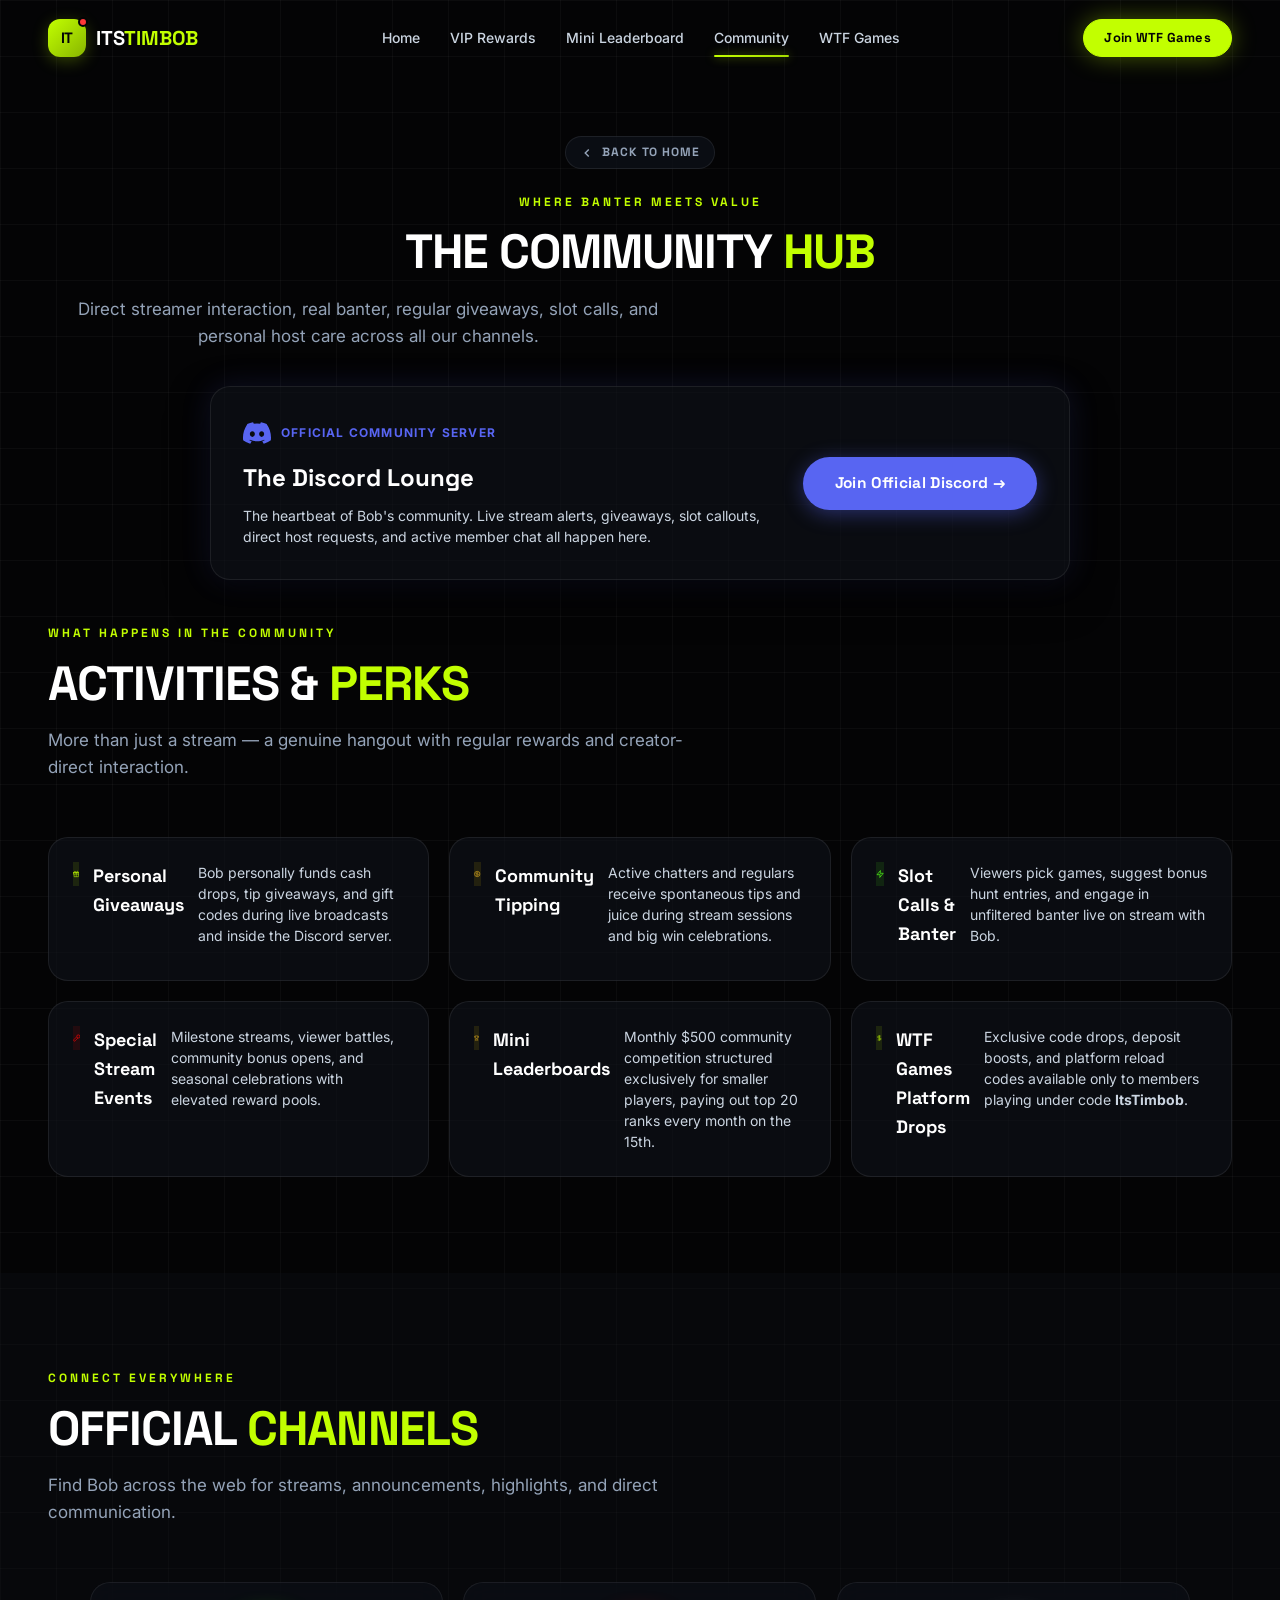
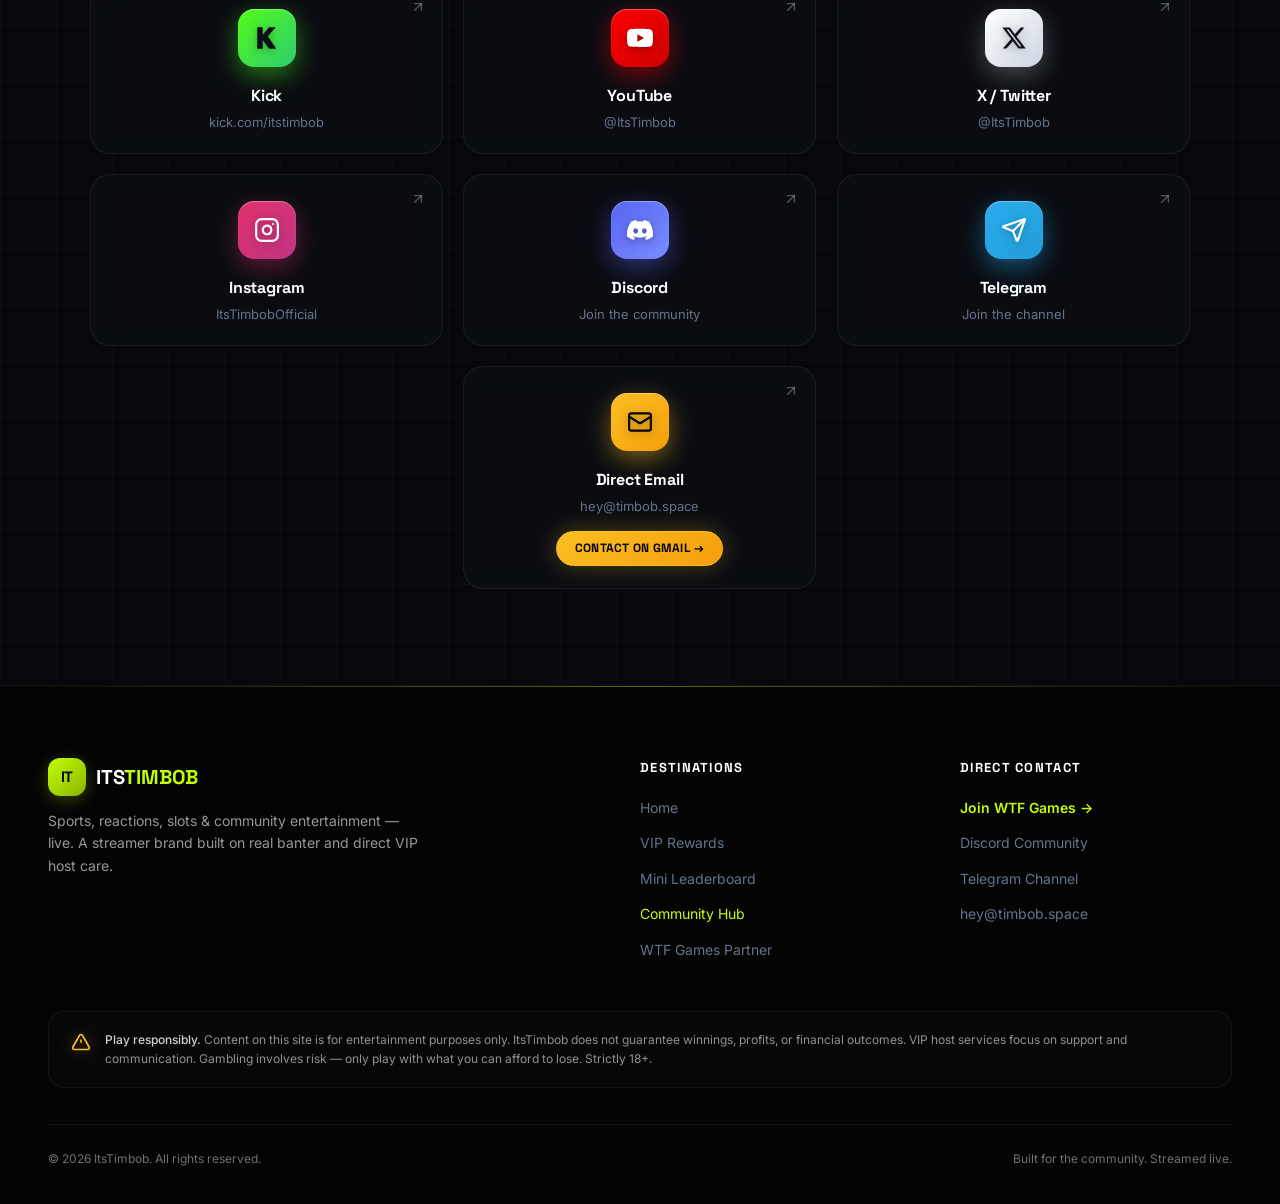
==== community/index.html @ 25a07bc2 "Complete ItsTimbob website upgrade and premium leaderboard experience" ====
<!DOCTYPE html>
<html lang="en">
<head>
  <meta charset="UTF-8">
  <meta name="viewport" content="width=device-width, initial-scale=1.0">
  <meta name="theme-color" content="#040405">
  <title>Community &amp; Giveaways — ItsTimbob</title>
  <meta name="description" content="Join the ItsTimbob community on Discord, Kick, YouTube, and Telegram. Direct streamer interaction, regular giveaways, slot calls, and personal tipping.">
  
  <!-- Favicon -->
  <link rel="icon" type="image/svg+xml" href="../assets/favicon.svg">
  <link rel="shortcut icon" href="../favicon.ico">

  <!-- Google Fonts: Inter & Space Grotesk -->
  <link rel="preconnect" href="https://fonts.googleapis.com">
  <link rel="preconnect" href="https://fonts.gstatic.com" crossorigin>
  <link href="https://fonts.googleapis.com/css2?family=Inter:wght@400;500;600;700&family=Space+Grotesk:wght@500;600;700;800&display=swap" rel="stylesheet">

  <link rel="stylesheet" href="../css/styles.css">
</head>
<body class="grid-bg">

  <!-- ==========================================================================
       HEADER NAVIGATION
       ========================================================================== -->
  <header class="header">
    <div class="container header-inner">
      <a href="/" class="logo" aria-label="ItsTimbob home">
        <span class="logo-badge">
          IT
          <span class="logo-live-dot animate-live-dot"></span>
        </span>
        <span class="logo-text">ITS<span class="volt">TIMBOB</span></span>
      </a>

      <!-- Desktop Navigation Menu -->
      <nav aria-label="Main Navigation">
        <ul class="nav-menu">
          <li><a href="/" class="nav-link">Home<span class="nav-underline"></span></a></li>
          <li><a href="/vip" class="nav-link">VIP Rewards<span class="nav-underline"></span></a></li>
          <li><a href="/leaderboard" class="nav-link">Mini Leaderboard<span class="nav-underline"></span></a></li>
          <li><a href="/community" class="nav-link active">Community<span class="nav-underline"></span></a></li>
          <li><a href="/wtf" class="nav-link">WTF Games<span class="nav-underline"></span></a></li>
        </ul>
      </nav>

      <!-- Nav Actions -->
      <div class="nav-actions">
        <a href="/wtf" data-config-link="wtf" class="btn btn-volt btn-sm">
          Join WTF Games
        </a>
        <button class="mobile-toggle" id="mobileToggle" aria-label="Toggle navigation menu" aria-expanded="false">
          <span></span>
          <span></span>
          <span></span>
        </button>
      </div>
    </div>
  </header>

  <!-- MOBILE NAVIGATION DRAWER -->
  <div class="mobile-drawer-backdrop" id="mobileBackdrop"></div>
  <aside class="mobile-drawer" id="mobileDrawer" aria-label="Mobile Navigation">
    <ul class="mobile-nav-list">
      <li><a href="/" class="mobile-nav-link"><span>Home</span> <span>&rarr;</span></a></li>
      <li><a href="/vip" class="mobile-nav-link"><span>VIP Rewards</span> <span>&rarr;</span></a></li>
      <li><a href="/leaderboard" class="mobile-nav-link"><span>Mini Leaderboard</span> <span>&rarr;</span></a></li>
      <li><a href="/community" class="mobile-nav-link active"><span>Community</span> <span>&rarr;</span></a></li>
      <li><a href="/wtf" class="mobile-nav-link"><span>WTF Games</span> <span>&rarr;</span></a></li>
    </ul>

    <div class="mobile-drawer-footer">
      <a href="/wtf" data-config-link="wtf" class="btn btn-volt btn-lg" style="width: 100%; margin-bottom: 16px;">
        Join WTF Games
      </a>
      <div style="display: flex; justify-content: center; gap: 16px;">
        <a href="https://kick.com/itstimbob" data-config-link="kick" style="color: #53fc18;" aria-label="Kick"><svg width="22" height="22" viewBox="0 0 24 24" fill="currentColor"><path d="M3 2h5v7.2L13.8 2H20l-7.2 8.4L20.5 22H14l-6-8.2V22H3V2z"/></svg></a>
        <a href="https://youtube.com/@itstimbob" data-config-link="youtube" style="color: #ff0000;" aria-label="YouTube"><svg width="22" height="22" viewBox="0 0 24 24" fill="currentColor"><path d="M23.498 6.186a3.016 3.016 0 0 0-2.122-2.136C19.505 3.545 12 3.545 12 3.545s-7.505 0-9.377.505A3.017 3.017 0 0 0 .502 6.186C0 8.07 0 12 0 12s0 3.93.502 5.814a3.016 3.016 0 0 0 2.122 2.136c1.871.505 9.376.505 9.376.505s7.505 0 9.377-.505a3.015 3.015 0 0 0 2.122-2.136C24 15.93 24 12 24 12s0-3.93-.502-5.814zM9.545 15.568V8.432L15.818 12l-6.273 3.568z"/></svg></a>
        <a href="https://discord.gg/hKkG9NxuEg" data-config-link="discord" style="color: #5865f2;" aria-label="Discord"><svg width="22" height="22" viewBox="0 0 24 24" fill="currentColor"><path d="M20.317 4.37a19.791 19.791 0 0 0-4.885-1.515.074.074 0 0 0-.079.037c-.21.375-.444.864-.608 1.25a18.27 18.27 0 0 0-5.487 0 12.64 12.64 0 0 0-.617-1.25.077.077 0 0 0-.079-.037A19.736 19.736 0 0 0 3.677 4.37a.07.07 0 0 0-.032.027C.533 9.046-.32 13.58.099 18.057a.082.082 0 0 0 .031.057 19.9 19.9 0 0 0 5.993 3.03.078.078 0 0 0 .084-.028c.462-.63.874-1.295 1.226-1.994.021-.041.001-.09-.041-.106a13.107 13.107 0 0 1-1.872-.892.077.077 0 0 1-.008-.128 10.2 10.2 0 0 0 .372-.292.074.074 0 0 1 .077-.01c3.929 1.793 8.18 1.793 12.061 0a.074.074 0 0 1 .078.01c.12.098.246.198.373.292a.077.077 0 0 1-.006.127 12.299 12.299 0 0 1-1.873.894.077.077 0 0 0-.041.107c.36.698.772 1.362 1.225 1.993a.076.076 0 0 0 .084.028 19.839 19.839 0 0 0 6.002-3.03.077.077 0 0 0 .032-.054c.5-5.177-.838-9.674-3.549-13.66a.061.061 0 0 0-.031-.028zM8.02 15.33c-1.183 0-2.157-1.085-2.157-2.419 0-1.333.956-2.419 2.157-2.419 1.21 0 2.176 1.096 2.157 2.42 0 1.333-.956 2.418-2.157 2.418zm7.975 0c-1.183 0-2.157-1.085-2.157-2.419 0-1.333.955-2.419 2.157-2.419 1.21 0 2.176 1.096 2.157 2.42 0 1.333-.946 2.418-2.157 2.418z"/></svg></a>
        <a href="https://t.me/+GjSgJUK0AUYxNmZh" data-config-link="telegram" style="color: #229ed9;" aria-label="Telegram"><svg width="22" height="22" viewBox="0 0 24 24" fill="currentColor"><path d="M12 0C5.373 0 0 5.373 0 12s5.373 12 12 12 12-5.373 12-12S18.627 0 12 0zm5.894 8.221l-1.97 9.28c-.145.658-.537.818-1.084.508l-3-2.21-1.446 1.394c-.16.16-.295.295-.605.295l.213-3.053 5.56-5.023c.242-.213-.054-.333-.373-.121l-6.871 4.326-2.962-.924c-.643-.204-.657-.643.136-.953l11.57-4.458c.537-.194 1.006.128.832.943z"/></svg></a>
      </div>
    </div>
  </aside>

  <!-- ==========================================================================
       HERO: DEDICATED COMMUNITY DESTINATION
       ========================================================================== -->
  <main>
    <section class="section destination-hero">
      <div class="container">
        <a href="/" class="back-home-pill">
          <svg width="14" height="14" viewBox="0 0 24 24" fill="none" stroke="currentColor" stroke-width="2.5"><path d="m15 18-6-6 6-6"/></svg>
          Back to Home
        </a>
        <span class="section-eyebrow">WHERE BANTER MEETS VALUE</span>
        <h1 class="section-title">THE COMMUNITY <span>HUB</span></h1>
        <p class="section-subtitle">
          Direct streamer interaction, real banter, regular giveaways, slot calls, and personal host care across all our channels.
        </p>

        <!-- Discord Spotlight Card -->
        <div class="card p-8 discord-spotlight-card" style="max-width: 860px; margin: 36px auto 0 auto; text-align: left; display: flex; flex-wrap: wrap; align-items: center; justify-content: space-between; gap: 24px;">
          <div style="flex: 1; min-width: 280px;">
            <div style="display: flex; align-items: center; gap: 10px; margin-bottom: 12px;">
              <span style="color: #5865F2;">
                <svg width="28" height="28" viewBox="0 0 24 24" fill="currentColor"><path d="M20.317 4.37a19.791 19.791 0 0 0-4.885-1.515.074.074 0 0 0-.079.037c-.21.375-.444.864-.608 1.25a18.27 18.27 0 0 0-5.487 0 12.64 12.64 0 0 0-.617-1.25.077.077 0 0 0-.079-.037A19.736 19.736 0 0 0 3.677 4.37a.07.07 0 0 0-.032.027C.533 9.046-.32 13.58.099 18.057a.082.082 0 0 0 .031.057 19.9 19.9 0 0 0 5.993 3.03.078.078 0 0 0 .084-.028c.462-.63.874-1.295 1.226-1.994.021-.041.001-.09-.041-.106a13.107 13.107 0 0 1-1.872-.892.077.077 0 0 1-.008-.128 10.2 10.2 0 0 0 .372-.292.074.074 0 0 1 .077-.01c3.929 1.793 8.18 1.793 12.061 0a.074.074 0 0 1 .078.01c.12.098.246.198.373.292a.077.077 0 0 1-.006.127 12.299 12.299 0 0 1-1.873.894.077.077 0 0 0-.041.107c.36.698.772 1.362 1.225 1.993a.076.076 0 0 0 .084.028 19.839 19.839 0 0 0 6.002-3.03.077.077 0 0 0 .032-.054c.5-5.177-.838-9.674-3.549-13.66a.061.061 0 0 0-.031-.028zM8.02 15.33c-1.183 0-2.157-1.085-2.157-2.419 0-1.333.956-2.419 2.157-2.419 1.21 0 2.176 1.096 2.157 2.42 0 1.333-.956 2.418-2.157 2.418zm7.975 0c-1.183 0-2.157-1.085-2.157-2.419 0-1.333.955-2.419 2.157-2.419 1.21 0 2.176 1.096 2.157 2.42 0 1.333-.946 2.418-2.157 2.418z"/></svg>
              </span>
              <span style="font-size: 12px; font-weight: 700; text-transform: uppercase; letter-spacing: 0.1em; color: #5865F2;">Official Community Server</span>
            </div>
            <h2 style="font-family: var(--font-display); font-size: 24px; font-weight: 800; color: #fff; margin-bottom: 8px;">The Discord Lounge</h2>
            <p style="font-size: 14px; color: var(--text-secondary); line-height: 1.5;">
              The heartbeat of Bob's community. Live stream alerts, giveaways, slot callouts, direct host requests, and active member chat all happen here.
            </p>
          </div>
          <div>
            <a href="https://discord.gg/hKkG9NxuEg" data-config-link="discord" target="_blank" rel="noopener" class="btn btn-lg" style="background: #5865F2; color: #fff; border: none; box-shadow: 0 4px 20px rgba(88, 101, 242, 0.4);">
              Join Official Discord &rarr;
            </a>
          </div>
        </div>
      </div>
    </section>

    <!-- ==========================================================================
         6 COMMUNITY ACTIVITIES & PERKS
         ========================================================================== -->
    <section class="section pt-0" style="padding-top: 0;">
      <div class="container">
        <div class="section-header">
          <span class="section-eyebrow">WHAT HAPPENS IN THE COMMUNITY</span>
          <h2 class="section-title">ACTIVITIES &amp; <span>PERKS</span></h2>
          <p class="section-subtitle">
            More than just a stream &mdash; a genuine hangout with regular rewards and creator-direct interaction.
          </p>
        </div>

        <div class="grid-3">
          <!-- Perk 1 -->
          <div class="card p-6 perk-card">
            <div class="service-icon" style="background: rgba(194, 255, 0, 0.1); color: var(--brand-400); margin-bottom: 16px;">
              <svg width="24" height="24" viewBox="0 0 24 24" fill="none" stroke="currentColor" stroke-width="2"><polyline points="20 12 20 22 4 22 4 12"/><rect x="2" y="7" width="20" height="5"/><line x1="12" y1="22" x2="12" y2="7"/><path d="M12 7H7.5a2.5 2.5 0 0 1 0-5C11 2 12 7 12 7z"/><path d="M12 7h4.5a2.5 2.5 0 0 0 0-5C13 2 12 7 12 7z"/></svg>
            </div>
            <h3 style="font-family: var(--font-display); font-size: 18px; font-weight: 700; color: #fff; margin-bottom: 8px;">Personal Giveaways</h3>
            <p style="font-size: 14px; color: var(--text-secondary); line-height: 1.5;">
              Bob personally funds cash drops, tip giveaways, and gift codes during live broadcasts and inside the Discord server.
            </p>
          </div>

          <!-- Perk 2 -->
          <div class="card p-6 perk-card">
            <div class="service-icon" style="background: rgba(255, 215, 0, 0.1); color: var(--gold-400); margin-bottom: 16px;">
              <svg width="24" height="24" viewBox="0 0 24 24" fill="none" stroke="currentColor" stroke-width="2"><circle cx="12" cy="12" r="10"/><path d="M16 8h-6a2 2 0 1 0 0 4h4a2 2 0 1 1 0 4H8"/><line x1="12" y1="18" x2="12" y2="20"/><line x1="12" y1="4" x2="12" y2="6"/></svg>
            </div>
            <h3 style="font-family: var(--font-display); font-size: 18px; font-weight: 700; color: #fff; margin-bottom: 8px;">Community Tipping</h3>
            <p style="font-size: 14px; color: var(--text-secondary); line-height: 1.5;">
              Active chatters and regulars receive spontaneous tips and juice during stream sessions and big win celebrations.
            </p>
          </div>

          <!-- Perk 3 -->
          <div class="card p-6 perk-card">
            <div class="service-icon" style="background: rgba(83, 252, 24, 0.1); color: #53fc18; margin-bottom: 16px;">
              <svg width="24" height="24" viewBox="0 0 24 24" fill="none" stroke="currentColor" stroke-width="2"><polygon points="13 2 3 14 12 14 11 22 21 10 12 10 13 2"/></svg>
            </div>
            <h3 style="font-family: var(--font-display); font-size: 18px; font-weight: 700; color: #fff; margin-bottom: 8px;">Slot Calls &amp; Banter</h3>
            <p style="font-size: 14px; color: var(--text-secondary); line-height: 1.5;">
              Viewers pick games, suggest bonus hunt entries, and engage in unfiltered banter live on stream with Bob.
            </p>
          </div>

          <!-- Perk 4 -->
          <div class="card p-6 perk-card">
            <div class="service-icon" style="background: rgba(255, 0, 0, 0.1); color: #ff0000; margin-bottom: 16px;">
              <svg width="24" height="24" viewBox="0 0 24 24" fill="none" stroke="currentColor" stroke-width="2"><path d="m12 8-9.04 9.06a2.82 2.82 0 1 0 3.98 3.98L16 12"/><circle cx="17" cy="7" r="5"/></svg>
            </div>
            <h3 style="font-family: var(--font-display); font-size: 18px; font-weight: 700; color: #fff; margin-bottom: 8px;">Special Stream Events</h3>
            <p style="font-size: 14px; color: var(--text-secondary); line-height: 1.5;">
              Milestone streams, viewer battles, community bonus opens, and seasonal celebrations with elevated reward pools.
            </p>
          </div>

          <!-- Perk 5 -->
          <div class="card p-6 perk-card">
            <div class="service-icon" style="background: rgba(255, 215, 0, 0.1); color: var(--gold-400); margin-bottom: 16px;">
              <svg width="24" height="24" viewBox="0 0 24 24" fill="none" stroke="currentColor" stroke-width="2"><path d="M6 9H4.5a2.5 2.5 0 0 1 0-5H6"/><path d="M18 9h1.5a2.5 2.5 0 0 0 0-5H18"/><path d="M4 22h16"/><path d="M10 14.66V17c0 .55-.47.98-.97 1.21C7.85 18.75 7 20.24 7 22"/><path d="M14 14.66V17c0 .55.47.98.97 1.21C16.15 18.75 17 20.24 17 22"/><path d="M18 2H6v7a6 6 0 0 0 12 0V2Z"/></svg>
            </div>
            <h3 style="font-family: var(--font-display); font-size: 18px; font-weight: 700; color: #fff; margin-bottom: 8px;">Mini Leaderboards</h3>
            <p style="font-size: 14px; color: var(--text-secondary); line-height: 1.5;">
              Monthly $500 community competition structured exclusively for smaller players, paying out top 20 ranks every month on the 15th.
            </p>
          </div>

          <!-- Perk 6 -->
          <div class="card p-6 perk-card">
            <div class="service-icon" style="background: rgba(194, 255, 0, 0.1); color: var(--brand-400); margin-bottom: 16px;">
              <svg width="24" height="24" viewBox="0 0 24 24" fill="none" stroke="currentColor" stroke-width="2"><path d="M12 2v20M17 5H9.5a3.5 3.5 0 0 0 0 7h5a3.5 3.5 0 0 1 0 7H6"/></svg>
            </div>
            <h3 style="font-family: var(--font-display); font-size: 18px; font-weight: 700; color: #fff; margin-bottom: 8px;">WTF Games Platform Drops</h3>
            <p style="font-size: 14px; color: var(--text-secondary); line-height: 1.5;">
              Exclusive code drops, deposit boosts, and platform reload codes available only to members playing under code <strong>ItsTimbob</strong>.
            </p>
          </div>
        </div>
      </div>
    </section>

    <!-- ==========================================================================
         OFFICIAL SOCIAL CHANNELS (BALANCED 7-CARD GRID)
         ========================================================================== -->
    <section class="section" style="border-top: 1px solid var(--border-subtle); background: rgba(14, 15, 20, 0.4);">
      <div class="container">
        <div class="section-header">
          <span class="section-eyebrow">CONNECT EVERYWHERE</span>
          <h2 class="section-title">OFFICIAL <span>CHANNELS</span></h2>
          <p class="section-subtitle">
            Find Bob across the web for streams, announcements, highlights, and direct communication.
          </p>
        </div>

        <div class="socials-grid-6">
          <!-- Kick -->
          <a href="https://kick.com/itstimbob" target="_blank" rel="noopener noreferrer" data-config-link="kick" class="social-card social-card--kick reveal delay-1">
            <div class="social-card-ambient" aria-hidden="true"></div>
            <span class="social-card-arrow" aria-hidden="true">
              <svg width="16" height="16" viewBox="0 0 24 24" fill="none" stroke="currentColor" stroke-width="2" stroke-linecap="round" stroke-linejoin="round"><path d="M7 7h10v10"></path><path d="M7 17 17 7"></path></svg>
            </span>
            <div class="social-card-icon">
              <svg width="24" height="24" viewBox="0 0 24 24" fill="currentColor"><path d="M3 2h5v7.2L13.8 2H20l-7.2 8.4L20.5 22H14l-6-8.2V22H3V2z"/></svg>
            </div>
            <div class="social-card-info">
              <h5 class="social-card-title">Kick</h5>
              <p class="social-card-handle">kick.com/itstimbob</p>
            </div>
          </a>

          <!-- YouTube -->
          <a href="https://youtube.com/@itstimbob" target="_blank" rel="noopener noreferrer" data-config-link="youtube" class="social-card social-card--youtube reveal delay-2">
            <div class="social-card-ambient" aria-hidden="true"></div>
            <span class="social-card-arrow" aria-hidden="true">
              <svg width="16" height="16" viewBox="0 0 24 24" fill="none" stroke="currentColor" stroke-width="2" stroke-linecap="round" stroke-linejoin="round"><path d="M7 7h10v10"></path><path d="M7 17 17 7"></path></svg>
            </span>
            <div class="social-card-icon">
              <svg width="26" height="26" viewBox="0 0 24 24" fill="currentColor"><path d="M23.498 6.186a3.016 3.016 0 0 0-2.122-2.136C19.505 3.545 12 3.545 12 3.545s-7.505 0-9.377.505A3.017 3.017 0 0 0 .502 6.186C0 8.07 0 12 0 12s0 3.93.502 5.814a3.016 3.016 0 0 0 2.122 2.136c1.871.505 9.376.505 9.376.505s7.505 0 9.377-.505a3.015 3.015 0 0 0 2.122-2.136C24 15.93 24 12 24 12s0-3.93-.502-5.814zM9.545 15.568V8.432L15.818 12l-6.273 3.568z"/></svg>
            </div>
            <div class="social-card-info">
              <h5 class="social-card-title">YouTube</h5>
              <p class="social-card-handle">@ItsTimbob</p>
            </div>
          </a>

          <!-- X (Twitter) -->
          <a href="https://x.com/ItsTimbob" target="_blank" rel="noopener noreferrer" data-config-link="x" class="social-card social-card--x reveal delay-2">
            <div class="social-card-ambient" aria-hidden="true"></div>
            <span class="social-card-arrow" aria-hidden="true">
              <svg width="16" height="16" viewBox="0 0 24 24" fill="none" stroke="currentColor" stroke-width="2" stroke-linecap="round" stroke-linejoin="round"><path d="M7 7h10v10"></path><path d="M7 17 17 7"></path></svg>
            </span>
            <div class="social-card-icon">
              <svg width="22" height="22" viewBox="0 0 24 24" fill="currentColor"><path d="M18.244 2.25h3.308l-7.227 8.26 8.502 11.24H16.17l-5.214-6.817L4.99 21.75H1.68l7.73-8.835L1.254 2.25H8.08l4.713 6.231zm-1.161 17.52h1.833L7.084 4.126H5.117z"/></svg>
            </div>
            <div class="social-card-info">
              <h5 class="social-card-title">X / Twitter</h5>
              <p class="social-card-handle">@ItsTimbob</p>
            </div>
          </a>

          <!-- Instagram -->
          <a href="https://www.instagram.com/itstimbobofficial" target="_blank" rel="noopener noreferrer" data-config-link="instagram" class="social-card social-card--instagram reveal delay-3">
            <div class="social-card-ambient" aria-hidden="true"></div>
            <span class="social-card-arrow" aria-hidden="true">
              <svg width="16" height="16" viewBox="0 0 24 24" fill="none" stroke="currentColor" stroke-width="2" stroke-linecap="round" stroke-linejoin="round"><path d="M7 7h10v10"></path><path d="M7 17 17 7"></path></svg>
            </span>
            <div class="social-card-icon">
              <svg width="24" height="24" viewBox="0 0 24 24" fill="none" stroke="currentColor" stroke-width="2" stroke-linecap="round" stroke-linejoin="round"><rect width="20" height="20" x="2" y="2" rx="5" ry="5"></rect><path d="M16 11.37A4 4 0 1 1 12.63 8 4 4 0 0 1 16 11.37z"></path><line x1="17.5" x2="17.51" y1="6.5" y2="6.5"></line></svg>
            </div>
            <div class="social-card-info">
              <h5 class="social-card-title">Instagram</h5>
              <p class="social-card-handle">ItsTimbobOfficial</p>
            </div>
          </a>

          <!-- Discord -->
          <a href="https://discord.gg/hKkG9NxuEg" target="_blank" rel="noopener noreferrer" data-config-link="discord" class="social-card social-card--discord reveal delay-1">
            <div class="social-card-ambient" aria-hidden="true"></div>
            <span class="social-card-arrow" aria-hidden="true">
              <svg width="16" height="16" viewBox="0 0 24 24" fill="none" stroke="currentColor" stroke-width="2" stroke-linecap="round" stroke-linejoin="round"><path d="M7 7h10v10"></path><path d="M7 17 17 7"></path></svg>
            </span>
            <div class="social-card-icon">
              <svg width="26" height="26" viewBox="0 0 24 24" fill="currentColor"><path d="M20.317 4.37a19.791 19.791 0 0 0-4.885-1.515.074.074 0 0 0-.079.037c-.21.375-.444.864-.608 1.25a18.27 18.27 0 0 0-5.487 0 12.64 12.64 0 0 0-.617-1.25.077.077 0 0 0-.079-.037A19.736 19.736 0 0 0 3.677 4.37a.07.07 0 0 0-.032.027C.533 9.046-.32 13.58.099 18.057a.082.082 0 0 0 .031.057 19.9 19.9 0 0 0 5.993 3.03.078.078 0 0 0 .084-.028c.462-.63.874-1.295 1.226-1.994.021-.041.001-.09-.041-.106a13.107 13.107 0 0 1-1.872-.892.077.077 0 0 1-.008-.128 10.2 10.2 0 0 0 .372-.292.074.074 0 0 1 .077-.01c3.929 1.793 8.18 1.793 12.061 0a.074.074 0 0 1 .078.01c.12.098.246.198.373.292a.077.077 0 0 1-.006.127 12.299 12.299 0 0 1-1.873.894.077.077 0 0 0-.041.107c.36.698.772 1.362 1.225 1.993a.076.076 0 0 0 .084.028 19.839 19.839 0 0 0 6.002-3.03.077.077 0 0 0 .032-.054c.5-5.177-.838-9.674-3.549-13.66a.061.061 0 0 0-.031-.028zM8.02 15.33c-1.183 0-2.157-1.085-2.157-2.419 0-1.333.956-2.419 2.157-2.419 1.21 0 2.176 1.096 2.157 2.42 0 1.333-.956 2.418-2.157 2.418zm7.975 0c-1.183 0-2.157-1.085-2.157-2.419 0-1.333.955-2.419 2.157-2.419 1.21 0 2.176 1.096 2.157 2.42 0 1.333-.946 2.418-2.157 2.418z"/></svg>
            </div>
            <div class="social-card-info">
              <h5 class="social-card-title">Discord</h5>
              <p class="social-card-handle">Join the community</p>
            </div>
          </a>

          <!-- Telegram -->
          <a href="https://t.me/+GjSgJUK0AUYxNmZh" target="_blank" rel="noopener noreferrer" data-config-link="telegram" class="social-card social-card--telegram reveal delay-3">
            <div class="social-card-ambient" aria-hidden="true"></div>
            <span class="social-card-arrow" aria-hidden="true">
              <svg width="16" height="16" viewBox="0 0 24 24" fill="none" stroke="currentColor" stroke-width="2" stroke-linecap="round" stroke-linejoin="round"><path d="M7 7h10v10"></path><path d="M7 17 17 7"></path></svg>
            </span>
            <div class="social-card-icon">
              <svg width="24" height="24" viewBox="0 0 24 24" fill="none" stroke="currentColor" stroke-width="2" stroke-linecap="round" stroke-linejoin="round"><path d="M14.536 21.686a.5.5 0 0 0 .937-.024l6.5-19a.496.496 0 0 0-.635-.635l-19 6.5a.5.5 0 0 0-.024.937l7.93 3.18a2 2 0 0 1 1.112 1.11z"></path><path d="m21.854 2.147-10.94 10.939"></path></svg>
            </div>
            <div class="social-card-info">
              <h5 class="social-card-title">Telegram</h5>
              <p class="social-card-handle">Join the channel</p>
            </div>
          </a>

          <!-- Email & Gmail CTA -->
          <div class="social-card social-card--email reveal delay-2">
            <div class="social-card-ambient" aria-hidden="true"></div>
            <span class="social-card-arrow" aria-hidden="true">
              <svg width="16" height="16" viewBox="0 0 24 24" fill="none" stroke="currentColor" stroke-width="2" stroke-linecap="round" stroke-linejoin="round"><path d="M7 7h10v10"></path><path d="M7 17 17 7"></path></svg>
            </span>
            <div class="social-card-icon">
              <svg width="24" height="24" viewBox="0 0 24 24" fill="none" stroke="currentColor" stroke-width="2" stroke-linecap="round" stroke-linejoin="round"><rect width="20" height="16" x="2" y="4" rx="2"></rect><path d="m22 7-8.97 5.7a1.94 1.94 0 0 1-2.06 0L2 7"></path></svg>
            </div>
            <div class="social-card-info">
              <h5 class="social-card-title">Direct Email</h5>
              <p class="social-card-handle" style="margin-bottom: 12px;"><a href="mailto:hey@timbob.space" style="color: inherit; text-decoration: none;">hey@timbob.space</a></p>
              <a href="https://mail.google.com/mail/?view=cm&fs=1&to=hey@timbob.space" target="_blank" rel="noopener noreferrer" class="btn btn-gold btn-sm" style="display: inline-flex; align-items: center; gap: 6px; padding: 7px 18px; font-size: 12px; text-decoration: none;">
                CONTACT ON GMAIL &rarr;
              </a>
            </div>
          </div>
        </div>
      </div>
    </section>
  </main>

  <!-- ==========================================================================
       FOOTER
       ========================================================================== -->
  <footer class="footer">
    <div class="footer-top-line"></div>
    <div class="container">
      <div class="footer-grid">
        <div class="footer-brand">
          <a href="/" class="logo" aria-label="ItsTimbob home">
            <span class="logo-badge">IT</span>
            <span class="logo-text">ITS<span class="volt">TIMBOB</span></span>
          </a>
          <p>
            Sports, reactions, slots &amp; community entertainment &mdash; live. A streamer brand built on real banter and direct VIP host care.
          </p>
        </div>

        <div>
          <h5 class="footer-title">Destinations</h5>
          <ul class="footer-list">
            <li><a href="/" class="footer-link">Home</a></li>
            <li><a href="/vip" class="footer-link">VIP Rewards</a></li>
            <li><a href="/leaderboard" class="footer-link">Mini Leaderboard</a></li>
            <li><a href="/community" class="footer-link" style="color: var(--brand-400);">Community Hub</a></li>
            <li><a href="/wtf" class="footer-link">WTF Games Partner</a></li>
          </ul>
        </div>

        <div>
          <h5 class="footer-title">Direct Contact</h5>
          <ul class="footer-list">
            <li><a href="/wtf" data-config-link="wtf" class="footer-link" style="color: var(--brand-400); font-weight: 600;">Join WTF Games &rarr;</a></li>
            <li><a href="https://discord.gg/hKkG9NxuEg" data-config-link="discord" class="footer-link">Discord Community</a></li>
            <li><a href="https://t.me/+GjSgJUK0AUYxNmZh" data-config-link="telegram" class="footer-link">Telegram Channel</a></li>
            <li><a href="mailto:hey@timbob.space" data-config-link="email" class="footer-link">hey@timbob.space</a></li>
          </ul>
        </div>
      </div>

      <div class="footer-legal-box">
        <svg class="footer-legal-icon" width="20" height="20" viewBox="0 0 24 24" fill="none" stroke="currentColor" stroke-width="2"><path d="m21.73 18-8-14a2 2 0 0 0-3.48 0l-8 14A2 2 0 0 0 4 21h16a2 2 0 0 0 1.73-3Z"/><line x1="12" y1="9" x2="12" y2="13"/><line x1="12" y1="17" x2="12.01" y2="17"/></svg>
        <p class="footer-legal-text">
          <span class="footer-legal-title">Play responsibly.</span> Content on this site is for entertainment purposes only. ItsTimbob does not guarantee winnings, profits, or financial outcomes. VIP host services focus on support and communication. Gambling involves risk &mdash; only play with what you can afford to lose. Strictly 18+.
        </p>
      </div>

      <div class="footer-bottom">
        <div>&copy; <span id="currentYear">2026</span> ItsTimbob. All rights reserved.</div>
        <div>Built for the community. Streamed live.</div>
      </div>
    </div>
  </footer>

  <script src="../js/config.js"></script>
  <script src="../js/main.js"></script>
  <script>
    document.getElementById('currentYear').textContent = new Date().getFullYear();
  </script>
</body>
</html>
---- css/styles.css ----
/* ==========================================================================
   ItsTimbob — Official Website Stylesheet
   Polished Reference Edition:
   - Volt Neon Accent (#c2ff00)
   - Bungee Graffiti Display Font
   - 56px Grid Background with Radial Mask
   - Hazard Stripes Accent
   - Animated Navigation Underline (Smooth Origin-Left Scale)
   - Animated Top Status / Content Rotation
   - Luxurious Scroll-Reveal Animations (.reveal / .reveal-visible)
   - Restrained Luxury Micro-Interactions
   ========================================================================== */

:root {
  /* Color Palette - Exactly from Reference */
  --bg-ink-950: #040405;
  --bg-ink-900: #080a0f;
  --bg-ink-850: #0d1017;
  --bg-card: rgba(14, 18, 26, 0.65);
  --bg-card-hover: rgba(20, 26, 38, 0.85);

  /* Volt & Neon Brand Colors */
  --brand-300: #c9ff30; /* Refined neon yellow/gold rgb(201 255 48) from reference */
  --brand-400: #c2ff00;
  --brand-500: #a6dc00;
  --brand-600: #88b500;
  --brand-dim: rgba(194, 255, 0, 0.1);
  --brand-border: rgba(194, 255, 0, 0.25);
  --brand-glow: 0 0 24px rgba(194, 255, 0, 0.45), 0 0 60px rgba(194, 255, 0, 0.2);

  /* Gold VIP Host Colors */
  --gold-300: #fde047;
  --gold-400: #fbbf24;
  --gold-500: #f59e0b;
  --gold-dim: rgba(251, 191, 36, 0.1);
  --gold-border: rgba(251, 191, 36, 0.25);

  /* Danger / Live */
  --danger-500: #ff3838;
  --danger-dim: rgba(255, 56, 56, 0.15);

  /* Social Brands */
  --kick-green: #53fc18;
  --youtube-red: #ff0000;
  --discord-blue: #5865f2;
  --telegram-blue: #229ed9;

  /* Text Colors */
  --text-white: #ffffff;
  --text-ink-100: #f1f5f9;
  --text-ink-200: #cbd5e1;
  --text-ink-300: #94a3b8;
  --text-ink-400: #64748b;
  --text-ink-500: #475569;

  /* Typography */
  --font-graffiti: 'Bungee', cursive, sans-serif;
  --font-display: 'Space Grotesk', -apple-system, sans-serif;
  --font-body: 'Inter', -apple-system, sans-serif;

  /* Layout */
  --header-height: 76px;
  --container-max: 1280px;
}

/* Reset */
*, *::before, *::after {
  box-sizing: border-box;
  margin: 0;
  padding: 0;
}

html {
  scroll-behavior: smooth;
  scroll-padding-top: calc(var(--header-height) + 16px);
  -webkit-font-smoothing: antialiased;
}

body {
  background-color: var(--bg-ink-950);
  color: var(--text-ink-200);
  font-family: var(--font-body);
  font-size: 16px;
  line-height: 1.6;
  overflow-x: hidden;
  position: relative;
  min-height: 100vh;
}

a {
  color: inherit;
  text-decoration: none;
  transition: all 0.2s ease;
}

button {
  font-family: inherit;
  border: none;
  background: none;
  cursor: pointer;
  outline: none;
}

img, svg {
  display: block;
  max-width: 100%;
}

/* ==========================================================================
   SCROLL REVEAL ANIMATIONS
   ========================================================================== */
.reveal {
  opacity: 0;
  transform: translateY(26px);
  transition: opacity 0.65s cubic-bezier(0.22, 1, 0.36, 1), transform 0.65s cubic-bezier(0.22, 1, 0.36, 1);
  will-change: opacity, transform;
}

.reveal.reveal-visible {
  opacity: 1;
  transform: translateY(0);
}

.delay-1 { transition-delay: 0.08s; }
.delay-2 { transition-delay: 0.16s; }
.delay-3 { transition-delay: 0.24s; }
.delay-4 { transition-delay: 0.32s; }
.delay-5 { transition-delay: 0.40s; }

@media (prefers-reduced-motion: reduce) {
  .reveal {
    opacity: 1 !important;
    transform: none !important;
    transition: none !important;
  }
  html {
    scroll-behavior: auto;
  }
}

/* Reference Grid Background with Radial Mask */
.grid-bg {
  background-image: 
    linear-gradient(rgba(255, 255, 255, 0.03) 1px, transparent 1px),
    linear-gradient(90deg, rgba(255, 255, 255, 0.03) 1px, transparent 1px);
  background-size: 56px 56px;
}

.radial-fade {
  -webkit-mask-image: radial-gradient(ellipse 80% 60% at 50% 40%, black 40%, transparent 75%);
  mask-image: radial-gradient(ellipse 80% 60% at 50% 40%, black 40%, transparent 75%);
}

/* Reference Hazard Stripes */
.hazard-stripes {
  background-image: repeating-linear-gradient(
    45deg,
    transparent,
    transparent 6px,
    rgba(194, 255, 0, 0.08) 6px,
    rgba(194, 255, 0, 0.08) 7px
  );
}

/* Glow Utilities */
.glow-brand-text {
  text-shadow: 0 0 24px rgba(194, 255, 0, 0.45), 0 0 60px rgba(194, 255, 0, 0.2);
}

.glow-brand-sm {
  box-shadow: 0 0 20px -6px rgba(194, 255, 0, 0.5);
}

/* Animations */
@keyframes flicker {
  0%, 19.999%, 22%, 62.999%, 64%, 64.999%, 70%, 100% {
    opacity: 1;
  }
  20%, 21.999%, 63%, 63.999%, 65%, 69.999% {
    opacity: 0.85;
  }
}

.animate-flicker {
  animation: flicker 5s linear infinite;
}

@keyframes liveDot {
  0%, 100% {
    box-shadow: 0 0 0 0 rgba(255, 56, 56, 0.8);
  }
  50% {
    box-shadow: 0 0 0 5px rgba(255, 56, 56, 0);
  }
}

.animate-live-dot {
  animation: liveDot 1.6s ease-in-out infinite;
}

@keyframes pulseRing {
  0% { transform: scale(0.85); opacity: 0.8; }
  70% { transform: scale(1.65); opacity: 0; }
  100% { transform: scale(1.65); opacity: 0; }
}

/* Container */
.container {
  width: 100%;
  max-width: var(--container-max);
  margin-left: auto;
  margin-right: auto;
  padding-left: 20px;
  padding-right: 20px;
}

@media (min-width: 640px) {
  .container {
    padding-left: 32px;
    padding-right: 32px;
  }
}

@media (min-width: 1024px) {
  .container {
    padding-left: 48px;
    padding-right: 48px;
  }
}

/* Section Common */
.section {
  position: relative;
  padding: 96px 0;
  scroll-margin-top: 80px;
}

@media (max-width: 768px) {
  .section {
    padding: 68px 0;
  }
}

.section-eyebrow {
  display: block;
  font-family: var(--font-display);
  font-size: 12px;
  font-weight: 700;
  text-transform: uppercase;
  letter-spacing: 0.25em;
  color: var(--brand-400);
  margin-bottom: 12px;
}

.section-eyebrow.gold {
  color: var(--gold-400);
}

.section-title {
  font-family: var(--font-display);
  font-size: clamp(32px, 5vw, 48px);
  font-weight: 700;
  letter-spacing: -0.02em;
  color: var(--text-white);
  line-height: 1.15;
}

.section-title span {
  color: var(--brand-400);
}

.section-subtitle {
  font-size: clamp(15px, 2vw, 17px);
  color: var(--text-ink-300);
  margin-top: 16px;
  max-width: 640px;
  line-height: 1.6;
}

.section-header {
  margin-bottom: 56px;
}

.section-header.center {
  text-align: center;
}

.section-header.center .section-subtitle {
  margin-left: auto;
  margin-right: auto;
}

/* Buttons - Pure Pill Shape matching reference rounded-full */
.btn {
  display: inline-flex;
  align-items: center;
  justify-content: center;
  gap: 10px;
  padding: 12px 26px;
  border-radius: 9999px;
  font-family: var(--font-display);
  font-size: 14.5px;
  font-weight: 700;
  letter-spacing: 0.02em;
  transition: transform 0.22s cubic-bezier(0.22, 1, 0.36, 1), box-shadow 0.22s cubic-bezier(0.22, 1, 0.36, 1), background-color 0.22s ease, border-color 0.22s ease;
  position: relative;
  cursor: pointer;
  white-space: nowrap;
}

.btn:hover {
  transform: translateY(-2px);
}

.btn:active {
  transform: translateY(0);
}

/* Primary Volt Button */
.btn-volt {
  background: var(--brand-400);
  color: #040405;
  border: 1px solid var(--brand-400);
  box-shadow: 0 0 24px rgba(194, 255, 0, 0.35);
}

.btn-volt:hover {
  background: #d4ff33;
  box-shadow: 0 0 32px rgba(194, 255, 0, 0.6), 0 4px 16px rgba(0, 0, 0, 0.4);
}

/* Ghost Button (from reference) */
.btn-ghost {
  background: rgba(255, 255, 255, 0.04);
  color: var(--text-white);
  border: 1px solid rgba(255, 255, 255, 0.12);
  backdrop-filter: blur(10px);
}

.btn-ghost:hover {
  background: rgba(255, 255, 255, 0.1);
  border-color: rgba(255, 255, 255, 0.25);
  box-shadow: 0 4px 20px rgba(0, 0, 0, 0.3);
  color: #ffffff;
}

/* Gold VIP Button */
.btn-gold {
  background: linear-gradient(135deg, var(--gold-400) 0%, var(--gold-500) 100%);
  color: #040405;
  border: 1px solid var(--gold-400);
  box-shadow: 0 0 24px rgba(251, 191, 36, 0.3);
}

.btn-gold:hover {
  box-shadow: 0 0 32px rgba(251, 191, 36, 0.55), 0 4px 16px rgba(0, 0, 0, 0.4);
  background: linear-gradient(135deg, #fde047 0%, var(--gold-400) 100%);
}

.btn-sm {
  padding: 8px 20px;
  font-size: 13px;
  border-radius: 9999px;
}

.btn-md {
  padding: 10px 24px;
  font-size: 14px;
  border-radius: 9999px;
}
@media (max-width: 480px) {
  .btn-md {
    width: 100%;
    max-width: 320px;
    text-align: center;
    justify-content: center;
  }
}

.btn-lg {
  padding: 14px 32px;
  font-size: 15.5px;
  border-radius: 9999px;
}

/* ==========================================================================
   HEADER & NAVIGATION WITH ANIMATED UNDERLINE
   ========================================================================== */
.header {
  position: fixed;
  top: 0;
  left: 0;
  right: 0;
  height: var(--header-height);
  z-index: 1000;
  background: transparent;
  transition: all 0.3s ease;
}

.header.scrolled {
  height: 70px;
  background: rgba(4, 4, 5, 0.94);
  backdrop-filter: blur(16px);
  -webkit-backdrop-filter: blur(16px);
  border-bottom: 1px solid rgba(255, 255, 255, 0.08);
  box-shadow: 0 8px 30px -12px rgba(0, 0, 0, 0.85);
}

.header-inner {
  height: 100%;
  display: flex;
  align-items: center;
  justify-content: space-between;
}

/* Logo - Recreated from reference */
.logo {
  display: flex;
  align-items: center;
  gap: 10px;
  font-family: var(--font-display);
  font-size: 20px;
  font-weight: 700;
  color: var(--text-white);
  letter-spacing: -0.01em;
}

.logo-badge {
  position: relative;
  width: 38px;
  height: 38px;
  border-radius: 12px;
  background: linear-gradient(135deg, var(--brand-400) 0%, var(--brand-600) 100%);
  color: #040405;
  display: flex;
  align-items: center;
  justify-content: center;
  font-family: var(--font-display);
  font-weight: 800;
  font-size: 15px;
  box-shadow: 0 4px 16px rgba(194, 255, 0, 0.25);
  transition: transform 0.2s ease;
}

.logo:hover .logo-badge {
  transform: scale(1.05);
}

.logo-live-dot {
  position: absolute;
  top: -2px;
  right: -2px;
  width: 10px;
  height: 10px;
  border-radius: 50%;
  background: var(--danger-500);
  border: 2px solid var(--bg-ink-950);
}

.logo-text span {
  color: var(--brand-400);
}

/* Nav Menu */
.nav-menu {
  display: none;
  list-style: none;
  align-items: center;
  gap: 2px;
}

@media (min-width: 1024px) {
  .nav-menu {
    display: flex;
  }
}

/* 1. PREMIUM NAVIGATION HOVER UNDERLINE ANIMATION */
.nav-link {
  position: relative;
  font-size: 14px;
  font-weight: 500;
  color: var(--text-ink-200);
  padding: 10px 14px;
  border-radius: 8px;
  transition: color 0.24s cubic-bezier(0.22, 1, 0.36, 1);
  display: inline-flex;
  align-items: center;
}

.nav-link:hover {
  color: #ffffff;
}

.nav-link .nav-underline {
  position: absolute;
  left: 14px;
  right: 14px;
  bottom: 2px;
  height: 2px;
  border-radius: 2px;
  background: linear-gradient(90deg, var(--brand-400) 0%, var(--brand-500) 100%);
  box-shadow: 0 0 10px rgba(194, 255, 0, 0.6);
  transform: scaleX(0);
  transform-origin: left center;
  transition: transform 0.28s cubic-bezier(0.22, 1, 0.36, 1);
  pointer-events: none;
}

.nav-link:hover .nav-underline,
.nav-link.active .nav-underline {
  transform: scaleX(1);
}

.nav-actions {
  display: flex;
  align-items: center;
  gap: 12px;
}

/* Mobile Toggle */
.mobile-toggle {
  display: flex;
  flex-direction: column;
  justify-content: center;
  align-items: center;
  gap: 5px;
  width: 40px;
  height: 40px;
  border-radius: 10px;
  background: rgba(255, 255, 255, 0.05);
  border: 1px solid rgba(255, 255, 255, 0.1);
  color: var(--text-white);
  cursor: pointer;
  z-index: 1002;
}

@media (min-width: 1024px) {
  .mobile-toggle {
    display: none;
  }
}

.mobile-toggle span {
  display: block;
  width: 20px;
  height: 2px;
  background: #ffffff;
  border-radius: 2px;
  transition: all 0.25s ease;
}

.mobile-toggle.active span:nth-child(1) {
  transform: translateY(7px) rotate(45deg);
}

.mobile-toggle.active span:nth-child(2) {
  opacity: 0;
}

.mobile-toggle.active span:nth-child(3) {
  transform: translateY(-7px) rotate(-45deg);
}

/* Mobile Drawer */
.mobile-drawer {
  position: fixed;
  top: 0;
  right: 0;
  width: 100%;
  max-width: 340px;
  height: 100vh;
  height: 100dvh;
  max-height: 100dvh;
  background: #080a0f;
  border-left: 1px solid rgba(255, 255, 255, 0.1);
  z-index: 1001;
  padding: 80px 24px calc(24px + env(safe-area-inset-bottom, 16px));
  display: flex;
  flex-direction: column;
  justify-content: flex-start;
  gap: 20px;
  overflow-y: auto;
  overflow-x: hidden;
  -webkit-overflow-scrolling: touch;
  overscroll-behavior-y: contain;
  scrollbar-width: thin;
  scrollbar-color: rgba(194, 255, 0, 0.3) transparent;
  transform: translateX(100%);
  visibility: hidden;
  pointer-events: none;
  transition: transform 0.35s cubic-bezier(0.16, 1, 0.3, 1), visibility 0.35s ease;
  box-shadow: -10px 0 30px rgba(0, 0, 0, 0.8);
}

.mobile-drawer::-webkit-scrollbar {
  width: 4px;
}

.mobile-drawer::-webkit-scrollbar-thumb {
  background: rgba(194, 255, 0, 0.25);
  border-radius: 4px;
}

.mobile-drawer::-webkit-scrollbar-track {
  background: transparent;
}

.mobile-drawer.open {
  transform: translateX(0);
  visibility: visible;
  pointer-events: auto;
}

.mobile-drawer-backdrop {
  position: fixed;
  inset: 0;
  background: rgba(0, 0, 0, 0.7);
  backdrop-filter: blur(4px);
  z-index: 1000;
  opacity: 0;
  pointer-events: none;
  transition: opacity 0.3s ease;
}

.mobile-drawer-backdrop.open {
  opacity: 1;
  pointer-events: auto;
}

.mobile-nav-list {
  list-style: none;
  display: flex;
  flex-direction: column;
  gap: 8px;
  flex-shrink: 0;
}

.mobile-drawer-footer {
  margin-top: auto;
  padding-top: 20px;
  padding-bottom: 8px;
  flex-shrink: 0;
}

.mobile-nav-link {
  font-family: var(--font-display);
  font-size: 17px;
  font-weight: 700;
  color: var(--text-white);
  padding: 10px 0;
  border-bottom: 1px solid rgba(255, 255, 255, 0.06);
  display: flex;
  align-items: center;
  justify-content: space-between;
}

.mobile-nav-link:hover {
  color: var(--brand-400);
}

/* ==========================================================================
   HERO SECTION & 2. ANIMATED TOP STATUS ROTATION
   ========================================================================== */
.hero-section {
  position: relative;
  min-height: 100vh;
  display: flex;
  align-items: center;
  overflow: hidden;
  padding-top: calc(var(--header-height) + 40px);
  padding-bottom: 80px;
}

.hero-bg-blobs {
  position: absolute;
  inset: 0;
  pointer-events: none;
  z-index: 0;
}

.hero-blob-1 {
  position: absolute;
  top: 25%;
  left: -120px;
  width: 400px;
  height: 400px;
  border-radius: 50%;
  background: rgba(194, 255, 0, 0.18);
  filter: blur(120px);
}

.hero-blob-2 {
  position: absolute;
  top: 30%;
  right: -100px;
  width: 360px;
  height: 360px;
  border-radius: 50%;
  background: rgba(194, 255, 0, 0.12);
  filter: blur(100px);
}

.hero-hazard-bottom {
  position: absolute;
  bottom: 0;
  left: 0;
  height: 8px;
  width: 220px;
}

.hero-hazard-top {
  position: absolute;
  top: 96px;
  right: 0;
  height: 8px;
  width: 180px;
}

.hero-center {
  position: relative;
  z-index: 1;
  text-align: center;
  max-width: 860px;
  margin: 0 auto;
}

/* 2. HERO STATUS — DYNAMIC LIVE ROTATOR & OFF-AIR STATE */
.hero-status-pill {
  display: inline-flex;
  align-items: center;
  justify-content: center;
  gap: 12px;
  background: rgba(14, 18, 26, 0.75);
  border: 1px solid rgba(255, 255, 255, 0.09);
  border-radius: 9999px;
  padding: 8px 18px;
  backdrop-filter: blur(14px);
  -webkit-backdrop-filter: blur(14px);
  box-shadow: 0 4px 20px rgba(0, 0, 0, 0.45), inset 0 1px 0 rgba(255, 255, 255, 0.04);
  margin-bottom: 18px;
  cursor: default;
  transition: border-color 0.3s ease, box-shadow 0.3s ease;
}

.hero-status-pill:hover {
  border-color: rgba(255, 255, 255, 0.2);
}

/* Status Indicator Dot - Refined Neon Yellow/Gold #c9ff30 */
.status-indicator-dot {
  position: relative;
  width: 8px;
  height: 8px;
  border-radius: 50%;
  background-color: var(--brand-300); /* Neon yellow/gold #c9ff30 */
  box-shadow: 0 0 8px rgba(201, 255, 48, 0.6);
  flex-shrink: 0;
  transition: background-color 0.4s ease, box-shadow 0.4s ease;
}

.status-indicator-dot::after {
  content: '';
  position: absolute;
  top: -2px;
  left: -2px;
  width: 12px;
  height: 12px;
  border-radius: 50%;
  background-color: var(--brand-300);
  opacity: 0.35;
  animation: pulseDotGold 2.4s ease-in-out infinite;
}

@keyframes pulseDotGold {
  0%, 100% {
    transform: scale(1);
    opacity: 0.35;
  }
  50% {
    transform: scale(1.6);
    opacity: 0;
  }
}

/* LEFT SIDE: Dynamic Status Rotator Container */
.status-rotator-wrap {
  position: relative;
  height: 20px;
  width: 175px;
  overflow: hidden;
  display: flex;
  align-items: center;
  text-align: left;
  flex-shrink: 0;
}

.status-rotator-item {
  position: absolute;
  left: 0;
  top: 0;
  width: 100%;
  height: 100%;
  display: flex;
  align-items: center;
  font-family: var(--font-display);
  font-size: 11.5px;
  font-weight: 700;
  text-transform: uppercase;
  letter-spacing: 0.12em;
  color: var(--brand-300); /* Refined neon yellow/gold #c9ff30 */
  text-shadow: 0 0 10px rgba(201, 255, 48, 0.35);
  opacity: 0;
  transform: translateY(12px);
  transition: opacity 0.5s cubic-bezier(0.22, 1, 0.36, 1), transform 0.5s cubic-bezier(0.22, 1, 0.36, 1);
  pointer-events: none;
  white-space: nowrap;
}

.status-rotator-item.active {
  opacity: 1;
  transform: translateY(0);
  pointer-events: auto;
}

.status-rotator-item.exit {
  opacity: 0;
  transform: translateY(-12px);
}

/* Vertical Divider */
.status-divider {
  width: 1px;
  height: 14px;
  background-color: rgba(255, 255, 255, 0.12);
  flex-shrink: 0;
}

/* RIGHT SIDE: Off-Air Group */
.hero-status-offline {
  display: inline-flex;
  align-items: center;
  gap: 7px;
  flex-shrink: 0;
}

/* Off-Air Gamepad Icon & Text */
.gamepad-icon-gold {
  color: var(--brand-300); /* Refined neon yellow/gold #c9ff30 */
  filter: drop-shadow(0 0 4px rgba(201, 255, 48, 0.45));
  flex-shrink: 0;
}

.status-fixed-text {
  font-family: var(--font-display);
  font-size: 11px;
  font-weight: 600;
  letter-spacing: 0.1em;
  color: var(--text-ink-300);
  text-transform: uppercase;
  white-space: nowrap;
}

/* 3. STREAMER BRAND DESCRIPTION (Clean, Crisp, Light with Subtle Zap Icon) */
.hero-streamer-desc {
  display: inline-flex;
  align-items: center;
  justify-content: center;
  gap: 8px;
  margin-top: 0;
  margin-bottom: 16px;
  font-family: var(--font-display);
  font-size: 11.5px;
  font-weight: 600;
  letter-spacing: 0.22em;
  text-transform: uppercase;
  color: var(--text-ink-300);
}

.hero-streamer-icon {
  color: var(--brand-300);
  filter: drop-shadow(0 0 4px rgba(201, 255, 48, 0.5));
  flex-shrink: 0;
}

@media (max-width: 640px) {
  .hero-status-pill {
    gap: 10px;
    padding: 7px 15px;
  }
  .status-rotator-wrap {
    width: 150px;
  }
  .status-rotator-item {
    font-size: 10.5px;
    letter-spacing: 0.1em;
  }
  .status-fixed-text {
    font-size: 10px;
    letter-spacing: 0.08em;
  }
  .hero-streamer-desc {
    font-size: 10.5px;
    letter-spacing: 0.16em;
    margin-bottom: 14px;
  }
}

@media (max-width: 440px) {
  .hero-status-pill {
    gap: 8px;
    padding: 6px 12px;
  }
  .status-rotator-wrap {
    width: 135px;
  }
  .status-rotator-item {
    font-size: 9.5px;
    letter-spacing: 0.06em;
  }
  .status-fixed-text {
    font-size: 9.5px;
    letter-spacing: 0.05em;
  }
}

/* The Iconic Bungee Graffiti Title */
.hero-graffiti-title {
  font-family: var(--font-graffiti);
  font-size: clamp(48px, 8.5vw, 96px);
  line-height: 0.95;
  letter-spacing: -0.02em;
  color: var(--text-white);
  margin-bottom: 12px;
}

.hero-graffiti-title span.volt {
  color: var(--brand-400);
  display: inline-block;
}

/* The Hand-drawn squiggly stroke */
.hero-squiggly-wrap {
  width: 260px;
  margin: 0 auto 28px;
}

@media (min-width: 640px) {
  .hero-squiggly-wrap {
    width: 320px;
  }
}

.hero-description {
  font-size: clamp(16px, 2.2vw, 20px);
  color: var(--text-ink-200);
  max-width: 660px;
  margin: 0 auto 36px;
  line-height: 1.6;
}

.hero-actions {
  display: flex;
  align-items: center;
  justify-content: center;
  gap: 14px;
  flex-wrap: wrap;
  margin-bottom: 56px;
}

/* Reference 3-Pill Stat Bar */
.hero-stats-row {
  display: grid;
  grid-template-columns: repeat(3, 1fr);
  gap: 12px;
  max-width: 620px;
  margin: 0 auto;
}

@media (min-width: 640px) {
  .hero-stats-row {
    gap: 20px;
  }
}

.hero-stat-box {
  background: rgba(255, 255, 255, 0.02);
  border: 1px solid rgba(255, 255, 255, 0.06);
  border-radius: 18px;
  padding: 16px 12px;
  text-align: center;
  backdrop-filter: blur(10px);
  transition: transform 0.25s cubic-bezier(0.22, 1, 0.36, 1), border-color 0.25s ease;
}

.hero-stat-box:hover {
  transform: translateY(-3px);
  border-color: rgba(255, 255, 255, 0.15);
}

.hero-stat-val {
  font-family: var(--font-display);
  font-size: clamp(20px, 3.5vw, 28px);
  font-weight: 700;
  color: var(--text-white);
  line-height: 1;
}

.hero-stat-lbl {
  margin-top: 6px;
  font-size: 11px;
  text-transform: uppercase;
  letter-spacing: 0.08em;
  color: var(--text-ink-300);
}

/* Subtle Hero Downward Chevron (Scroll Indicator) */
.hero-scroll-cue {
  display: flex;
  justify-content: center;
  align-items: center;
  margin-top: 40px;
}

.hero-scroll-link {
  display: inline-flex;
  align-items: center;
  justify-content: center;
  width: 36px;
  height: 36px;
  border-radius: 50%;
  color: var(--brand-300); /* Refined neon yellow/gold #c9ff30 */
  text-decoration: none;
  cursor: pointer;
  outline: none;
  transition: opacity 0.3s ease;
}

.hero-scroll-chevron {
  width: 18px;
  height: 18px;
  display: block;
  stroke: currentColor;
  animation: gentleFloatChevron 3.2s ease-in-out infinite;
}

.hero-scroll-link:hover .hero-scroll-chevron {
  opacity: 1 !important;
  filter: drop-shadow(0 0 7px rgba(201, 255, 48, 0.65));
}

@keyframes gentleFloatChevron {
  0% {
    transform: translateY(0);
    opacity: 0.5;
    filter: drop-shadow(0 0 3px rgba(201, 255, 48, 0.25));
  }
  50% {
    transform: translateY(7px);
    opacity: 0.95;
    filter: drop-shadow(0 0 5px rgba(201, 255, 48, 0.45));
  }
  100% {
    transform: translateY(0);
    opacity: 0.5;
    filter: drop-shadow(0 0 3px rgba(201, 255, 48, 0.25));
  }
}

@media (max-width: 640px) {
  .hero-scroll-cue {
    margin-top: 28px;
  }
  .hero-scroll-link {
    width: 32px;
    height: 32px;
  }
  .hero-scroll-chevron {
    width: 16px;
    height: 16px;
  }
}

/* ==========================================================================
   INFINITE STREAM MARQUEE TICKER (Inspired by Grace Daniyan Portfolio)
   ========================================================================== */
.stream-marquee-wrap {
  position: relative;
  width: 100%;
  overflow: hidden;
  padding: 14px 0;
  background: rgba(8, 10, 15, 0.7);
  border-top: 1px solid rgba(255, 255, 255, 0.06);
  border-bottom: 1px solid rgba(255, 255, 255, 0.06);
  backdrop-filter: blur(12px);
  -webkit-backdrop-filter: blur(12px);
  margin-bottom: 40px;
  mask-image: linear-gradient(to right, transparent 0%, #000 8%, #000 92%, transparent 100%);
  -webkit-mask-image: linear-gradient(to right, transparent 0%, #000 8%, #000 92%, transparent 100%);
  user-select: none;
}

.stream-marquee-track {
  display: flex;
  width: max-content;
  will-change: transform;
  animation: marqueeScroll 28s linear infinite;
}

.stream-marquee-wrap:hover .stream-marquee-track {
  animation-play-state: paused;
}

.stream-marquee-content {
  display: flex;
  align-items: center;
  gap: 22px;
  padding-right: 22px;
  flex-shrink: 0;
}

.marquee-item {
  display: inline-flex;
  align-items: center;
  gap: 9px;
  font-family: var(--font-display);
  font-size: 13px;
  font-weight: 700;
  letter-spacing: 0.08em;
  text-transform: uppercase;
  color: var(--text-ink-100);
  white-space: nowrap;
}

.marquee-dot {
  width: 7px;
  height: 7px;
  border-radius: 50%;
  background: var(--brand-400);
  box-shadow: 0 0 8px var(--brand-400);
  display: inline-block;
}

.marquee-tag {
  font-size: 11px;
  font-weight: 800;
  padding: 2px 7px;
  border-radius: 6px;
  line-height: 1.2;
}

.marquee-tag.volt {
  background: rgba(194, 255, 0, 0.15);
  color: var(--brand-400);
  border: 1px solid rgba(194, 255, 0, 0.3);
}

.marquee-tag.gold {
  background: rgba(251, 191, 36, 0.15);
  color: var(--gold-400);
  border: 1px solid rgba(251, 191, 36, 0.3);
}

.marquee-sep {
  color: rgba(255, 255, 255, 0.2);
  font-size: 14px;
}

@keyframes marqueeScroll {
  0% {
    transform: translateX(0);
  }
  100% {
    transform: translateX(-50%);
  }
}

@media (prefers-reduced-motion: reduce) {
  .stream-marquee-track {
    animation: none !important;
  }
}

/* ==========================================================================
   STREAMS SECTION (Catch the stream live / Schedule / Bonus)
   ========================================================================== */
.stream-preview-card {
  position: relative;
  overflow: hidden;
  border-radius: 28px;
  border: 1px solid rgba(255, 255, 255, 0.08);
  background: rgba(8, 10, 15, 0.7);
  backdrop-filter: blur(16px);
  -webkit-backdrop-filter: blur(16px);
  box-shadow: 0 16px 40px rgba(0, 0, 0, 0.5);
  transition: border-color 0.3s ease, box-shadow 0.3s ease;
}

.stream-preview-card:hover {
  border-color: rgba(255, 255, 255, 0.16);
  box-shadow: 0 20px 50px rgba(0, 0, 0, 0.7);
}

.stream-embed-box {
  position: relative;
  aspect-ratio: 16 / 9;
  width: 100%;
  background: linear-gradient(135deg, #0d111a 0%, #050608 100%);
  display: flex;
  align-items: center;
  justify-content: center;
  overflow: hidden;
}

.stream-bg-ambient {
  position: absolute;
  inset: 0;
  background-image: 
    radial-gradient(circle at 50% 50%, rgba(194, 255, 0, 0.12) 0%, transparent 60%),
    radial-gradient(circle at 80% 20%, rgba(251, 191, 36, 0.08) 0%, transparent 40%);
  pointer-events: none;
}

/* STREAM TOP BAR: COMPLETE SEPARATION OF STATUS & CATEGORIES (NO OVERLAP) */
.stream-top-bar {
  position: absolute;
  top: 18px;
  left: 18px;
  right: 18px;
  display: flex;
  align-items: center;
  justify-content: space-between;
  gap: 16px;
  z-index: 5;
  pointer-events: none;
}

.stream-top-bar > * {
  pointer-events: auto;
}

/* 1. KICK LIVE / OFFLINE STATUS BADGE */
.stream-live-pill {
  position: relative;
  display: inline-flex;
  align-items: center;
  gap: 8px;
  padding: 6px 16px;
  border-radius: 9999px;
  font-family: var(--font-display);
  font-size: 11px;
  font-weight: 700;
  letter-spacing: 0.1em;
  text-transform: uppercase;
  backdrop-filter: blur(10px);
  -webkit-backdrop-filter: blur(10px);
  flex-shrink: 0;
  white-space: nowrap;
  transition: all 0.3s ease;
}

/* OFFLINE STATUS */
.stream-live-pill.offline {
  background: rgba(14, 18, 26, 0.75);
  color: var(--text-ink-300);
  border: 1px solid rgba(255, 255, 255, 0.1);
  box-shadow: none;
}

.stream-status-dot.offline {
  background: rgba(255, 255, 255, 0.35);
  box-shadow: none;
}

/* ONLINE / LIVE STATUS */
.stream-live-pill.live {
  background: rgba(34, 197, 94, 0.16);
  color: #22c55e;
  border: 1px solid rgba(34, 197, 94, 0.45);
  box-shadow: 0 0 20px rgba(34, 197, 94, 0.3);
}

.stream-status-dot.live {
  background: #22c55e;
  box-shadow: 0 0 10px rgba(34, 197, 94, 0.85);
}

.stream-status-dot.live::after {
  content: '';
  position: absolute;
  top: -3px;
  left: -3px;
  width: 14px;
  height: 14px;
  border-radius: 50%;
  background-color: #22c55e;
  animation: pulseRing 2.2s cubic-bezier(0.4, 0, 0.6, 1) infinite;
}

.stream-status-dot {
  position: relative;
  width: 8px;
  height: 8px;
  border-radius: 50%;
  display: inline-block;
  flex-shrink: 0;
}

/* STREAM CATEGORY TAGS (Separate Dedicated Space) */
.stream-category-tags {
  position: relative;
  display: flex;
  align-items: center;
  gap: 8px;
  flex-wrap: wrap;
  justify-content: flex-end;
  min-width: 0;
  max-width: 100%;
}

.category-tag {
  font-family: var(--font-display);
  font-size: 10px;
  font-weight: 700;
  letter-spacing: 0.06em;
  text-transform: uppercase;
  background: rgba(6, 8, 12, 0.7);
  border: 1px solid rgba(255, 255, 255, 0.12);
  color: var(--text-ink-200);
  padding: 5px 12px;
  border-radius: 9999px;
  backdrop-filter: blur(8px);
  -webkit-backdrop-filter: blur(8px);
  white-space: nowrap;
  flex-shrink: 0;
  transition: all 0.2s ease;
}

.category-tag:hover {
  border-color: rgba(194, 255, 0, 0.4);
  color: #ffffff;
}

@media (max-width: 900px) {
  .stream-top-bar {
    top: 14px;
    left: 14px;
    right: 14px;
    gap: 12px;
  }
  .stream-category-tags {
    overflow-x: auto;
    flex-wrap: nowrap;
    padding-bottom: 2px;
    scrollbar-width: none;
    -ms-overflow-style: none;
  }
  .stream-category-tags::-webkit-scrollbar {
    display: none;
  }
}

@media (max-width: 640px) {
  .stream-top-bar {
    flex-direction: column;
    align-items: flex-start;
    gap: 8px;
  }
  .stream-category-tags {
    width: 100%;
    overflow-x: auto;
    flex-wrap: nowrap;
  }
}

/* CENTER PLAY / WATCH PROMPT */
.stream-center-btn {
  display: flex;
  flex-direction: column;
  align-items: center;
  gap: 14px;
  color: #ffffff;
  text-decoration: none;
  z-index: 2;
  text-align: center;
  padding: 20px;
}

.stream-play-circle {
  width: 76px;
  height: 76px;
  border-radius: 50%;
  background: linear-gradient(135deg, var(--brand-400) 0%, var(--brand-600) 100%);
  color: #040405;
  display: flex;
  align-items: center;
  justify-content: center;
  box-shadow: 0 0 32px rgba(194, 255, 0, 0.5);
  transition: transform 0.25s cubic-bezier(0.22, 1, 0.36, 1), box-shadow 0.25s ease;
}

.stream-center-btn:hover .stream-play-circle {
  transform: scale(1.08);
  box-shadow: 0 0 45px rgba(194, 255, 0, 0.75);
}

.stream-center-prompt {
  font-family: var(--font-display);
  font-size: 14px;
  font-weight: 700;
  letter-spacing: 0.04em;
  color: var(--text-ink-200);
  transition: color 0.2s ease;
}

.stream-center-btn:hover .stream-center-prompt {
  color: #ffffff;
}

/* BOTTOM CARD OVERLAY */
.stream-overlay-bottom {
  position: absolute;
  inset-x: 0;
  bottom: 0;
  padding: 36px 24px 20px;
  background: linear-gradient(180deg, transparent 0%, rgba(4, 5, 8, 0.92) 80%);
  display: flex;
  align-items: flex-end;
  justify-content: space-between;
  gap: 16px;
  z-index: 2;
  flex-wrap: wrap;
}

.stream-overlay-title {
  font-family: var(--font-display);
  font-size: 17px;
  font-weight: 700;
  color: #ffffff;
  line-height: 1.2;
}

.stream-overlay-category {
  font-size: 13px;
  color: var(--text-ink-300);
  margin-top: 4px;
}

.stream-overlay-stats {
  display: flex;
  align-items: center;
  gap: 10px;
}

.stream-stat-chip {
  display: inline-flex;
  align-items: center;
  gap: 7px;
  padding: 6px 14px;
  border-radius: 9999px;
  background: rgba(255, 255, 255, 0.06);
  border: 1px solid rgba(255, 255, 255, 0.08);
  font-family: var(--font-display);
  font-size: 11.5px;
  font-weight: 700;
  letter-spacing: 0.04em;
  color: var(--text-ink-200);
  backdrop-filter: blur(8px);
  -webkit-backdrop-filter: blur(8px);
}

.stream-stat-chip .text-volt {
  color: var(--brand-400);
}

/* 2. WATCH LIVE + GET NOTIFIED BAR */
.stream-bar-bottom {
  padding: 22px 28px;
  display: flex;
  align-items: center;
  justify-content: space-between;
  border-top: 1px solid rgba(255, 255, 255, 0.06);
  flex-wrap: wrap;
  gap: 20px;
  background: rgba(6, 8, 12, 0.85);
}

.stream-channel-profile {
  display: flex;
  align-items: center;
  gap: 14px;
}

.stream-avatar-badge {
  width: 44px;
  height: 44px;
  border-radius: 14px;
  background: linear-gradient(135deg, var(--brand-400) 0%, var(--brand-600) 100%);
  color: #040405;
  font-family: var(--font-display);
  font-size: 16px;
  font-weight: 800;
  display: flex;
  align-items: center;
  justify-content: center;
  box-shadow: 0 4px 16px rgba(194, 255, 0, 0.25);
  flex-shrink: 0;
}

.stream-creator-name {
  font-family: var(--font-display);
  font-size: 18px;
  font-weight: 700;
  color: #ffffff;
  display: flex;
  align-items: center;
  gap: 6px;
}

.stream-verified-badge {
  display: inline-flex;
  align-items: center;
  justify-content: center;
  width: 16px;
  height: 16px;
  border-radius: 50%;
  background: var(--brand-400);
  color: #040405;
}

.stream-creator-sub {
  font-size: 13px;
  color: var(--text-ink-400);
  margin-top: 2px;
}

.stream-cta-buttons {
  display: flex;
  align-items: center;
  gap: 12px;
  flex-wrap: wrap;
}

/* 3. BE THE FIRST CALLOUT BANNER (Compact) */
.be-first-banner {
  margin-top: 14px;
  display: flex;
  align-items: center;
  gap: 14px;
  background: rgba(14, 18, 26, 0.55);
  border: 1px solid rgba(255, 255, 255, 0.07);
  border-radius: 16px;
  padding: 12px 18px;
  backdrop-filter: blur(12px);
  -webkit-backdrop-filter: blur(12px);
  transition: border-color 0.25s ease, background-color 0.25s ease;
  flex-wrap: wrap;
}

.be-first-banner:hover {
  border-color: rgba(194, 255, 0, 0.25);
  background: rgba(18, 24, 34, 0.65);
}

.be-first-icon {
  width: 36px;
  height: 36px;
  border-radius: 10px;
  background: rgba(194, 255, 0, 0.1);
  border: 1px solid rgba(194, 255, 0, 0.18);
  display: flex;
  align-items: center;
  justify-content: center;
  flex-shrink: 0;
}

.be-first-icon .text-volt {
  color: var(--brand-400);
}

.be-first-content {
  flex: 1;
  min-width: 220px;
}

.be-first-title {
  font-family: var(--font-display);
  font-size: 14px;
  font-weight: 700;
  color: #ffffff;
  margin-bottom: 2px;
}

.be-first-desc {
  font-size: 12px;
  color: var(--text-ink-300);
  line-height: 1.45;
}

.be-first-action {
  flex-shrink: 0;
}

.be-first-action .btn {
  padding: 6px 14px;
  font-size: 12px;
}

/* 4. STREAM SCHEDULE SECTION (Compact, Proportional, Matching Original Website) */
.stream-schedule-wrap {
  margin-top: 32px;
}

.schedule-header {
  display: flex;
  align-items: center;
  gap: 12px;
  margin-bottom: 14px;
  flex-wrap: wrap;
}

.schedule-title-group {
  display: flex;
  align-items: center;
  gap: 8px;
}

.schedule-title-group .text-volt {
  color: var(--brand-400);
}

.schedule-title {
  font-family: var(--font-display);
  font-size: 17px;
  font-weight: 700;
  letter-spacing: -0.01em;
  color: #ffffff;
}

.schedule-divider-line {
  flex: 1;
  height: 1px;
  background: linear-gradient(90deg, rgba(255, 255, 255, 0.1) 0%, transparent 100%);
  min-width: 40px;
}

.schedule-tz-badge {
  font-family: var(--font-display);
  font-size: 10.5px;
  font-weight: 600;
  letter-spacing: 0.1em;
  text-transform: uppercase;
  color: var(--brand-400);
  background: rgba(194, 255, 0, 0.08);
  border: 1px solid rgba(194, 255, 0, 0.2);
  padding: 3px 10px;
  border-radius: 9999px;
}

/* ==========================================================================
   NEXT STREAM COUNTDOWN BANNER (Compact, Premium, Glassmorphic)
   ========================================================================== */
.next-stream-banner {
  position: relative;
  overflow: hidden;
  margin-bottom: 16px;
  background: linear-gradient(135deg, rgba(14, 18, 26, 0.75) 0%, rgba(20, 26, 38, 0.65) 100%);
  border: 1px solid rgba(194, 255, 0, 0.2);
  border-radius: 16px;
  padding: 16px 22px;
  backdrop-filter: blur(12px);
  -webkit-backdrop-filter: blur(12px);
  box-shadow: 0 10px 30px -10px rgba(0, 0, 0, 0.5), inset 0 1px 0 rgba(255, 255, 255, 0.05);
  transition: border-color 0.3s ease, box-shadow 0.3s ease, background 0.3s ease;
}

.next-stream-banner:hover {
  border-color: rgba(194, 255, 0, 0.35);
  box-shadow: 0 12px 35px -10px rgba(0, 0, 0, 0.6), 0 0 20px -5px rgba(194, 255, 0, 0.15);
}

.next-stream-banner.is-live {
  border-color: rgba(194, 255, 0, 0.5);
  background: linear-gradient(135deg, rgba(194, 255, 0, 0.08) 0%, rgba(14, 18, 26, 0.85) 100%);
  box-shadow: 0 0 30px -5px rgba(194, 255, 0, 0.3), inset 0 0 15px rgba(194, 255, 0, 0.05);
}

.next-stream-glow {
  position: absolute;
  top: -40px;
  right: -40px;
  width: 160px;
  height: 160px;
  background: radial-gradient(circle, rgba(194, 255, 0, 0.12) 0%, transparent 70%);
  pointer-events: none;
  border-radius: 50%;
  filter: blur(25px);
}

.next-stream-content {
  position: relative;
  z-index: 2;
  display: flex;
  align-items: center;
  justify-content: space-between;
  gap: 20px;
}

.next-stream-meta-col {
  display: flex;
  flex-direction: column;
  gap: 6px;
  min-width: 0;
}

.next-stream-badge-row {
  display: flex;
  align-items: center;
  gap: 8px;
}

.next-stream-dot {
  width: 8px;
  height: 8px;
  border-radius: 50%;
  background: var(--brand-400);
  box-shadow: 0 0 8px var(--brand-400);
  display: inline-block;
  animation: nextStreamDotPulse 2s infinite ease-in-out;
}

@keyframes nextStreamDotPulse {
  0%, 100% {
    transform: scale(1);
    opacity: 0.85;
    box-shadow: 0 0 6px var(--brand-400);
  }
  50% {
    transform: scale(1.3);
    opacity: 1;
    box-shadow: 0 0 12px var(--brand-400);
  }
}

.next-stream-badge {
  font-family: var(--font-display);
  font-size: 11px;
  font-weight: 700;
  letter-spacing: 0.12em;
  text-transform: uppercase;
  color: var(--brand-400);
}

.next-stream-featured {
  display: inline-block;
}

.next-stream-title-row {
  display: flex;
  align-items: baseline;
  gap: 8px;
  flex-wrap: wrap;
}

.next-stream-day {
  font-family: var(--font-display);
  font-size: 19px;
  font-weight: 800;
  color: #ffffff;
  letter-spacing: -0.01em;
}

.next-stream-dash {
  color: var(--text-ink-400);
  font-size: 16px;
}

.next-stream-time {
  font-family: var(--font-display);
  font-size: 17px;
  font-weight: 700;
  color: var(--brand-400);
}

.next-stream-topic-row {
  display: flex;
  align-items: center;
  gap: 8px;
  font-size: 12.5px;
  color: var(--text-ink-300);
}

.next-stream-topic {
  color: var(--text-ink-200);
  font-weight: 500;
}

.next-stream-sep {
  color: var(--text-ink-400);
}

.next-stream-tz {
  color: var(--text-ink-400);
}

.next-stream-timer-col {
  display: flex;
  flex-direction: column;
  align-items: flex-end;
  text-align: right;
  gap: 4px;
  flex-shrink: 0;
}

.next-stream-timer-label {
  font-family: var(--font-display);
  font-size: 10px;
  font-weight: 700;
  letter-spacing: 0.12em;
  text-transform: uppercase;
  color: var(--text-ink-400);
}

.next-stream-readout {
  display: flex;
  align-items: baseline;
  gap: 6px;
  background: rgba(0, 0, 0, 0.35);
  border: 1px solid rgba(255, 255, 255, 0.08);
  border-radius: 10px;
  padding: 6px 14px;
}

.next-stream-countdown {
  font-family: var(--font-display);
  font-size: 20px;
  font-weight: 800;
  letter-spacing: 0.04em;
  color: #ffffff;
  font-variant-numeric: tabular-nums;
}

.next-stream-countdown.live-text {
  color: var(--brand-400);
  text-shadow: 0 0 16px rgba(194, 255, 0, 0.7);
  animation: liveTextGlow 1.5s infinite alternate ease-in-out;
}

@keyframes liveTextGlow {
  0% {
    opacity: 0.85;
    text-shadow: 0 0 10px rgba(194, 255, 0, 0.5);
  }
  100% {
    opacity: 1;
    text-shadow: 0 0 20px rgba(194, 255, 0, 0.9);
  }
}

.next-stream-secs {
  font-family: var(--font-display);
  font-size: 12px;
  font-weight: 700;
  letter-spacing: 0.04em;
  color: var(--brand-400);
  opacity: 0.75;
  font-variant-numeric: tabular-nums;
}

@media (max-width: 640px) {
  .next-stream-content {
    flex-direction: column;
    align-items: flex-start;
    gap: 14px;
  }
  .next-stream-timer-col {
    align-items: flex-start;
    text-align: left;
    width: 100%;
    border-top: 1px solid rgba(255, 255, 255, 0.06);
    padding-top: 12px;
  }
  .next-stream-readout {
    width: 100%;
    justify-content: center;
  }
}

.schedule-grid {
  display: grid;
  grid-template-columns: repeat(auto-fit, minmax(240px, 1fr));
  gap: 12px;
}

@media (min-width: 768px) {
  .schedule-grid {
    grid-template-columns: repeat(3, 1fr);
  }
}

.schedule-card {
  position: relative;
  overflow: hidden;
  background: rgba(14, 18, 26, 0.55);
  border: 1px solid rgba(255, 255, 255, 0.06);
  border-radius: 16px;
  padding: 14px 16px;
  display: flex;
  align-items: center;
  gap: 14px;
  backdrop-filter: blur(10px);
  -webkit-backdrop-filter: blur(10px);
  transition: border-color 0.25s ease, transform 0.25s ease, background-color 0.25s ease;
}

.schedule-card:hover {
  border-color: rgba(194, 255, 0, 0.3);
  background: rgba(18, 24, 34, 0.7);
  transform: translateY(-2px);
}

.schedule-card.highlight {
  border-color: rgba(194, 255, 0, 0.35);
  background: linear-gradient(135deg, rgba(194, 255, 0, 0.05) 0%, rgba(14, 18, 26, 0.75) 100%);
}

.schedule-card-highlight-bar {
  position: absolute;
  top: 0;
  right: 0;
  bottom: 0;
  width: 3px;
  background: var(--brand-400);
  box-shadow: 0 0 10px rgba(194, 255, 0, 0.7);
}

.schedule-card-icon {
  width: 38px;
  height: 38px;
  border-radius: 10px;
  background: rgba(255, 255, 255, 0.04);
  display: flex;
  align-items: center;
  justify-content: center;
  flex-shrink: 0;
}

.schedule-card-icon.highlight {
  background: rgba(194, 255, 0, 0.12);
}

.schedule-card-icon .text-volt {
  color: var(--brand-400);
}

.schedule-card-body {
  flex: 1;
  min-width: 0;
}

.schedule-card-day {
  font-family: var(--font-display);
  font-size: 10.5px;
  font-weight: 600;
  letter-spacing: 0.1em;
  text-transform: uppercase;
  color: var(--text-ink-400);
}

.schedule-highlight-badge {
  font-family: var(--font-display);
  font-size: 9px;
  font-weight: 700;
  letter-spacing: 0.06em;
  text-transform: uppercase;
  background: var(--brand-400);
  color: #040405;
  padding: 1px 6px;
  border-radius: 9999px;
}

.schedule-card-time {
  font-family: var(--font-display);
  font-size: 15px;
  font-weight: 700;
  color: #ffffff;
  margin: 2px 0 1px;
  letter-spacing: -0.01em;
}

.schedule-card-label {
  font-size: 12px;
  color: var(--text-ink-300);
  white-space: nowrap;
  overflow: hidden;
  text-overflow: ellipsis;
}

/* 5. BONUS / REWARD INFORMATION BANNER (Compact) */
.bonus-reward-banner {
  margin-top: 12px;
  display: flex;
  align-items: center;
  gap: 14px;
  background: linear-gradient(135deg, rgba(251, 191, 36, 0.04) 0%, rgba(14, 18, 26, 0.65) 100%);
  border: 1px dashed rgba(251, 191, 36, 0.25);
  border-radius: 16px;
  padding: 12px 18px;
  backdrop-filter: blur(10px);
  -webkit-backdrop-filter: blur(10px);
  transition: border-color 0.25s ease, background-color 0.25s ease;
  flex-wrap: wrap;
}

.bonus-reward-banner:hover {
  border-color: rgba(251, 191, 36, 0.45);
  background: linear-gradient(135deg, rgba(251, 191, 36, 0.06) 0%, rgba(18, 24, 34, 0.75) 100%);
}

.bonus-reward-icon {
  width: 36px;
  height: 36px;
  border-radius: 10px;
  background: rgba(251, 191, 36, 0.1);
  display: flex;
  align-items: center;
  justify-content: center;
  flex-shrink: 0;
}

.bonus-reward-icon .text-gold {
  color: #fbbf24;
}

.bonus-reward-body {
  flex: 1;
  min-width: 220px;
}

.bonus-badge-row {
  display: flex;
  align-items: center;
  gap: 8px;
  margin-bottom: 2px;
}

.bonus-reward-badge {
  font-family: var(--font-display);
  font-size: 9.5px;
  font-weight: 700;
  letter-spacing: 0.1em;
  text-transform: uppercase;
  color: #fbbf24;
  background: rgba(251, 191, 36, 0.1);
  border: 1px solid rgba(251, 191, 36, 0.25);
  padding: 2px 7px;
  border-radius: 9999px;
}

.bonus-reward-tag {
  font-size: 11px;
  font-weight: 600;
  color: var(--brand-400);
}

.bonus-reward-title {
  font-family: var(--font-display);
  font-size: 14px;
  font-weight: 700;
  color: #ffffff;
  margin-bottom: 2px;
}

.bonus-reward-desc {
  font-size: 12px;
  color: var(--text-ink-300);
  line-height: 1.45;
}

.bonus-reward-cta {
  flex-shrink: 0;
}

.bonus-reward-cta .btn {
  padding: 6px 14px;
  font-size: 12px;
}

@media (max-width: 640px) {
  .stream-embed-box {
    aspect-ratio: auto;
    min-height: 410px;
    display: flex;
    flex-direction: column;
    justify-content: space-between;
    align-items: center;
    padding: 18px 18px 0;
  }

  .stream-top-bar {
    position: relative;
    top: auto;
    left: auto;
    right: auto;
    width: 100%;
    display: flex;
    justify-content: flex-start;
    margin-bottom: 8px;
    z-index: 2;
  }

  .stream-center-btn {
    position: relative;
    margin: auto 0;
    padding: 16px 8px;
    z-index: 2;
    display: flex;
    flex-direction: column;
    align-items: center;
    gap: 12px;
  }

  .stream-play-circle {
    width: 72px;
    height: 72px;
  }

  .stream-center-prompt {
    font-size: 13px;
    max-width: 260px;
    line-height: 1.4;
    text-align: center;
  }

  .stream-overlay-bottom {
    position: relative;
    inset-x: auto;
    bottom: auto;
    width: 100%;
    padding: 16px 4px 18px;
    margin-top: 8px;
    background: linear-gradient(180deg, transparent 0%, rgba(4, 5, 8, 0.95) 45%);
    display: flex;
    flex-direction: column;
    align-items: flex-start;
    gap: 12px;
    z-index: 2;
  }

  .stream-overlay-meta {
    width: 100%;
  }

  .stream-overlay-title {
    font-size: 16px;
    line-height: 1.35;
  }

  .stream-overlay-category {
    font-size: 12.5px;
    margin-top: 3px;
  }

  .stream-overlay-stats {
    width: 100%;
  }

  .stream-bar-bottom {
    flex-direction: column;
    align-items: flex-start;
  }
  .stream-cta-buttons {
    width: 100%;
  }
  .stream-cta-buttons .btn {
    flex: 1;
  }
  .be-first-banner,
  .bonus-reward-banner {
    flex-direction: column;
    align-items: flex-start;
  }
  .be-first-action,
  .bonus-reward-cta {
    width: 100%;
  }
  .be-first-action .btn,
  .bonus-reward-cta .btn {
    width: 100%;
  }
}

@media (max-width: 380px) {
  .stream-embed-box {
    min-height: 390px;
    padding: 14px 12px 0;
  }
  .stream-play-circle {
    width: 66px;
    height: 66px;
  }
  .stream-play-circle svg {
    width: 28px;
    height: 28px;
  }
  .stream-center-prompt {
    font-size: 12px;
    max-width: 220px;
  }
  .stream-overlay-title {
    font-size: 14.5px;
  }
  .stream-overlay-category {
    font-size: 12px;
  }
  .mobile-drawer {
    padding: 72px 18px calc(24px + env(safe-area-inset-bottom, 12px));
    gap: 16px;
    max-width: 100%;
  }
  .mobile-nav-list {
    gap: 4px;
  }
  .mobile-nav-link {
    padding: 8px 0;
    font-size: 15.5px;
  }
}

/* ==========================================================================
   ABOUT SECTION (About ItsTimbob)
   ========================================================================== */
.about-split {
  display: grid;
  grid-template-columns: 1fr;
  gap: 48px;
  align-items: center;
}

@media (min-width: 992px) {
  .about-split {
    grid-template-columns: 1.1fr 0.9fr;
  }
}

/* Feature Pills / Badges (Original ItsTimbob Feature Badges) */
.about-feature-pills {
  display: flex;
  flex-wrap: wrap;
  gap: 10px;
  margin-top: 26px;
  align-items: center;
}

.about-pill {
  display: inline-flex;
  align-items: center;
  gap: 8px;
  border-radius: 9999px;
  border: 1px solid rgba(194, 255, 0, 0.22);
  background: rgba(194, 255, 0, 0.06);
  padding: 7px 15px;
  font-family: var(--font-body);
  font-size: 13.5px;
  font-weight: 500;
  color: #dcff7a;
  letter-spacing: -0.01em;
  backdrop-filter: blur(8px);
  -webkit-backdrop-filter: blur(8px);
  transition: all 0.25s cubic-bezier(0.16, 1, 0.3, 1);
  white-space: nowrap;
  user-select: none;
}

.about-pill:hover {
  background: rgba(194, 255, 0, 0.12);
  border-color: rgba(194, 255, 0, 0.45);
  color: #ffffff;
  transform: translateY(-2px);
  box-shadow: 0 4px 16px -2px rgba(194, 255, 0, 0.22);
}

.about-pill-icon {
  width: 15px;
  height: 15px;
  color: var(--brand-400);
  flex-shrink: 0;
  transition: transform 0.25s ease;
}

.about-pill:hover .about-pill-icon {
  transform: scale(1.12);
}

@media (max-width: 640px) {
  .about-feature-pills {
    gap: 8px;
    margin-top: 20px;
  }
  .about-pill {
    padding: 6px 12px;
    font-size: 12px;
    gap: 6px;
  }
  .about-pill-icon {
    width: 14px;
    height: 14px;
  }
}

.creator-card {
  background: rgba(14, 18, 26, 0.6);
  border: 1px solid rgba(255, 255, 255, 0.08);
  border-radius: 24px;
  padding: 36px 28px;
  backdrop-filter: blur(12px);
  position: relative;
  overflow: hidden;
  transition: border-color 0.25s ease, transform 0.25s ease;
}

.creator-card:hover {
  border-color: rgba(255, 255, 255, 0.16);
  transform: translateY(-2px);
}

.creator-card-header {
  display: flex;
  align-items: center;
  gap: 16px;
  margin-bottom: 24px;
}

.creator-avatar {
  width: 68px;
  height: 68px;
  border-radius: 20px;
  background: linear-gradient(135deg, var(--brand-400) 0%, var(--brand-600) 100%);
  color: #040405;
  display: flex;
  align-items: center;
  justify-content: center;
  font-family: var(--font-graffiti);
  font-size: 24px;
  box-shadow: 0 4px 20px rgba(194, 255, 0, 0.3);
}

.creator-meta h3 {
  font-family: var(--font-display);
  font-size: 24px;
  color: var(--text-white);
  font-weight: 700;
}

.creator-meta p {
  color: var(--text-ink-400);
  font-size: 13px;
  margin-top: 2px;
}

/* Creator Card Stats & Features (VIP / About Section) */
.creator-primary-stats {
  display: grid;
  grid-template-columns: repeat(2, 1fr);
  gap: 12px;
  margin-bottom: 12px;
}

.creator-stats-grid {
  display: grid;
  grid-template-columns: repeat(2, 1fr);
  gap: 10px;
  margin-bottom: 20px;
}

.creator-stat-card {
  background: rgba(255, 255, 255, 0.025);
  border: 1px solid rgba(255, 255, 255, 0.06);
  border-radius: 14px;
  text-align: center;
  transition: all 0.25s cubic-bezier(0.16, 1, 0.3, 1);
}

.creator-stat-card.primary {
  padding: 13px 12px;
}

.creator-stat-card.compact {
  padding: 10px 10px;
  background: rgba(255, 255, 255, 0.02);
  border-color: rgba(255, 255, 255, 0.05);
}

.creator-stat-card:hover {
  transform: translateY(-2px);
  background: rgba(255, 255, 255, 0.045);
  border-color: rgba(194, 255, 0, 0.3);
  box-shadow: 0 4px 16px -2px rgba(194, 255, 0, 0.15);
}

.creator-stat-card.primary:hover {
  border-color: rgba(255, 255, 255, 0.18);
  box-shadow: 0 4px 16px -2px rgba(0, 0, 0, 0.3);
}

.creator-stat-value {
  font-family: var(--font-display);
  font-size: 19px;
  font-weight: 700;
  color: var(--brand-400);
  line-height: 1.1;
  letter-spacing: -0.01em;
  transition: color 0.2s ease;
}

.creator-stat-value.brand {
  font-size: 22px;
  font-weight: 800;
  color: var(--brand-400);
}

.creator-stat-value.gold {
  font-size: 22px;
  font-weight: 800;
  color: var(--gold-400);
}

.creator-stat-label {
  font-size: 10.5px;
  font-weight: 600;
  text-transform: uppercase;
  letter-spacing: 0.06em;
  color: var(--text-ink-400);
  margin-top: 4px;
  line-height: 1.3;
  transition: color 0.2s ease;
}

.creator-stat-card:hover .creator-stat-label {
  color: var(--text-ink-200);
}

.creator-vip-quote {
  font-style: italic;
  color: #fde68a;
  font-size: 14.5px;
  border-left: 2px solid var(--gold-400);
  padding: 12px 14px 12px 16px;
  line-height: 1.6;
  margin: 0;
  background: rgba(251, 191, 36, 0.03);
  border-radius: 0 12px 12px 0;
  border-top: 1px solid rgba(251, 191, 36, 0.08);
  border-bottom: 1px solid rgba(251, 191, 36, 0.08);
  border-right: 1px solid rgba(251, 191, 36, 0.08);
}

@media (max-width: 640px) {
  .creator-card {
    padding: 26px 18px;
  }
  .creator-primary-stats {
    gap: 8px;
    margin-bottom: 8px;
  }
  .creator-stats-grid {
    gap: 8px;
    margin-bottom: 16px;
  }
  .creator-stat-card.primary {
    padding: 11px 8px;
  }
  .creator-stat-card.compact {
    padding: 9px 8px;
  }
  .creator-stat-value.brand,
  .creator-stat-value.gold {
    font-size: 19px;
  }
  .creator-stat-value {
    font-size: 17px;
  }
  .creator-stat-label {
    font-size: 9.5px;
  }
  .creator-vip-quote {
    font-size: 13.5px;
    padding: 10px 12px 10px 14px;
  }
}

/* ==========================================================================
   WHAT I DO SECTION (4 Unfiltered Content Cards from Reference)
   ========================================================================== */
.content-grid-4 {
  display: grid;
  grid-template-columns: 1fr;
  gap: 20px;
}

@media (min-width: 640px) {
  .content-grid-4 {
    grid-template-columns: repeat(2, 1fr);
  }
}

@media (min-width: 1024px) {
  .content-grid-4 {
    grid-template-columns: repeat(4, 1fr);
  }
}

.content-pillar-card {
  background: var(--bg-card);
  border: 1px solid rgba(255, 255, 255, 0.07);
  border-radius: 20px;
  padding: 28px 24px;
  display: flex;
  flex-direction: column;
  transition: transform 0.25s cubic-bezier(0.22, 1, 0.36, 1), border-color 0.25s ease, background-color 0.25s ease, box-shadow 0.25s ease;
  position: relative;
  overflow: hidden;
}

.content-pillar-card:hover {
  border-color: var(--brand-border);
  background: var(--bg-card-hover);
  transform: translateY(-4px);
  box-shadow: 0 12px 30px rgba(0, 0, 0, 0.5);
}

.content-pillar-icon {
  width: 48px;
  height: 48px;
  border-radius: 14px;
  background: var(--brand-dim);
  border: 1px solid var(--brand-border);
  color: var(--brand-400);
  display: flex;
  align-items: center;
  justify-content: center;
  margin-bottom: 20px;
  transition: transform 0.25s ease, background-color 0.25s ease, border-color 0.25s ease, box-shadow 0.25s ease;
}

.content-pillar-card:hover .content-pillar-icon {
  transform: scale(1.08);
}

/* Per-Icon Colors & Subtle Glow (Original ItsTimbob Palette) */
.content-pillar-icon.neon-green {
  background: rgba(194, 255, 0, 0.1);
  border-color: rgba(194, 255, 0, 0.28);
  color: #c2ff00;
  box-shadow: 0 0 14px rgba(194, 255, 0, 0.2);
}

.content-pillar-card.accent-green:hover {
  border-color: rgba(194, 255, 0, 0.4);
}

.content-pillar-card.accent-green:hover .content-pillar-icon.neon-green {
  background: rgba(194, 255, 0, 0.18);
  border-color: #c2ff00;
  box-shadow: 0 0 24px rgba(194, 255, 0, 0.45);
}

.content-pillar-icon.neon-red {
  background: rgba(255, 56, 56, 0.1);
  border-color: rgba(255, 56, 56, 0.28);
  color: #ff3838;
  box-shadow: 0 0 14px rgba(255, 56, 56, 0.2);
}

.content-pillar-card.accent-red:hover {
  border-color: rgba(255, 56, 56, 0.4);
}

.content-pillar-card.accent-red:hover .content-pillar-icon.neon-red {
  background: rgba(255, 56, 56, 0.18);
  border-color: #ff3838;
  box-shadow: 0 0 24px rgba(255, 56, 56, 0.45);
}

.content-pillar-icon.neon-yellow {
  background: rgba(255, 210, 63, 0.1);
  border-color: rgba(255, 210, 63, 0.28);
  color: #ffd23f;
  box-shadow: 0 0 14px rgba(255, 210, 63, 0.2);
}

.content-pillar-card.accent-yellow:hover {
  border-color: rgba(255, 210, 63, 0.4);
}

.content-pillar-card.accent-yellow:hover .content-pillar-icon.neon-yellow {
  background: rgba(255, 210, 63, 0.18);
  border-color: #ffd23f;
  box-shadow: 0 0 24px rgba(255, 210, 63, 0.45);
}

.content-pillar-icon.neon-blue {
  background: rgba(56, 189, 248, 0.1);
  border-color: rgba(56, 189, 248, 0.28);
  color: #38bdf8;
  box-shadow: 0 0 14px rgba(56, 189, 248, 0.2);
}

.content-pillar-card.accent-blue:hover {
  border-color: rgba(56, 189, 248, 0.4);
}

.content-pillar-card.accent-blue:hover .content-pillar-icon.neon-blue {
  background: rgba(56, 189, 248, 0.18);
  border-color: #38bdf8;
  box-shadow: 0 0 24px rgba(56, 189, 248, 0.45);
}

.content-pillar-card h4 {
  font-family: var(--font-display);
  font-size: 19px;
  font-weight: 700;
  color: var(--text-white);
  margin-bottom: 10px;
}

.content-pillar-card p {
  font-size: 14px;
  color: var(--text-ink-300);
  line-height: 1.55;
}

/* ==========================================================================
   VIP HOST SECTION (From Reference - Gold Theme)
   ========================================================================== */
.vip-card-box {
  position: relative;
  overflow: hidden;
  border-radius: 28px;
  border: 1px solid var(--gold-border);
  background: linear-gradient(180deg, rgba(22, 18, 10, 0.75) 0%, rgba(10, 13, 19, 0.9) 100%);
  padding: 44px 28px;
  backdrop-filter: blur(16px);
  box-shadow: 0 20px 50px rgba(0, 0, 0, 0.6);
}

@media (min-width: 768px) {
  .vip-card-box {
    padding: 60px 48px;
  }
}

.vip-card-box::before {
  content: '';
  position: absolute;
  top: 0;
  left: 0;
  right: 0;
  height: 2px;
  background: linear-gradient(90deg, transparent, var(--gold-300), transparent);
}

.vip-top-grid {
  display: grid;
  grid-template-columns: 1fr;
  gap: 36px;
  margin-bottom: 48px;
}

@media (min-width: 992px) {
  .vip-top-grid {
    grid-template-columns: 1.1fr 0.9fr;
    align-items: center;
  }
}

/* VIP Eyebrow Pill with Crown (Original ItsTimbob Style) */
.vip-eyebrow-pill {
  display: inline-flex;
  align-items: center;
  gap: 8px;
  border-radius: 9999px;
  border: 1px solid rgba(251, 191, 36, 0.3);
  background: rgba(251, 191, 36, 0.1);
  padding: 5px 14px;
  font-family: var(--font-display);
  font-size: 11.5px;
  font-weight: 700;
  text-transform: uppercase;
  letter-spacing: 0.2em;
  color: #fde68a;
  margin-bottom: 16px;
  box-shadow: 0 0 16px rgba(251, 191, 36, 0.15);
  transition: all 0.25s ease;
}

.vip-eyebrow-pill:hover {
  background: rgba(251, 191, 36, 0.18);
  border-color: rgba(251, 191, 36, 0.5);
  box-shadow: 0 0 22px rgba(251, 191, 36, 0.3);
}

.vip-eyebrow-crown {
  width: 14px;
  height: 14px;
  color: var(--gold-400);
  flex-shrink: 0;
  filter: drop-shadow(0 0 6px rgba(251, 191, 36, 0.6));
  transition: transform 0.25s ease;
}

.vip-eyebrow-pill:hover .vip-eyebrow-crown {
  transform: scale(1.15) rotate(-3deg);
}

/* VIP 4 Pillars Grid */
.vip-grid-4 {
  display: grid;
  grid-template-columns: 1fr;
  gap: 16px;
}

@media (min-width: 640px) {
  .vip-grid-4 {
    grid-template-columns: repeat(2, 1fr);
  }
}

.vip-mini-card {
  background: rgba(6, 8, 12, 0.6);
  border: 1px solid rgba(251, 191, 36, 0.15);
  border-radius: 24px;
  padding: 22px 20px;
  transition: transform 0.25s cubic-bezier(0.22, 1, 0.36, 1), border-color 0.25s ease, background-color 0.25s ease;
}

.vip-mini-card:hover {
  border-color: var(--gold-400);
  background: rgba(14, 18, 26, 0.8);
  transform: translateY(-2px);
}

.vip-mini-card h5 {
  font-family: var(--font-display);
  font-size: 16px;
  font-weight: 700;
  color: var(--text-white);
  margin-bottom: 8px;
  display: flex;
  align-items: center;
  gap: 10px;
}

.vip-mini-icon {
  display: inline-flex;
  align-items: center;
  justify-content: center;
  width: 32px;
  height: 32px;
  border-radius: 9px;
  background: rgba(251, 191, 36, 0.1);
  border: 1px solid rgba(251, 191, 36, 0.22);
  color: var(--gold-400);
  flex-shrink: 0;
  transition: transform 0.25s cubic-bezier(0.22, 1, 0.36, 1), border-color 0.25s ease, background-color 0.25s ease, box-shadow 0.25s ease;
}

.vip-mini-icon svg {
  color: inherit;
  transition: transform 0.25s ease;
}

.vip-mini-card:hover .vip-mini-icon {
  transform: scale(1.08);
  background: rgba(251, 191, 36, 0.18);
  border-color: var(--gold-400);
  box-shadow: 0 0 12px rgba(251, 191, 36, 0.3);
}

.vip-mini-card[style*="border-color"]:hover .vip-mini-icon {
  transform: scale(1.08);
  background: rgba(194, 255, 0, 0.18);
  border-color: var(--brand-400);
  box-shadow: 0 0 12px rgba(194, 255, 0, 0.3);
}

.vip-mini-card p {
  font-size: 13px;
  color: var(--text-ink-300);
  line-height: 1.5;
}

/* ==========================================================================
   "YOUR PLAYERS" WTF GAMES BENEFITS SECTION
   ========================================================================== */
.your-players-grid {
  display: grid;
  grid-template-columns: 1fr;
  gap: 20px;
}

@media (min-width: 640px) {
  .your-players-grid {
    grid-template-columns: repeat(2, 1fr);
  }
}

@media (min-width: 1024px) {
  .your-players-grid {
    grid-template-columns: repeat(3, 1fr);
  }
}

.player-card {
  background: var(--bg-card);
  border: 1px solid rgba(255, 255, 255, 0.08);
  border-radius: 20px;
  padding: 28px 24px;
  position: relative;
  overflow: hidden;
  display: flex;
  flex-direction: column;
  transition: transform 0.3s cubic-bezier(0.25, 1, 0.5, 1), border-color 0.3s ease, background-color 0.3s ease, box-shadow 0.3s ease;
  will-change: transform, box-shadow;
}

@media (hover: hover) and (pointer: fine) {
  .player-card:hover {
    border-color: rgba(201, 255, 48, 0.3);
    background: var(--bg-card-hover);
    transform: translateY(-3.5px) scale(1.01);
    box-shadow: 0 12px 30px rgba(0, 0, 0, 0.45), 0 0 20px rgba(201, 255, 48, 0.12), 0 0 1px rgba(201, 255, 48, 0.35);
  }

  .player-card.highlight:hover {
    border-color: rgba(201, 255, 48, 0.45);
    box-shadow: 0 12px 30px rgba(0, 0, 0, 0.45), 0 0 24px rgba(201, 255, 48, 0.16), 0 0 1px rgba(201, 255, 48, 0.45);
  }
}

.player-card.highlight {
  border-color: var(--brand-border);
  background: linear-gradient(135deg, rgba(194, 255, 0, 0.08) 0%, rgba(14, 18, 26, 0.8) 100%);
}

.player-icon {
  width: 44px;
  height: 44px;
  border-radius: 12px;
  background: var(--brand-dim);
  border: 1px solid var(--brand-border);
  color: var(--brand-300);
  display: flex;
  align-items: center;
  justify-content: center;
  margin-bottom: 18px;
  transition: border-color 0.3s ease, box-shadow 0.3s ease;
}

.player-icon svg {
  color: currentColor;
  filter: drop-shadow(0 0 4px rgba(201, 255, 48, 0.4));
  transition: filter 0.3s ease;
}

@media (hover: hover) and (pointer: fine) {
  .player-card:hover .player-icon {
    border-color: rgba(201, 255, 48, 0.35);
  }

  .player-card:hover .player-icon svg {
    filter: drop-shadow(0 0 6px rgba(201, 255, 48, 0.6)) brightness(1.12);
  }
}

@media (prefers-reduced-motion: reduce) {
  .player-card,
  .player-card:hover {
    transform: none !important;
    transition: none !important;
  }
}

.player-card h4 {
  font-family: var(--font-display);
  font-size: 19px;
  font-weight: 700;
  color: var(--text-white);
  margin-bottom: 10px;
}

.player-card p {
  font-size: 14px;
  color: var(--text-ink-300);
  line-height: 1.6;
}

.partner-banner {
  background: linear-gradient(135deg, rgba(194, 255, 0, 0.1) 0%, rgba(10, 14, 20, 0.95) 100%);
  border: 1px solid var(--brand-border);
  border-radius: 24px;
  padding: 40px 32px;
  margin-top: 48px;
  display: flex;
  flex-direction: column;
  gap: 24px;
  align-items: center;
  text-align: center;
}

@media (min-width: 992px) {
  .partner-banner {
    flex-direction: row;
    justify-content: space-between;
    text-align: left;
    padding: 44px 48px;
  }
}

.partner-banner-brand {
  display: flex;
  flex-direction: column;
  align-items: center;
  gap: 20px;
}

@media (min-width: 640px) {
  .partner-banner-brand {
    flex-direction: row;
    align-items: center;
    gap: 24px;
    text-align: left;
  }
}

.partner-logo-container {
  width: 76px;
  height: 76px;
  border-radius: 18px;
  background: #000000;
  border: 1px solid rgba(194, 255, 0, 0.35);
  box-shadow: 0 8px 24px rgba(0, 0, 0, 0.6), 0 0 20px rgba(194, 255, 0, 0.2);
  display: flex;
  align-items: center;
  justify-content: center;
  flex-shrink: 0;
  overflow: hidden;
  padding: 6px;
  transition: transform 0.3s ease, box-shadow 0.3s ease, border-color 0.3s ease;
}

.partner-banner:hover .partner-logo-container {
  transform: scale(1.05);
  border-color: rgba(194, 255, 0, 0.6);
  box-shadow: 0 12px 30px rgba(0, 0, 0, 0.7), 0 0 28px rgba(194, 255, 0, 0.35);
}

.partner-logo-img {
  width: 100%;
  height: 100%;
  object-fit: contain;
  display: block;
}

.partner-banner-text {
  flex: 1;
}

.partner-official-label {
  display: inline-flex;
  align-items: center;
  gap: 6px;
  font-family: var(--font-display);
  font-size: 11px;
  font-weight: 800;
  text-transform: uppercase;
  letter-spacing: 0.22em;
  color: var(--brand-300);
  background: rgba(194, 255, 0, 0.08);
  border: 1px solid rgba(194, 255, 0, 0.25);
  border-radius: 9999px;
  padding: 4px 12px;
  margin-bottom: 12px;
  box-shadow: 0 0 14px rgba(194, 255, 0, 0.1);
}

.partner-banner h3 {
  font-family: var(--font-display);
  font-size: clamp(24px, 3.5vw, 34px);
  color: var(--text-white);
  font-weight: 700;
  margin-bottom: 8px;
}

.partner-banner p {
  color: var(--text-ink-200);
  font-size: 15px;
  max-width: 600px;
}

/* Referral Link Status Note in Partner Banner */
.partner-referral-status {
  display: inline-flex;
  align-items: center;
  gap: 9px;
  margin-top: 14px;
  font-size: 13.5px;
  color: #94a3b8;
  line-height: 1.4;
}

.partner-status-pulse {
  width: 7px;
  height: 7px;
  border-radius: 50%;
  background: var(--brand-400);
  box-shadow: 0 0 10px rgba(194, 255, 0, 0.85);
  flex-shrink: 0;
  animation: pulseNeonDot 2s infinite ease-in-out;
}

@keyframes pulseNeonDot {
  0%, 100% { opacity: 1; transform: scale(1); box-shadow: 0 0 10px rgba(194, 255, 0, 0.85); }
  50% { opacity: 0.4; transform: scale(0.8); box-shadow: 0 0 4px rgba(194, 255, 0, 0.3); }
}

/* WTF Games Code Card */
.wtf-code-card {
  background: rgba(6, 8, 12, 0.85);
  border: 1px solid rgba(194, 255, 0, 0.32);
  border-radius: 20px;
  padding: 18px 22px;
  backdrop-filter: blur(14px);
  -webkit-backdrop-filter: blur(14px);
  box-shadow: 0 10px 30px rgba(0, 0, 0, 0.55), inset 0 1px 0 rgba(194, 255, 0, 0.2);
  display: flex;
  flex-direction: column;
  gap: 12px;
  flex-shrink: 0;
  min-width: 290px;
  max-width: 100%;
  transition: border-color 0.25s ease, box-shadow 0.25s ease, transform 0.25s ease;
}

.wtf-code-card:hover {
  border-color: rgba(194, 255, 0, 0.55);
  box-shadow: 0 14px 38px rgba(0, 0, 0, 0.65), 0 0 24px rgba(194, 255, 0, 0.15);
}

.wtf-code-card.wtf-card-highlight {
  border-color: var(--brand-400) !important;
  box-shadow: 0 0 36px rgba(194, 255, 0, 0.7), 0 0 16px rgba(194, 255, 0, 0.9) !important;
  transform: scale(1.02);
}

.wtf-code-header {
  display: flex;
  align-items: center;
  justify-content: space-between;
  gap: 12px;
}

.wtf-code-label {
  font-family: var(--font-display);
  font-size: 11px;
  font-weight: 700;
  text-transform: uppercase;
  letter-spacing: 0.18em;
  color: #94a3b8;
}

.wtf-code-status-pill {
  font-family: var(--font-display);
  font-size: 9.5px;
  font-weight: 700;
  text-transform: uppercase;
  letter-spacing: 0.1em;
  color: #fde68a;
  background: rgba(251, 191, 36, 0.12);
  border: 1px solid rgba(251, 191, 36, 0.32);
  border-radius: 9999px;
  padding: 2px 8px;
}

.wtf-code-display-row {
  display: flex;
  align-items: center;
  justify-content: space-between;
  gap: 12px;
  background: rgba(0, 0, 0, 0.6);
  border: 1px solid rgba(194, 255, 0, 0.25);
  border-radius: 12px;
  padding: 6px 8px 6px 16px;
}

.wtf-code-value {
  font-family: var(--font-display);
  font-size: 18px;
  font-weight: 800;
  letter-spacing: 0.06em;
  color: var(--brand-400);
  text-shadow: 0 0 14px rgba(194, 255, 0, 0.45);
  cursor: pointer;
  user-select: all;
  transition: transform 0.15s ease, text-shadow 0.15s ease;
}

.wtf-code-value:hover {
  text-shadow: 0 0 20px rgba(194, 255, 0, 0.85);
  transform: scale(1.02);
}

.wtf-copy-btn {
  padding: 8px 16px;
  font-size: 12px;
  letter-spacing: 0.06em;
  gap: 6px;
  flex-shrink: 0;
  border-radius: 8px;
  transition: all 0.2s ease;
}

.wtf-copy-btn.copied {
  background: #ffffff !important;
  color: #040405 !important;
  border-color: #ffffff !important;
  box-shadow: 0 0 18px rgba(194, 255, 0, 0.65) !important;
}

.wtf-code-sub {
  display: flex;
  align-items: center;
  gap: 6px;
  font-size: 11.5px;
  color: #64748b;
  line-height: 1.4;
}

.wtf-code-sub svg {
  flex-shrink: 0;
  color: #94a3b8;
}

.wtf-code-sub strong {
  color: var(--brand-400);
}

/* Footer Official Partner Lockup */
.footer-partner-lockup {
  margin-top: 20px;
  padding-top: 16px;
  border-top: 1px solid rgba(255, 255, 255, 0.06);
  display: flex;
  flex-direction: column;
  gap: 8px;
}

.footer-partner-label {
  font-family: var(--font-display);
  font-size: 10px;
  font-weight: 700;
  text-transform: uppercase;
  letter-spacing: 0.16em;
  color: var(--text-ink-400);
}

.footer-partner-badge {
  display: inline-flex;
  align-items: center;
  justify-content: center;
  width: 52px;
  height: 52px;
  border-radius: 12px;
  background: #000000;
  border: 1px solid rgba(255, 255, 255, 0.1);
  padding: 4px;
  box-shadow: 0 4px 12px rgba(0, 0, 0, 0.4);
  transition: border-color 0.25s ease, transform 0.25s ease, box-shadow 0.25s ease;
}

.footer-partner-badge:hover {
  border-color: rgba(194, 255, 0, 0.45);
  transform: translateY(-2px);
  box-shadow: 0 6px 16px rgba(0, 0, 0, 0.5), 0 0 16px rgba(194, 255, 0, 0.2);
}

.footer-partner-logo {
  width: 100%;
  height: 100%;
  object-fit: contain;
  display: block;
}

/* ==========================================================================
   "GROWTH & UPSIDE" SECTION
   ========================================================================== */
.growth-quote-box {
  background: rgba(14, 18, 26, 0.65);
  border: 1px solid rgba(255, 255, 255, 0.08);
  border-radius: 28px;
  padding: 48px 24px;
  text-align: center;
  position: relative;
  overflow: hidden;
}

@media (min-width: 768px) {
  .growth-quote-box {
    padding: 64px 48px;
  }
}

.growth-motto-title {
  font-family: var(--font-display);
  font-size: clamp(28px, 5vw, 48px);
  font-weight: 800;
  color: var(--text-white);
  line-height: 1.2;
  margin-bottom: 16px;
  letter-spacing: -0.02em;
}

.growth-motto-title span {
  color: var(--brand-400);
  text-shadow: 0 0 24px rgba(194, 255, 0, 0.4);
}

.growth-motto-text {
  font-size: 16px;
  color: var(--text-ink-200);
  max-width: 700px;
  margin: 0 auto 40px;
  line-height: 1.6;
}

/* ==========================================================================
   SOCIALS & COMMUNITY SECTION (Refined Visual Style from Reference)
   ========================================================================== */
.socials-grid-5 {
  display: grid;
  grid-template-columns: 1fr;
  gap: 16px;
  max-width: 1140px;
  margin: 0 auto;
}

@media (min-width: 540px) {
  .socials-grid-5 {
    grid-template-columns: repeat(2, 1fr);
    gap: 18px;
  }
}

@media (min-width: 768px) {
  .socials-grid-5 {
    grid-template-columns: repeat(3, 1fr);
    gap: 18px;
  }
}

@media (min-width: 1040px) {
  .socials-grid-5 {
    grid-template-columns: repeat(5, 1fr);
    gap: 16px;
  }
}

.socials-grid-6 {
  display: grid;
  grid-template-columns: 1fr;
  gap: 16px;
  max-width: 1100px;
  margin: 0 auto;
}

@media (min-width: 640px) {
  .socials-grid-6 {
    grid-template-columns: repeat(2, 1fr);
    gap: 18px;
  }
}

@media (min-width: 1024px) {
  .socials-grid-6 {
    grid-template-columns: repeat(3, 1fr);
    gap: 20px;
  }
  .socials-grid-6 > .social-card:last-child:nth-child(3n + 1) {
    grid-column: 2;
  }
}

.social-card {
  position: relative;
  background: rgba(14, 18, 26, 0.55);
  border: 1px solid rgba(255, 255, 255, 0.07);
  border-radius: 20px;
  padding: 26px 20px 22px;
  display: flex;
  flex-direction: column;
  align-items: center;
  text-align: center;
  text-decoration: none;
  overflow: hidden;
  backdrop-filter: blur(14px);
  -webkit-backdrop-filter: blur(14px);
  transition: transform 0.3s cubic-bezier(0.2, 0.8, 0.2, 1),
              border-color 0.3s ease,
              background-color 0.3s ease,
              box-shadow 0.3s ease;
}

.social-card:hover {
  transform: translateY(-4px);
  background: rgba(18, 24, 36, 0.85);
  box-shadow: 0 16px 36px rgba(0, 0, 0, 0.55);
}

/* Ambient glow overlay that fades in smoothly on hover */
.social-card-ambient {
  position: absolute;
  inset: 0;
  pointer-events: none;
  opacity: 0;
  filter: blur(28px);
  transition: opacity 0.5s ease;
  border-radius: inherit;
}

.social-card:hover .social-card-ambient {
  opacity: 0.16;
}

/* Top-right external link arrow */
.social-card-arrow {
  position: absolute;
  top: 16px;
  right: 16px;
  color: rgba(255, 255, 255, 0.3);
  display: flex;
  align-items: center;
  justify-content: center;
  transition: color 0.25s ease, transform 0.25s ease;
}

.social-card:hover .social-card-arrow {
  color: #ffffff;
  transform: translate(2px, -2px);
}

/* Prominent platform icon badge with gradient & colored neon glow */
.social-card-icon {
  position: relative;
  width: 58px;
  height: 58px;
  border-radius: 16px;
  display: flex;
  align-items: center;
  justify-content: center;
  margin-bottom: 16px;
  flex-shrink: 0;
  transition: transform 0.3s cubic-bezier(0.2, 0.8, 0.2, 1),
              box-shadow 0.3s ease;
}

.social-card:hover .social-card-icon {
  transform: scale(1.1) rotate(3deg);
}

.social-card-icon svg {
  width: 26px;
  height: 26px;
  filter: drop-shadow(0 2px 4px rgba(0, 0, 0, 0.3));
}

/* Card typography */
.social-card-info {
  display: flex;
  flex-direction: column;
  align-items: center;
  gap: 4px;
}

.social-card-title {
  font-family: var(--font-display);
  font-size: 16px;
  font-weight: 700;
  color: #ffffff;
  margin: 0;
  letter-spacing: -0.01em;
}

.social-card-handle {
  font-size: 13px;
  color: var(--text-ink-400);
  margin: 0;
  line-height: 1.4;
  transition: color 0.25s ease;
}

.social-card:hover .social-card-handle {
  color: rgba(255, 255, 255, 0.7);
}

/* --------------------------------------------------------------------------
   Per-Platform Recognizable Neon Accents & Colored Glows
   -------------------------------------------------------------------------- */

/* 1. Kick -> neon green */
.social-card--kick .social-card-ambient {
  background: linear-gradient(180deg, #53fc18, transparent);
}
.social-card--kick .social-card-icon {
  background: linear-gradient(135deg, #53fc18 0%, #2ecc71 100%);
  color: #0b0f19;
  box-shadow: 0 8px 24px rgba(83, 252, 24, 0.45), inset 0 1px 1px rgba(255, 255, 255, 0.35);
}
.social-card--kick:hover {
  border-color: rgba(83, 252, 24, 0.4);
  box-shadow: 0 16px 36px rgba(0, 0, 0, 0.55), 0 0 24px rgba(83, 252, 24, 0.2);
}
.social-card--kick:hover .social-card-icon {
  box-shadow: 0 12px 32px rgba(83, 252, 24, 0.7), inset 0 1px 1px rgba(255, 255, 255, 0.5);
}

/* 2. YouTube -> red neon */
.social-card--youtube .social-card-ambient {
  background: linear-gradient(180deg, #ff0000, transparent);
}
.social-card--youtube .social-card-icon {
  background: linear-gradient(135deg, #ff0000 0%, #cc0000 100%);
  color: #ffffff;
  box-shadow: 0 8px 24px rgba(255, 0, 0, 0.45), inset 0 1px 1px rgba(255, 255, 255, 0.35);
}
.social-card--youtube:hover {
  border-color: rgba(255, 0, 0, 0.4);
  box-shadow: 0 16px 36px rgba(0, 0, 0, 0.55), 0 0 24px rgba(255, 0, 0, 0.2);
}
.social-card--youtube:hover .social-card-icon {
  box-shadow: 0 12px 32px rgba(255, 0, 0, 0.7), inset 0 1px 1px rgba(255, 255, 255, 0.5);
}

/* Instagram -> subtle magenta/rose neon (no rainbow gradient, fits dark palette) */
.social-card--instagram .social-card-ambient {
  background: linear-gradient(180deg, #e1306c, transparent);
}
.social-card--instagram .social-card-icon {
  background: linear-gradient(135deg, #e1306c 0%, #c13584 100%);
  color: #ffffff;
  box-shadow: 0 8px 24px rgba(225, 48, 108, 0.4), inset 0 1px 1px rgba(255, 255, 255, 0.35);
}
.social-card--instagram:hover {
  border-color: rgba(225, 48, 108, 0.4);
  box-shadow: 0 16px 36px rgba(0, 0, 0, 0.55), 0 0 24px rgba(225, 48, 108, 0.2);
}
.social-card--instagram:hover .social-card-icon {
  box-shadow: 0 12px 32px rgba(225, 48, 108, 0.65), inset 0 1px 1px rgba(255, 255, 255, 0.5);
}

/* 3. X / Twitter -> soft white/silver */
.social-card--x .social-card-ambient {
  background: linear-gradient(180deg, #ffffff, transparent);
}
.social-card--x .social-card-icon {
  background: linear-gradient(135deg, #ffffff 0%, #cbd5e1 100%);
  color: #0b0f19;
  box-shadow: 0 8px 24px rgba(255, 255, 255, 0.25), inset 0 1px 1px rgba(255, 255, 255, 0.6);
}
.social-card--x:hover {
  border-color: rgba(255, 255, 255, 0.3);
  box-shadow: 0 16px 36px rgba(0, 0, 0, 0.55), 0 0 24px rgba(255, 255, 255, 0.15);
}
.social-card--x:hover .social-card-icon {
  box-shadow: 0 12px 32px rgba(255, 255, 255, 0.45), inset 0 1px 1px rgba(255, 255, 255, 0.8);
}

/* 3. Discord -> blue/purple neon */
.social-card--discord .social-card-ambient {
  background: linear-gradient(180deg, #5865f2, transparent);
}
.social-card--discord .social-card-icon {
  background: linear-gradient(135deg, #5865f2 0%, #7a8cff 100%);
  color: #ffffff;
  box-shadow: 0 8px 24px rgba(88, 101, 242, 0.45), inset 0 1px 1px rgba(255, 255, 255, 0.35);
}
.social-card--discord:hover {
  border-color: rgba(88, 101, 242, 0.4);
  box-shadow: 0 16px 36px rgba(0, 0, 0, 0.55), 0 0 24px rgba(88, 101, 242, 0.2);
}
.social-card--discord:hover .social-card-icon {
  box-shadow: 0 12px 32px rgba(88, 101, 242, 0.7), inset 0 1px 1px rgba(255, 255, 255, 0.5);
}

/* 6. Telegram -> cyan/blue neon */
.social-card--telegram .social-card-ambient {
  background: linear-gradient(180deg, #2aabee, transparent);
}
.social-card--telegram .social-card-icon {
  background: linear-gradient(135deg, #2aabee 0%, #229ed9 100%);
  color: #ffffff;
  box-shadow: 0 8px 24px rgba(42, 171, 238, 0.45), inset 0 1px 1px rgba(255, 255, 255, 0.35);
}
.social-card--telegram:hover {
  border-color: rgba(42, 171, 238, 0.4);
  box-shadow: 0 16px 36px rgba(0, 0, 0, 0.55), 0 0 24px rgba(42, 171, 238, 0.2);
}
.social-card--telegram:hover .social-card-icon {
  box-shadow: 0 12px 32px rgba(42, 171, 238, 0.7), inset 0 1px 1px rgba(255, 255, 255, 0.5);
}

/* 7. Email / Gmail -> gold neon */
.social-card--email .social-card-ambient {
  background: linear-gradient(180deg, var(--gold-400), transparent);
}
.social-card--email .social-card-icon {
  background: linear-gradient(135deg, var(--gold-400) 0%, var(--gold-500) 100%);
  color: #040405;
  box-shadow: 0 8px 24px rgba(251, 191, 36, 0.45), inset 0 1px 1px rgba(255, 255, 255, 0.35);
}
.social-card--email:hover {
  border-color: rgba(251, 191, 36, 0.4);
  box-shadow: 0 16px 36px rgba(0, 0, 0, 0.55), 0 0 24px rgba(251, 191, 36, 0.2);
}
.social-card--email:hover .social-card-icon {
  box-shadow: 0 12px 32px rgba(251, 191, 36, 0.7), inset 0 1px 1px rgba(255, 255, 255, 0.5);
}

/* ==========================================================================
   FAQ ACCORDION
   ========================================================================== */
.faq-container {
  max-width: 820px;
  margin: 0 auto;
  display: flex;
  flex-direction: column;
  gap: 12px;
}

.faq-card {
  background: var(--bg-card);
  border: 1px solid rgba(255, 255, 255, 0.07);
  border-radius: 22px;
  overflow: hidden;
  transition: border-color 0.25s ease, background-color 0.25s ease;
}

.faq-card:hover {
  border-color: rgba(255, 255, 255, 0.16);
}

.faq-card.active {
  border-color: var(--brand-border);
  background: rgba(20, 26, 38, 0.75);
}

.faq-btn {
  width: 100%;
  padding: 20px 24px;
  display: flex;
  align-items: center;
  justify-content: space-between;
  gap: 16px;
  font-family: var(--font-display);
  font-size: 17px;
  font-weight: 700;
  color: var(--text-white);
  text-align: left;
  cursor: pointer;
}

.faq-icon {
  width: 20px;
  height: 20px;
  color: var(--brand-400);
  transition: transform 0.25s ease;
  flex-shrink: 0;
}

.faq-card.active .faq-icon {
  transform: rotate(180deg);
}

.faq-body {
  max-height: 0;
  overflow: hidden;
  transition: max-height 0.35s cubic-bezier(0, 1, 0, 1);
}

.faq-content {
  padding: 0 24px 20px;
  font-size: 15px;
  color: var(--text-ink-200);
  line-height: 1.65;
}

/* ==========================================================================
   COMMISSION / VIP HOST & COMMUNITY SUPPORT (Original Reference Structure)
   ========================================================================== */
.commission-box {
  position: relative;
  overflow: hidden;
  max-width: 960px;
  margin: 0 auto;
  border-radius: 28px;
  border: 1px solid rgba(255, 255, 255, 0.08);
  background: rgba(10, 13, 19, 0.65);
  padding: 36px 28px;
  backdrop-filter: blur(14px);
  -webkit-backdrop-filter: blur(14px);
  box-shadow: 0 16px 40px rgba(0, 0, 0, 0.5);
}

@media (min-width: 768px) {
  .commission-box {
    padding: 44px 38px;
  }
}

.commission-box-header {
  display: flex;
  align-items: center;
  gap: 14px;
  margin-bottom: 22px;
}

.commission-box-icon {
  width: 44px;
  height: 44px;
  border-radius: 12px;
  background: rgba(194, 255, 0, 0.1);
  border: 1px solid rgba(194, 255, 0, 0.25);
  color: var(--brand-400);
  display: flex;
  align-items: center;
  justify-content: center;
  flex-shrink: 0;
  box-shadow: 0 0 14px rgba(194, 255, 0, 0.2);
}

.commission-box-title {
  font-family: var(--font-display);
  font-size: clamp(20px, 3.5vw, 24px);
  font-weight: 700;
  color: #ffffff;
  letter-spacing: -0.01em;
}

.commission-box-body {
  max-width: 820px;
  margin-bottom: 34px;
}

.commission-main-desc {
  font-size: 15.5px;
  line-height: 1.65;
  color: var(--text-ink-200);
  margin-bottom: 14px;
  font-weight: 400;
}

.commission-statement {
  display: flex;
  align-items: flex-start;
  gap: 10px;
  font-size: 14.5px;
  line-height: 1.6;
  color: var(--text-ink-300);
  font-weight: 400;
}

.commission-statement-icon {
  color: var(--brand-400);
  flex-shrink: 0;
  margin-top: 3px;
}

/* 3 Percentage Cards Grid */
.commission-cards-grid {
  display: grid;
  grid-template-columns: 1fr;
  gap: 16px;
}

@media (min-width: 768px) {
  .commission-cards-grid {
    grid-template-columns: repeat(3, 1fr);
  }
}

.commission-card {
  position: relative;
  background: rgba(255, 255, 255, 0.02);
  border: 1px solid rgba(255, 255, 255, 0.06);
  border-radius: 18px;
  padding: 22px 20px;
  transition: transform 0.25s cubic-bezier(0.22, 1, 0.36, 1), border-color 0.25s ease, background-color 0.25s ease, box-shadow 0.25s ease;
  display: flex;
  flex-direction: column;
}

.commission-card:hover {
  transform: translateY(-3px);
  background: rgba(255, 255, 255, 0.04);
}

.commission-card.accent-brand:hover {
  border-color: rgba(194, 255, 0, 0.35);
  box-shadow: 0 8px 24px -6px rgba(194, 255, 0, 0.2);
}

.commission-card.accent-gold:hover {
  border-color: rgba(251, 191, 36, 0.35);
  box-shadow: 0 8px 24px -6px rgba(251, 191, 36, 0.2);
}

.commission-card.accent-ink:hover {
  border-color: rgba(255, 255, 255, 0.2);
  box-shadow: 0 8px 24px -6px rgba(255, 255, 255, 0.1);
}

.commission-card-top {
  display: flex;
  align-items: center;
  justify-content: space-between;
  margin-bottom: 14px;
}

.commission-card-icon {
  width: 38px;
  height: 38px;
  border-radius: 10px;
  background: rgba(255, 255, 255, 0.04);
  display: flex;
  align-items: center;
  justify-content: center;
  color: var(--text-ink-200);
}

.commission-card.accent-brand .commission-card-icon {
  color: var(--brand-400);
}

.commission-card.accent-gold .commission-card-icon {
  color: var(--gold-400);
}

.commission-card.accent-ink .commission-card-icon {
  color: #f1f5f9;
}

.commission-pct {
  font-family: var(--font-display);
  font-size: 28px;
  font-weight: 800;
  line-height: 1;
}

.commission-pct.brand {
  color: var(--brand-400);
}

.commission-pct.gold {
  color: var(--gold-400);
}

.commission-pct.ink {
  color: #ffffff;
}

.commission-bar-track {
  width: 100%;
  height: 5px;
  border-radius: 9999px;
  background: rgba(255, 255, 255, 0.08);
  overflow: hidden;
  margin-bottom: 14px;
}

.commission-bar-fill {
  height: 100%;
  border-radius: 9999px;
  transition: width 0.6s ease;
}

.commission-bar-fill.brand {
  background: var(--brand-400);
}

.commission-bar-fill.gold {
  background: var(--gold-400);
}

.commission-bar-fill.ink {
  background: #cbd5e1;
}

.commission-card-title {
  font-family: var(--font-display);
  font-size: 15px;
  font-weight: 700;
  color: #ffffff;
  margin-bottom: 6px;
}

.commission-card-desc {
  font-size: 13px;
  line-height: 1.5;
  color: var(--text-ink-300);
  font-weight: 400;
}

@media (max-width: 640px) {
  .commission-box {
    padding: 26px 18px;
    border-radius: 20px;
  }
  .commission-box-header {
    gap: 12px;
  }
  .commission-box-icon {
    width: 38px;
    height: 38px;
  }
  .commission-main-desc {
    font-size: 14.5px;
  }
  .commission-statement {
    font-size: 13.5px;
  }
  .commission-card {
    padding: 18px 16px;
  }
  .commission-pct {
    font-size: 24px;
  }
}

/* ==========================================================================
   FOOTER (Recreated from Reference)
   ========================================================================== */
.footer {
  position: relative;
  border-top: 1px solid rgba(255, 255, 255, 0.06);
  background: var(--bg-ink-950);
  padding: 72px 0 36px;
}

.footer-top-line {
  position: absolute;
  top: 0;
  left: 0;
  right: 0;
  height: 1px;
  background: linear-gradient(90deg, transparent, rgba(194, 255, 0, 0.4), transparent);
}

.footer-grid {
  display: grid;
  grid-template-columns: 1fr;
  gap: 40px;
  margin-bottom: 48px;
}

@media (min-width: 768px) {
  .footer-grid {
    grid-template-columns: 2fr 1fr 1fr;
    gap: 48px;
  }
}

.footer-brand p {
  color: rgba(243, 244, 246, 0.62); /* soft, light font color: faint, subtle, clear but not heavy */
  font-size: 14px;
  font-weight: 400; /* clean and readable, regular font weight, not bold */
  line-height: 1.6;
  margin-top: 14px;
  max-width: 380px;
}

/* Footer Social Icons - Neutral default with unified neon hover glow */
.footer-social-icon {
  display: flex;
  width: 40px;
  height: 40px;
  align-items: center;
  justify-content: center;
  border-radius: 10px;
  border: 1px solid rgba(255, 255, 255, 0.08);
  background: rgba(255, 255, 255, 0.02);
  color: rgba(243, 244, 246, 0.7); /* subtle, neutral, soft light/white */
  text-decoration: none;
  transition: transform 0.3s cubic-bezier(0.2, 0.8, 0.2, 1),
              border-color 0.3s ease,
              background-color 0.3s ease,
              color 0.3s ease,
              box-shadow 0.3s ease;
}

.footer-social-icon svg {
  transition: filter 0.3s ease, transform 0.3s ease;
}

.footer-social-icon:hover {
  transform: translateY(-2px);
  border-color: rgba(194, 255, 0, 0.45);
  background: rgba(194, 255, 0, 0.08);
  color: var(--brand-300, #d4ff33);
  box-shadow: 0 0 20px -2px rgba(194, 255, 0, 0.45), 0 0 8px rgba(194, 255, 0, 0.25);
}

.footer-social-icon:hover svg {
  filter: drop-shadow(0 0 6px rgba(194, 255, 0, 0.65));
}

.footer-title {
  font-family: var(--font-display);
  font-size: 13px;
  font-weight: 700;
  text-transform: uppercase;
  letter-spacing: 0.1em;
  color: var(--text-white);
  margin-bottom: 16px;
}

.footer-list {
  list-style: none;
  display: flex;
  flex-direction: column;
  gap: 10px;
}

.footer-link {
  font-size: 14px;
  color: var(--text-ink-400);
  transition: color 0.2s ease;
}

.footer-link:hover {
  color: var(--brand-400);
}

.footer-legal-box {
  display: flex;
  align-items: flex-start;
  gap: 14px;
  background: rgba(255, 255, 255, 0.015);
  border: 1px solid rgba(255, 255, 255, 0.05);
  border-radius: 16px;
  padding: 18px 22px;
  margin-bottom: 36px;
}

.footer-legal-icon {
  flex-shrink: 0;
  width: 20px;
  height: 20px;
  margin-top: 2px;
  color: #fbbf24; /* vibrant amber/gold warning accent */
  filter: drop-shadow(0 0 8px rgba(251, 191, 36, 0.5));
}

.footer-legal-text {
  font-size: 12px;
  font-weight: 400; /* strictly regular weight, no bold or dark appearance */
  color: rgba(243, 244, 246, 0.58); /* soft, light font color: faint, subtle, clear but not heavy */
  line-height: 1.65;
  margin: 0;
}

.footer-legal-title {
  font-weight: 500;
  color: rgba(243, 244, 246, 0.85); /* gentle soft light tone */
}

.footer-bottom {
  display: flex;
  flex-direction: column;
  align-items: center;
  justify-content: space-between;
  gap: 16px;
  padding-top: 24px;
  border-top: 1px solid rgba(255, 255, 255, 0.05);
  font-size: 12px;
  font-weight: 400;
  color: rgba(243, 244, 246, 0.45); /* faint, subtle, soft light */
}

@media (min-width: 640px) {
  .footer-bottom {
    flex-direction: row;
  }
}

/* Toast */
.toast-bar {
  position: fixed;
  bottom: 24px;
  right: 24px;
  background: #080a0f;
  border: 1px solid var(--brand-border);
  color: var(--text-white);
  padding: 12px 20px;
  border-radius: 12px;
  font-family: var(--font-display);
  font-size: 14px;
  font-weight: 600;
  box-shadow: 0 10px 30px rgba(0, 0, 0, 0.8);
  display: flex;
  align-items: center;
  gap: 10px;
  transform: translateY(100px);
  opacity: 0;
  transition: all 0.3s cubic-bezier(0.16, 1, 0.3, 1);
  z-index: 9999;
}

.toast-bar.show {
  transform: translateY(0);
  opacity: 1;
}

/* Accessibility: Reduced Motion Settings */
@media (prefers-reduced-motion: reduce) {
  .next-stream-dot,
  .next-stream-countdown.live-text {
    animation: none !important;
  }
}

/* ==========================================================================
   DUAL VIP TREATMENT HIGHLIGHT (Inside VIP Host Section)
   ========================================================================== */
.vip-dual-highlight {
  background: linear-gradient(135deg, rgba(251, 191, 36, 0.08) 0%, rgba(14, 18, 26, 0.85) 100%);
  border: 1px solid rgba(251, 191, 36, 0.35);
  border-radius: 20px;
  padding: 20px 24px;
  margin-bottom: 32px;
  box-shadow: 0 8px 30px rgba(0, 0, 0, 0.4), inset 0 1px 0 rgba(251, 191, 36, 0.2);
  transition: border-color 0.25s ease, box-shadow 0.25s ease;
}

.vip-dual-highlight:hover {
  border-color: rgba(251, 191, 36, 0.6);
  box-shadow: 0 12px 36px rgba(0, 0, 0, 0.5), 0 0 20px rgba(251, 191, 36, 0.15);
}

.vip-dual-highlight-main {
  display: flex;
  align-items: flex-start;
  gap: 16px;
}

.vip-dual-icon {
  width: 40px;
  height: 40px;
  border-radius: 12px;
  background: rgba(251, 191, 36, 0.15);
  border: 1px solid rgba(251, 191, 36, 0.35);
  color: var(--gold-400);
  display: flex;
  align-items: center;
  justify-content: center;
  flex-shrink: 0;
  box-shadow: 0 0 14px rgba(251, 191, 36, 0.25);
}

.vip-dual-eyebrow {
  display: inline-block;
  font-family: var(--font-display);
  font-size: 11.5px;
  font-weight: 700;
  text-transform: uppercase;
  letter-spacing: 0.16em;
  color: #fde68a;
  margin-bottom: 6px;
}

.vip-dual-text {
  font-size: 14.5px;
  line-height: 1.6;
  color: #e2e8f0;
  margin: 0;
}

.vip-dual-dm {
  color: var(--brand-300);
  font-weight: 700;
  display: inline-block;
}

/* ==========================================================================
   5–10% VIP DEPOSIT BONUS HIGHLIGHT (Inside WTF Games Section)
   ========================================================================== */
.vip-deposit-highlight-card {
  margin-top: 28px;
  background: linear-gradient(135deg, rgba(194, 255, 0, 0.06) 0%, rgba(10, 14, 20, 0.9) 100%);
  border: 1px solid rgba(194, 255, 0, 0.3);
  border-radius: 20px;
  padding: 24px 28px;
  display: flex;
  flex-direction: column;
  gap: 20px;
  align-items: flex-start;
  justify-content: space-between;
  box-shadow: 0 12px 36px rgba(0, 0, 0, 0.4), inset 0 1px 0 rgba(194, 255, 0, 0.2);
  transition: transform 0.25s ease, border-color 0.25s ease, box-shadow 0.25s ease;
}

@media (min-width: 768px) {
  .vip-deposit-highlight-card {
    flex-direction: row;
    align-items: center;
    padding: 24px 32px;
  }
}

.vip-deposit-highlight-card:hover {
  border-color: rgba(194, 255, 0, 0.55);
  box-shadow: 0 16px 40px rgba(0, 0, 0, 0.5), 0 0 24px rgba(194, 255, 0, 0.12);
  transform: translateY(-2px);
}

.vip-deposit-highlight-left {
  display: flex;
  align-items: flex-start;
  gap: 18px;
}

.vip-deposit-highlight-icon {
  width: 44px;
  height: 44px;
  border-radius: 12px;
  background: var(--brand-dim);
  border: 1px solid var(--brand-border);
  color: var(--brand-300);
  display: flex;
  align-items: center;
  justify-content: center;
  flex-shrink: 0;
  box-shadow: 0 0 16px rgba(194, 255, 0, 0.2);
}

.vip-deposit-badge-row {
  display: flex;
  align-items: center;
  gap: 8px;
  margin-bottom: 6px;
}

.vip-deposit-tag {
  font-family: var(--font-display);
  font-size: 10.5px;
  font-weight: 700;
  text-transform: uppercase;
  letter-spacing: 0.12em;
  color: var(--brand-400);
  background: rgba(194, 255, 0, 0.12);
  border: 1px solid rgba(194, 255, 0, 0.25);
  border-radius: 6px;
  padding: 2px 8px;
}

.vip-deposit-dot {
  color: var(--text-ink-400);
  font-size: 11px;
}

.vip-deposit-sub {
  font-family: var(--font-display);
  font-size: 11px;
  font-weight: 600;
  letter-spacing: 0.1em;
  text-transform: uppercase;
  color: var(--text-ink-300);
}

.vip-deposit-title {
  font-family: var(--font-display);
  font-size: clamp(18px, 2.5vw, 22px);
  font-weight: 700;
  color: var(--text-white);
  margin-bottom: 6px;
  letter-spacing: -0.01em;
}

.vip-deposit-desc {
  font-size: 14px;
  color: #cbd5e1;
  line-height: 1.55;
  margin: 0;
  max-width: 680px;
}

.vip-deposit-highlight-cta {
  flex-shrink: 0;
  align-self: flex-start;
}

@media (min-width: 768px) {
  .vip-deposit-highlight-cta {
    align-self: center;
  }
}

/* ==========================================================================
   PERSONAL VIP PROMISE: ALL WAGERS ARE WELCOME (Emphasized Highlight)
   ========================================================================== */
.vip-personal-promise-card {
  margin-top: 22px;
  background: linear-gradient(135deg, rgba(251, 191, 36, 0.1) 0%, rgba(10, 14, 20, 0.88) 100%);
  border: 1px solid rgba(251, 191, 36, 0.42);
  border-radius: 16px;
  padding: 16px 20px;
  backdrop-filter: blur(12px);
  box-shadow: 0 6px 24px rgba(0, 0, 0, 0.45), inset 0 1px 0 rgba(251, 191, 36, 0.25);
  transition: transform 0.25s ease, border-color 0.25s ease, box-shadow 0.25s ease;
}

.vip-personal-promise-card:hover {
  border-color: rgba(251, 191, 36, 0.7);
  box-shadow: 0 10px 30px rgba(0, 0, 0, 0.55), 0 0 20px rgba(251, 191, 36, 0.2);
  transform: translateY(-1.5px);
}

.vip-promise-badge-row {
  display: flex;
  align-items: center;
  gap: 8px;
  margin-bottom: 8px;
}

.vip-promise-crown-icon {
  width: 15px;
  height: 15px;
  color: var(--gold-400);
  filter: drop-shadow(0 0 6px rgba(251, 191, 36, 0.6));
  flex-shrink: 0;
}

.vip-promise-badge-pill {
  font-family: var(--font-display);
  font-size: 10.5px;
  font-weight: 700;
  text-transform: uppercase;
  letter-spacing: 0.14em;
  color: #fde68a;
  background: rgba(251, 191, 36, 0.12);
  border: 1px solid rgba(251, 191, 36, 0.28);
  border-radius: 9999px;
  padding: 2px 10px;
}

.vip-promise-headline {
  font-family: var(--font-display);
  font-size: clamp(15px, 2.1vw, 18px);
  font-weight: 800;
  letter-spacing: 0.02em;
  line-height: 1.4;
  color: #ffffff;
  margin: 0;
}

.vip-promise-headline .volt-highlight {
  position: relative;
  display: inline-block;
  color: var(--brand-400);
  text-shadow: 0 0 14px rgba(194, 255, 0, 0.4);
  transition: text-shadow 0.4s ease, filter 0.4s ease, color 0.4s ease;
  will-change: filter, background-position;
}

/* Subtle ambient aura blossoming behind text during sweep */
.vip-promise-headline .volt-highlight::before {
  content: '';
  position: absolute;
  top: 50%;
  left: 0;
  width: 100%;
  height: 100%;
  transform: translateY(-50%);
  background: radial-gradient(ellipse at center, rgba(194, 255, 0, 0.35) 0%, transparent 72%);
  opacity: 0;
  filter: blur(8px);
  pointer-events: none;
  z-index: -1;
  transition: opacity 0.4s ease;
}

/* Active sweep state */
.vip-promise-headline .volt-highlight.sweep-active {
  background: linear-gradient(
    105deg,
    #c2ff00 0%,
    #c2ff00 32%,
    #ffffff 48%,
    #e9ff80 54%,
    #c2ff00 68%,
    #c2ff00 100%
  );
  background-size: 260% 100%;
  -webkit-background-clip: text;
  -webkit-text-fill-color: transparent;
  animation: vipSpotlightSweep 0.85s cubic-bezier(0.25, 1, 0.4, 1) forwards;
}

.vip-promise-headline .volt-highlight.sweep-active::before {
  animation: vipAmbientGlowPulse 0.85s ease forwards;
}

@keyframes vipSpotlightSweep {
  0% {
    background-position: 100% 0;
    filter: drop-shadow(0 0 8px rgba(194, 255, 0, 0.4));
  }
  48% {
    filter: drop-shadow(0 0 20px rgba(194, 255, 0, 0.9)) drop-shadow(0 0 32px rgba(255, 255, 255, 0.5));
  }
  100% {
    background-position: -160% 0;
    filter: drop-shadow(0 0 10px rgba(194, 255, 0, 0.4));
  }
}

@keyframes vipAmbientGlowPulse {
  0% {
    opacity: 0;
    transform: translateY(-50%) scale(0.85);
  }
  48% {
    opacity: 1;
    transform: translateY(-50%) scale(1.12);
  }
  100% {
    opacity: 0;
    transform: translateY(-50%) scale(0.95);
  }
}

@media (prefers-reduced-motion: reduce) {
  .vip-promise-headline .volt-highlight,
  .vip-promise-headline .volt-highlight.sweep-active {
    background: none !important;
    -webkit-background-clip: initial !important;
    -webkit-text-fill-color: var(--brand-400) !important;
    color: var(--brand-400) !important;
    animation: none !important;
    filter: none !important;
    text-shadow: 0 0 14px rgba(194, 255, 0, 0.4) !important;
  }
  .vip-promise-headline .volt-highlight::before {
    display: none !important;
  }
}

.vip-promise-headline .sep-dash {
  color: rgba(255, 255, 255, 0.4);
  margin: 0 4px;
}

/* ==========================================================================
   FAST "WTF" LETTER-LOADING CLICK INTERACTION ("JOIN WTF GAMES")
   ========================================================================== */
.btn-wtf-loading {
  pointer-events: none !important;
  box-shadow: 0 0 34px rgba(194, 255, 0, 0.75), 0 0 16px rgba(194, 255, 0, 0.45) !important;
  transition: box-shadow 0.2s ease !important;
}

.btn-wtf-loading.btn-ghost {
  border-color: var(--brand-400) !important;
}

.wtf-loader-wrap {
  display: inline-flex;
  align-items: center;
  justify-content: center;
  font-family: var(--font-display);
  font-size: inherit;
  font-weight: 800;
  letter-spacing: 0.16em;
  text-transform: uppercase;
  line-height: 1;
}

.wtf-loader-text {
  display: inline-block;
  color: inherit;
  will-change: transform, opacity;
}

/* Subtle neon-green glow on WTF letters */
.btn-volt .wtf-loader-text {
  color: #040405;
  text-shadow: 0 0 12px rgba(194, 255, 0, 0.85), 0 0 22px rgba(194, 255, 0, 0.45);
}

.btn-ghost .wtf-loader-text,
.footer-link .wtf-loader-text {
  color: var(--brand-400);
  text-shadow: 0 0 14px rgba(194, 255, 0, 0.8), 0 0 24px rgba(194, 255, 0, 0.45);
}

.wtf-char-pop {
  animation: wtfCharPop 0.12s cubic-bezier(0.2, 0.9, 0.3, 1) forwards;
}

@keyframes wtfCharPop {
  0% {
    opacity: 0.4;
    transform: scale(0.92);
  }
  100% {
    opacity: 1;
    transform: scale(1);
  }
}

@media (prefers-reduced-motion: reduce) {
  .btn-wtf-loading {
    box-shadow: none !important;
  }
  .wtf-char-pop {
    animation: none !important;
  }
}

/* ==========================================================================
   PERSONAL VIP OFFER: MATCH OR BEAT EXISTING PERKS
   ========================================================================== */
.vip-match-beat-note {
  display: flex;
  align-items: flex-start;
  gap: 9px;
  margin-top: 18px;
  font-size: 13.5px;
  line-height: 1.5;
  color: #94a3b8;
  max-width: 520px;
}

.vip-match-beat-icon {
  width: 14px;
  height: 14px;
  color: var(--brand-400);
  filter: drop-shadow(0 0 6px rgba(194, 255, 0, 0.6));
  flex-shrink: 0;
  margin-top: 3px;
}

.vip-match-beat-highlight {
  color: var(--brand-400);
  font-weight: 700;
  text-shadow: 0 0 12px rgba(194, 255, 0, 0.35);
}

/* ==========================================================================
   MOBILE RESPONSIVENESS ENHANCEMENTS (VIP & RECENT COMPONENTS)
   ========================================================================== */
@media (max-width: 640px) {
  .vip-card-box {
    padding: 32px 18px;
    border-radius: 20px;
  }
  .vip-top-grid {
    gap: 28px;
    margin-bottom: 36px;
  }
  .vip-personal-promise-card {
    padding: 14px 16px;
    margin-top: 18px;
    border-radius: 14px;
  }
  .vip-promise-headline {
    font-size: 15px;
  }
  .vip-dual-highlight {
    padding: 18px 16px;
    border-radius: 16px;
    margin-bottom: 24px;
  }
  .vip-dual-text {
    font-size: 13.5px;
  }
  .vip-deposit-highlight-card {
    padding: 20px 18px;
    border-radius: 18px;
    gap: 18px;
  }
  .vip-deposit-highlight-cta {
    width: 100%;
  }
  .vip-deposit-highlight-cta .btn {
    width: 100%;
    justify-content: center;
  }
  .vip-match-beat-note {
    font-size: 13px;
    gap: 8px;
  }
  .partner-referral-status {
    font-size: 13px;
    justify-content: center;
    text-align: center;
  }
  .wtf-code-card {
    width: 100%;
    min-width: 0;
    padding: 16px 16px;
    border-radius: 18px;
  }
}

@media (max-width: 440px) {
  .vip-card-box {
    padding: 24px 14px;
    border-radius: 16px;
  }
  .vip-personal-promise-card {
    padding: 12px 14px;
  }
  .vip-promise-headline {
    font-size: 14px;
    line-height: 1.45;
  }
  .vip-promise-badge-pill {
    font-size: 9.5px;
    letter-spacing: 0.1em;
  }
  .vip-dual-highlight {
    padding: 14px 12px;
  }
  .vip-dual-highlight-main {
    gap: 12px;
  }
  .vip-dual-icon {
    width: 34px;
    height: 34px;
    border-radius: 10px;
  }
  .vip-dual-icon svg {
    width: 17px;
    height: 17px;
  }
  .vip-deposit-highlight-left {
    gap: 12px;
  }
  .vip-deposit-highlight-icon {
    width: 38px;
    height: 38px;
    border-radius: 10px;
  }
  .vip-deposit-highlight-icon svg {
    width: 18px;
    height: 18px;
  }
  .vip-deposit-title {
    font-size: 16.5px;
  }
  .vip-deposit-desc {
    font-size: 13px;
  }
  .vip-match-beat-note {
    font-size: 12.5px;
    gap: 7px;
    margin-top: 14px;
  }
  .partner-referral-status {
    font-size: 12.5px;
    flex-wrap: wrap;
    justify-content: center;
  }
  .wtf-code-card {
    padding: 14px 12px;
  }
  .wtf-code-display-row {
    padding: 6px 6px 6px 12px;
  }
  .wtf-code-value {
    font-size: 16px;
  }
  .wtf-copy-btn {
    padding: 6px 12px;
    font-size: 11px;
  }
}




/* ==========================================================================
   VIP REWARDS & WAGER BENEFITS SECTION
   ========================================================================== */
.vip-rewards-box {
  position: relative;
  overflow: hidden;
  border-radius: 28px;
  border: 1px solid var(--gold-border);
  background: linear-gradient(180deg, rgba(20, 16, 9, 0.78) 0%, rgba(9, 12, 18, 0.92) 100%);
  padding: 38px 24px;
  backdrop-filter: blur(16px);
  -webkit-backdrop-filter: blur(16px);
  box-shadow: 0 20px 50px rgba(0, 0, 0, 0.65);
}

@media (min-width: 768px) {
  .vip-rewards-box {
    padding: 56px 44px;
  }
}

.vip-rewards-box::before {
  content: '';
  position: absolute;
  top: 0;
  left: 0;
  right: 0;
  height: 2px;
  background: linear-gradient(90deg, transparent, var(--gold-300), var(--brand-300), transparent);
}

.rewards-pillars-grid {
  display: grid;
  grid-template-columns: 1fr;
  gap: 22px;
  margin-bottom: 36px;
}

@media (min-width: 900px) {
  .rewards-pillars-grid {
    grid-template-columns: repeat(3, 1fr);
  }
}

.reward-pillar-card {
  background: var(--bg-card);
  border: 1px solid rgba(255, 255, 255, 0.08);
  border-radius: 20px;
  padding: 28px 24px;
  display: flex;
  flex-direction: column;
  transition: transform 0.3s cubic-bezier(0.25, 1, 0.5, 1), border-color 0.3s ease, box-shadow 0.3s ease, background 0.3s ease;
  position: relative;
  overflow: hidden;
}

.reward-pillar-card::before {
  content: '';
  position: absolute;
  top: 0;
  left: 0;
  right: 0;
  height: 1px;
  background: linear-gradient(90deg, transparent, rgba(255, 255, 255, 0.15), transparent);
}

@media (hover: hover) and (pointer: fine) {
  .reward-pillar-card:hover {
    transform: translateY(-4px);
    border-color: rgba(201, 255, 48, 0.35);
    background: var(--bg-card-hover);
    box-shadow: 0 16px 36px rgba(0, 0, 0, 0.5), 0 0 24px rgba(201, 255, 48, 0.1);
  }
  .reward-pillar-card.featured-gold:hover {
    border-color: rgba(251, 191, 36, 0.5);
    box-shadow: 0 16px 36px rgba(0, 0, 0, 0.5), 0 0 24px rgba(251, 191, 36, 0.18);
  }
}

.reward-pillar-card.featured-gold {
  border-color: var(--gold-border);
  background: linear-gradient(180deg, rgba(251, 191, 36, 0.08) 0%, rgba(14, 18, 26, 0.85) 100%);
}

.reward-pillar-badge-row {
  display: flex;
  align-items: center;
  justify-content: space-between;
  gap: 12px;
  margin-bottom: 16px;
}

.reward-pillar-tag {
  font-family: var(--font-display);
  font-size: 11px;
  font-weight: 700;
  text-transform: uppercase;
  letter-spacing: 0.12em;
  padding: 4px 10px;
  border-radius: 9999px;
  background: rgba(194, 255, 0, 0.1);
  color: var(--brand-400);
  border: 1px solid rgba(194, 255, 0, 0.25);
}

.reward-pillar-tag.gold {
  background: rgba(251, 191, 36, 0.12);
  color: var(--gold-400);
  border-color: rgba(251, 191, 36, 0.3);
}

.reward-pillar-stat {
  font-family: var(--font-display);
  font-size: 17px;
  font-weight: 800;
  color: var(--brand-300);
  letter-spacing: -0.01em;
}

.reward-pillar-stat.gold {
  color: var(--gold-300);
}

.reward-pillar-title {
  font-family: var(--font-display);
  font-size: 20px;
  font-weight: 700;
  color: #ffffff;
  margin-bottom: 12px;
  line-height: 1.25;
}

.reward-pillar-desc {
  font-size: 14.5px;
  line-height: 1.6;
  color: #cbd5e1;
  margin-bottom: 20px;
  flex-grow: 1;
}

.reward-pillar-desc strong {
  color: #ffffff;
}

.reward-pillar-example {
  background: rgba(0, 0, 0, 0.4);
  border: 1px solid rgba(255, 255, 255, 0.06);
  border-radius: 12px;
  padding: 12px 14px;
}

.example-label {
  display: block;
  font-family: var(--font-display);
  font-size: 10.5px;
  font-weight: 700;
  text-transform: uppercase;
  letter-spacing: 0.1em;
  color: var(--text-ink-400);
  margin-bottom: 4px;
}

.example-calc {
  font-size: 13.5px;
  font-weight: 500;
  color: #e2e8f0;
  line-height: 1.4;
}

.highlight-volt {
  color: var(--brand-300);
  font-weight: 700;
}

/* Two-Tier Architecture Card */
.rewards-architecture-card {
  background: rgba(8, 10, 15, 0.65);
  border: 1px solid rgba(255, 255, 255, 0.08);
  border-radius: 20px;
  padding: 28px 22px;
  margin-bottom: 32px;
}

@media (min-width: 768px) {
  .rewards-architecture-card {
    padding: 34px 32px;
  }
}

.architecture-header {
  display: flex;
  align-items: center;
  gap: 16px;
  margin-bottom: 24px;
}

.architecture-icon {
  width: 44px;
  height: 44px;
  flex-shrink: 0;
  border-radius: 12px;
  background: var(--gold-dim);
  border: 1px solid var(--gold-border);
  color: var(--gold-400);
  display: flex;
  align-items: center;
  justify-content: center;
}

.architecture-title {
  font-family: var(--font-display);
  font-size: 18px;
  font-weight: 700;
  color: #ffffff;
  line-height: 1.25;
}

.architecture-subtitle {
  font-size: 13.5px;
  color: var(--text-ink-400);
  margin-top: 4px;
}

.architecture-grid {
  display: grid;
  grid-template-columns: 1fr;
  gap: 20px;
  margin-bottom: 24px;
}

@media (min-width: 768px) {
  .architecture-grid {
    grid-template-columns: 1fr 1fr;
    gap: 24px;
  }
}

.architecture-col {
  background: rgba(14, 18, 26, 0.6);
  border: 1px solid rgba(255, 255, 255, 0.06);
  border-radius: 16px;
  padding: 22px 18px;
}

.arch-badge {
  display: inline-block;
  font-family: var(--font-display);
  font-size: 12px;
  font-weight: 700;
  text-transform: uppercase;
  letter-spacing: 0.08em;
  padding: 5px 12px;
  border-radius: 9999px;
  margin-bottom: 16px;
}

.arch-badge.personal {
  background: rgba(251, 191, 36, 0.12);
  color: var(--gold-300);
  border: 1px solid rgba(251, 191, 36, 0.3);
}

.arch-badge.platform {
  background: rgba(194, 255, 0, 0.1);
  color: var(--brand-400);
  border: 1px solid rgba(194, 255, 0, 0.25);
}

.arch-list {
  list-style: none;
  padding: 0;
  margin: 0;
  display: flex;
  flex-direction: column;
  gap: 12px;
}

.arch-list li {
  font-size: 14px;
  color: #cbd5e1;
  display: flex;
  align-items: flex-start;
  gap: 10px;
  line-height: 1.45;
}

.arch-list li svg {
  color: var(--brand-400);
  flex-shrink: 0;
  margin-top: 3px;
}

.rewards-compliance-note {
  display: flex;
  align-items: flex-start;
  gap: 12px;
  padding: 14px 16px;
  background: rgba(0, 0, 0, 0.3);
  border: 1px solid rgba(255, 255, 255, 0.05);
  border-radius: 12px;
}

.rewards-compliance-note svg {
  color: var(--gold-400);
  flex-shrink: 0;
  margin-top: 2px;
}

.rewards-compliance-note p {
  font-size: 12.5px;
  color: var(--text-ink-400);
  line-height: 1.5;
  margin: 0;
}

.vip-rewards-actions {
  display: flex;
  gap: 14px;
  flex-wrap: wrap;
  justify-content: center;
}

/* ==========================================================================
   $500 MINI LEADERBOARD & VIP TRANSITION SECTION
   ========================================================================== */
.leaderboard-wrapper {
  position: relative;
  overflow: hidden;
  border-radius: 28px;
  border: 1px solid rgba(255, 255, 255, 0.08);
  background: linear-gradient(180deg, rgba(14, 18, 26, 0.8) 0%, rgba(6, 8, 12, 0.95) 100%);
  padding: 34px 22px;
  backdrop-filter: blur(16px);
  -webkit-backdrop-filter: blur(16px);
  box-shadow: 0 20px 50px rgba(0, 0, 0, 0.65);
}

@media (min-width: 768px) {
  .leaderboard-wrapper {
    padding: 52px 42px;
  }
}

.leaderboard-info-banner {
  display: flex;
  flex-direction: column;
  gap: 18px;
  background: rgba(0, 0, 0, 0.45);
  border: 1px solid var(--brand-border);
  border-radius: 20px;
  padding: 24px 20px;
  margin-bottom: 36px;
  align-items: flex-start;
}

@media (min-width: 840px) {
  .leaderboard-info-banner {
    flex-direction: row;
    align-items: center;
    padding: 26px 30px;
  }
}

.leaderboard-info-icon {
  width: 44px;
  height: 44px;
  flex-shrink: 0;
  border-radius: 12px;
  background: var(--brand-dim);
  border: 1px solid var(--brand-border);
  color: var(--brand-400);
  display: flex;
  align-items: center;
  justify-content: center;
}

.leaderboard-info-text {
  flex-grow: 1;
}

.leaderboard-info-pill {
  display: inline-block;
  font-family: var(--font-display);
  font-size: 11px;
  font-weight: 700;
  letter-spacing: 0.12em;
  text-transform: uppercase;
  color: var(--brand-400);
  margin-bottom: 6px;
}

.leaderboard-info-text p {
  font-size: 14.5px;
  color: #cbd5e1;
  line-height: 1.55;
  margin: 0;
}

.leaderboard-pool-badge {
  background: linear-gradient(135deg, rgba(194, 255, 0, 0.15) 0%, rgba(251, 191, 36, 0.15) 100%);
  border: 1px solid var(--brand-border);
  border-radius: 16px;
  padding: 14px 22px;
  text-align: center;
  align-self: stretch;
  display: flex;
  flex-direction: column;
  justify-content: center;
}

@media (min-width: 840px) {
  .leaderboard-pool-badge {
    align-self: auto;
    min-width: 170px;
  }
}

.pool-label {
  font-family: var(--font-display);
  font-size: 10px;
  font-weight: 700;
  letter-spacing: 0.15em;
  text-transform: uppercase;
  color: #94a3b8;
  display: block;
}

.pool-amount {
  font-family: var(--font-display);
  font-size: 32px;
  font-weight: 900;
  color: #ffffff;
  letter-spacing: -0.02em;
  line-height: 1.1;
  margin-top: 4px;
}

/* Podium Grid (Top 3) */
.leaderboard-podium-grid {
  display: grid;
  grid-template-columns: 1fr;
  gap: 18px;
  margin-bottom: 34px;
  align-items: end;
}

@media (min-width: 768px) {
  .leaderboard-podium-grid {
    grid-template-columns: 1fr 1.12fr 1fr;
    gap: 20px;
  }
}

.podium-card {
  background: var(--bg-card);
  border-radius: 22px;
  padding: 30px 20px;
  text-align: center;
  position: relative;
  overflow: hidden;
  display: flex;
  flex-direction: column;
  align-items: center;
  transition: transform 0.3s cubic-bezier(0.25, 1, 0.5, 1), box-shadow 0.3s ease;
}

@media (hover: hover) and (pointer: fine) {
  .podium-card:hover {
    transform: translateY(-4px);
  }
}

.podium-card.podium-gold {
  border: 1px solid rgba(251, 191, 36, 0.45);
  background: linear-gradient(180deg, rgba(38, 30, 14, 0.85) 0%, rgba(14, 18, 26, 0.95) 100%);
  box-shadow: 0 16px 36px rgba(0, 0, 0, 0.5), 0 0 28px rgba(251, 191, 36, 0.16);
  padding: 36px 22px;
  order: -1;
}

@media (min-width: 768px) {
  .podium-card.podium-gold {
    order: 0;
    transform: translateY(-10px);
  }
  @media (hover: hover) and (pointer: fine) {
    .podium-card.podium-gold:hover {
      transform: translateY(-14px);
    }
  }
}

.podium-card.podium-silver {
  border: 1px solid rgba(203, 213, 225, 0.3);
  background: linear-gradient(180deg, rgba(30, 35, 46, 0.6) 0%, rgba(14, 18, 26, 0.9) 100%);
}

.podium-card.podium-bronze {
  border: 1px solid rgba(217, 119, 6, 0.35);
  background: linear-gradient(180deg, rgba(36, 25, 18, 0.6) 0%, rgba(14, 18, 26, 0.9) 100%);
}

.podium-crown-badge {
  display: inline-flex;
  align-items: center;
  gap: 6px;
  font-family: var(--font-display);
  font-size: 11px;
  font-weight: 800;
  letter-spacing: 0.12em;
  text-transform: uppercase;
  color: var(--gold-300);
  background: rgba(251, 191, 36, 0.15);
  border: 1px solid rgba(251, 191, 36, 0.35);
  padding: 4px 12px;
  border-radius: 9999px;
  margin-bottom: 12px;
}

.podium-rank-badge {
  font-family: var(--font-display);
  font-size: 12px;
  font-weight: 800;
  letter-spacing: 0.1em;
  padding: 3px 10px;
  border-radius: 9999px;
  margin-bottom: 14px;
}

.podium-rank-badge.gold {
  background: var(--gold-400);
  color: #040405;
}

.podium-rank-badge.silver {
  background: #cbd5e1;
  color: #040405;
}

.podium-rank-badge.bronze {
  background: #d97706;
  color: #ffffff;
}

.podium-icon {
  margin-bottom: 12px;
  display: flex;
  align-items: center;
  justify-content: center;
}

.podium-icon.gold {
  color: var(--gold-300);
  filter: drop-shadow(0 0 12px rgba(251, 191, 36, 0.5));
}

.podium-icon.silver {
  color: #e2e8f0;
  filter: drop-shadow(0 0 10px rgba(226, 232, 240, 0.4));
}

.podium-icon.bronze {
  color: #f59e0b;
  filter: drop-shadow(0 0 10px rgba(245, 158, 11, 0.4));
}

.podium-place {
  font-family: var(--font-display);
  font-size: 16px;
  font-weight: 700;
  color: #e2e8f0;
  margin-bottom: 6px;
}

.podium-prize {
  font-family: var(--font-display);
  font-size: 34px;
  font-weight: 900;
  letter-spacing: -0.02em;
  line-height: 1.1;
  margin-bottom: 6px;
}

.podium-card.podium-gold .podium-prize {
  font-size: 42px;
}

.podium-prize.gold {
  color: var(--gold-300);
}

.podium-prize.silver {
  color: #ffffff;
}

.podium-prize.bronze {
  color: #fbbf24;
}

.podium-note {
  font-size: 12.5px;
  color: var(--text-ink-400);
}

/* Positions 4 to 20 Breakdown */
.leaderboard-positions-section {
  background: rgba(8, 10, 15, 0.6);
  border: 1px solid rgba(255, 255, 255, 0.08);
  border-radius: 20px;
  padding: 24px 20px;
  margin-bottom: 30px;
}

@media (min-width: 768px) {
  .leaderboard-positions-section {
    padding: 30px 28px;
  }
}

.positions-header {
  display: flex;
  justify-content: space-between;
  align-items: center;
  flex-wrap: wrap;
  gap: 8px;
  margin-bottom: 20px;
  padding-bottom: 14px;
  border-bottom: 1px solid rgba(255, 255, 255, 0.06);
}

.positions-title {
  font-family: var(--font-display);
  font-size: 15px;
  font-weight: 700;
  color: #ffffff;
  letter-spacing: 0.02em;
}

.positions-count {
  font-size: 12.5px;
  color: var(--text-ink-400);
}

.positions-grid {
  display: grid;
  grid-template-columns: repeat(2, 1fr);
  gap: 10px;
  margin-bottom: 20px;
}

@media (min-width: 600px) {
  .positions-grid {
    grid-template-columns: repeat(3, 1fr);
  }
}

@media (min-width: 900px) {
  .positions-grid {
    grid-template-columns: repeat(4, 1fr);
    gap: 12px;
  }
}

@media (min-width: 1100px) {
  .positions-grid {
    grid-template-columns: repeat(6, 1fr);
  }
}

.position-item {
  display: flex;
  align-items: center;
  justify-content: space-between;
  background: rgba(14, 18, 26, 0.7);
  border: 1px solid rgba(255, 255, 255, 0.06);
  border-radius: 12px;
  padding: 10px 14px;
  transition: border-color 0.2s ease, background 0.2s ease;
}

@media (hover: hover) and (pointer: fine) {
  .position-item:hover {
    border-color: rgba(201, 255, 48, 0.25);
    background: rgba(20, 26, 38, 0.85);
  }
}

.pos-rank {
  font-family: var(--font-display);
  font-size: 13px;
  font-weight: 700;
  color: #94a3b8;
}

.pos-prize {
  font-family: var(--font-display);
  font-size: 14.5px;
  font-weight: 800;
  color: var(--brand-300);
}

.positions-total-bar {
  display: flex;
  justify-content: space-between;
  align-items: center;
  flex-wrap: wrap;
  gap: 10px;
  padding-top: 16px;
  border-top: 1px solid rgba(255, 255, 255, 0.06);
  font-size: 13.5px;
  color: #cbd5e1;
}

.total-highlight {
  font-family: var(--font-display);
  font-size: 18px;
  font-weight: 800;
  color: var(--gold-300);
  background: rgba(251, 191, 36, 0.1);
  border: 1px solid rgba(251, 191, 36, 0.25);
  padding: 4px 14px;
  border-radius: 9999px;
}

/* $15,000+ VIP Progression Card */
.vip-transition-card {
  background: linear-gradient(135deg, rgba(22, 18, 10, 0.85) 0%, rgba(10, 13, 19, 0.95) 100%);
  border: 1px solid var(--gold-border);
  border-radius: 20px;
  padding: 28px 22px;
  margin-bottom: 24px;
  position: relative;
  overflow: hidden;
}

@media (min-width: 768px) {
  .vip-transition-card {
    padding: 34px 32px;
  }
}

.vip-transition-card::before {
  content: '';
  position: absolute;
  top: 0;
  left: 0;
  right: 0;
  height: 2px;
  background: linear-gradient(90deg, transparent, var(--gold-400), transparent);
}

.vip-transition-header {
  display: flex;
  align-items: center;
  gap: 16px;
  margin-bottom: 18px;
}

.vip-transition-icon {
  width: 48px;
  height: 48px;
  flex-shrink: 0;
  border-radius: 14px;
  background: var(--gold-dim);
  border: 1px solid var(--gold-border);
  color: var(--gold-400);
  display: flex;
  align-items: center;
  justify-content: center;
}

.vip-transition-pill {
  font-family: var(--font-display);
  font-size: 11px;
  font-weight: 800;
  letter-spacing: 0.15em;
  text-transform: uppercase;
  color: var(--gold-400);
  display: block;
  margin-bottom: 4px;
}

.vip-transition-title {
  font-family: var(--font-display);
  font-size: clamp(20px, 3vw, 24px);
  font-weight: 800;
  color: #ffffff;
  letter-spacing: -0.01em;
  margin: 0;
}

.vip-transition-body {
  display: flex;
  flex-direction: column;
  gap: 12px;
}

.vip-transition-text {
  font-size: 15.5px;
  color: #e2e8f0;
  line-height: 1.6;
  margin: 0;
}

.vip-transition-text strong {
  color: var(--gold-300);
}

.vip-transition-sub {
  font-size: 14px;
  color: #cbd5e1;
  line-height: 1.55;
  margin: 0;
}

.vip-transition-sub strong {
  color: #ffffff;
}

.vip-transition-footer-note {
  display: flex;
  align-items: flex-start;
  gap: 10px;
  margin-top: 8px;
  padding-top: 14px;
  border-top: 1px solid rgba(251, 191, 36, 0.15);
  font-size: 13px;
  color: var(--text-ink-400);
  line-height: 1.45;
}

.vip-transition-footer-note svg {
  color: var(--gold-400);
  flex-shrink: 0;
  margin-top: 2px;
}

/* Leaderboard Tracking Notice */
.leaderboard-tracking-status {
  display: flex;
  align-items: center;
  gap: 12px;
  padding: 14px 18px;
  background: rgba(0, 0, 0, 0.4);
  border: 1px dashed rgba(255, 255, 255, 0.12);
  border-radius: 14px;
  font-size: 13px;
  color: var(--text-ink-300);
  line-height: 1.5;
}

.tracking-status-dot {
  width: 8px;
  height: 8px;
  border-radius: 50%;
  background: var(--brand-400);
  box-shadow: 0 0 10px var(--brand-400);
  flex-shrink: 0;
}

/* ==========================================================================
   COMMUNITY PERKS & GIVEAWAYS (COMMISSION BOX ENHANCEMENT)
   ========================================================================== */
.commission-perks-wrap {
  margin-top: 40px;
  padding-top: 36px;
  border-top: 1px solid rgba(255, 255, 255, 0.08);
}

.commission-perks-header {
  margin-bottom: 24px;
}

.commission-perks-eyebrow {
  display: block;
  font-family: var(--font-display);
  font-size: 11px;
  font-weight: 700;
  letter-spacing: 0.15em;
  text-transform: uppercase;
  color: var(--brand-400);
  margin-bottom: 6px;
}

.commission-perks-title {
  font-family: var(--font-display);
  font-size: clamp(20px, 3vw, 24px);
  font-weight: 700;
  color: #ffffff;
  line-height: 1.25;
  margin-bottom: 8px;
}

.commission-perks-subtitle {
  font-size: 14px;
  color: var(--text-ink-400);
  line-height: 1.5;
  margin: 0;
}

.commission-perks-grid {
  display: grid;
  grid-template-columns: 1fr;
  gap: 16px;
  margin-bottom: 22px;
}

@media (min-width: 640px) {
  .commission-perks-grid {
    grid-template-columns: repeat(2, 1fr);
  }
}

@media (min-width: 992px) {
  .commission-perks-grid {
    grid-template-columns: repeat(3, 1fr);
  }
}

.perk-card {
  background: rgba(14, 18, 26, 0.65);
  border: 1px solid rgba(255, 255, 255, 0.06);
  border-radius: 16px;
  padding: 20px 18px;
  display: flex;
  gap: 14px;
  align-items: flex-start;
  transition: transform 0.25s ease, border-color 0.25s ease, background 0.25s ease;
}

@media (hover: hover) and (pointer: fine) {
  .perk-card:hover {
    transform: translateY(-3px);
    border-color: rgba(201, 255, 48, 0.3);
    background: var(--bg-card-hover);
  }
}

.perk-icon {
  width: 40px;
  height: 40px;
  flex-shrink: 0;
  border-radius: 10px;
  background: var(--brand-dim);
  border: 1px solid var(--brand-border);
  color: var(--brand-400);
  display: flex;
  align-items: center;
  justify-content: center;
}

.perk-content h5 {
  font-family: var(--font-display);
  font-size: 15px;
  font-weight: 700;
  color: #ffffff;
  margin-bottom: 6px;
  line-height: 1.3;
}

.perk-content p {
  font-size: 13px;
  color: #cbd5e1;
  line-height: 1.5;
  margin: 0;
}

.commission-perks-disclaimer {
  display: flex;
  align-items: flex-start;
  gap: 10px;
  padding: 12px 14px;
  background: rgba(0, 0, 0, 0.3);
  border: 1px solid rgba(255, 255, 255, 0.05);
  border-radius: 10px;
  font-size: 12px;
  color: var(--text-ink-400);
  line-height: 1.5;
}

.commission-perks-disclaimer svg {
  color: var(--brand-400);
  flex-shrink: 0;
  margin-top: 2px;
}


/* ==========================================================================
   MOBILE RESPONSIVENESS ENHANCEMENTS FOR NEW SECTIONS
   ========================================================================== */
@media (max-width: 600px) {
  .section-title {
    font-size: clamp(24px, 7.5vw, 36px);
    overflow-wrap: break-word;
    word-wrap: break-word;
  }
  .vip-rewards-box {
    padding: 26px 14px;
    border-radius: 20px;
  }
  .reward-pillar-card {
    padding: 22px 16px;
    border-radius: 16px;
  }
  .rewards-architecture-card {
    padding: 20px 14px;
    border-radius: 16px;
  }
  .architecture-col {
    padding: 16px 14px;
  }
  .leaderboard-wrapper {
    padding: 24px 14px;
    border-radius: 20px;
  }
  .leaderboard-info-banner {
    padding: 18px 14px;
    border-radius: 16px;
  }
  .podium-card {
    padding: 24px 14px;
    border-radius: 16px;
  }
  .podium-card.podium-gold {
    padding: 28px 16px;
  }
  .leaderboard-positions-section {
    padding: 18px 10px;
    border-radius: 16px;
  }
  .positions-grid {
    gap: 6px;
  }
  .position-item {
    padding: 8px 10px;
    border-radius: 10px;
  }
  .pos-rank {
    font-size: 12px;
  }
  .pos-prize {
    font-size: 13.5px;
  }
  .vip-transition-card {
    padding: 22px 16px;
    border-radius: 16px;
  }
  .vip-transition-header {
    gap: 12px;
  }
  .vip-transition-icon {
    width: 40px;
    height: 40px;
    border-radius: 10px;
  }
  .commission-perks-wrap {
    margin-top: 32px;
    padding-top: 28px;
  }
  .perk-card {
    padding: 16px 14px;
  }
}


/* Mobile layout refinements for positions header, total bar, and container */
@media (max-width: 600px) {
  .container {
    padding-left: 14px;
    padding-right: 14px;
  }
  .positions-header {
    flex-direction: column;
    align-items: flex-start;
    gap: 4px;
  }
  .positions-title {
    font-size: 14px;
  }
  .positions-count {
    font-size: 11.5px;
  }
  .positions-total-bar {
    flex-direction: column;
    align-items: flex-start;
    gap: 8px;
  }
  .position-item {
    min-width: 0;
  }
}


/* Header title mobile breaking */
@media (max-width: 480px) {
  .section-title {
    font-size: 26px;
    line-height: 1.2;
  }
  .section-title span {
    display: block;
    margin-top: 4px;
  }
}


/* ==========================================================================
   PAGE TRANSITIONS & DEDICATED DESTINATION HEROES
   ========================================================================== */
body {
  opacity: 0;
  transition: opacity 0.22s cubic-bezier(0.22, 1, 0.36, 1), transform 0.22s cubic-bezier(0.22, 1, 0.36, 1);
}
body.page-loaded {
  opacity: 1;
}
body.page-exiting {
  opacity: 0;
  transform: translateY(-8px);
}

.destination-hero {
  padding-top: calc(var(--header-height) + 40px);
  padding-bottom: 30px;
  text-align: center;
  position: relative;
}

@media (min-width: 768px) {
  .destination-hero {
    padding-top: calc(var(--header-height) + 60px);
    padding-bottom: 44px;
  }
}

.back-home-pill {
  display: inline-flex;
  align-items: center;
  gap: 8px;
  font-family: var(--font-display);
  font-size: 12px;
  font-weight: 700;
  letter-spacing: 0.08em;
  text-transform: uppercase;
  color: var(--text-ink-300);
  background: rgba(14, 18, 26, 0.7);
  border: 1px solid rgba(255, 255, 255, 0.08);
  padding: 6px 14px;
  border-radius: 9999px;
  margin-bottom: 24px;
  transition: all 0.2s ease;
}

.back-home-pill:hover {
  color: #ffffff;
  border-color: var(--brand-border);
  background: var(--brand-dim);
  transform: translateX(-2px);
}

.back-home-pill svg {
  transition: transform 0.2s ease;
}

.back-home-pill:hover svg {
  transform: translateX(-3px);
}

/* Podium & Prize Reveal Animations */
.podium-card {
  opacity: 0;
  transform: translateY(28px);
  transition: opacity 0.6s cubic-bezier(0.22, 1, 0.36, 1), transform 0.6s cubic-bezier(0.22, 1, 0.36, 1);
}
.reveal-visible .podium-card,
.podium-card.reveal-visible,
.page-loaded .podium-card {
  opacity: 1;
  transform: translateY(0);
}
.podium-card.podium-gold {
  transition-delay: 0.15s;
}
.podium-card.podium-silver {
  transition-delay: 0.05s;
}
.podium-card.podium-bronze {
  transition-delay: 0.25s;
}
@media (min-width: 768px) {
  .page-loaded .podium-card.podium-gold,
  .reveal-visible .podium-card.podium-gold {
    transform: translateY(-10px);
  }
}

/* Positions 4-20 Staggered entrance */
.position-item {
  opacity: 0;
  transform: translateY(12px);
  transition: opacity 0.4s ease, transform 0.4s ease, border-color 0.2s ease, background 0.2s ease;
}
.page-loaded .position-item,
.reveal-visible .position-item {
  opacity: 1;
  transform: translateY(0);
}

/* Community Hub Specific Card Treatments */
.discord-spotlight-card {
  background: linear-gradient(135deg, rgba(88, 101, 242, 0.12) 0%, rgba(14, 18, 26, 0.9) 100%);
  border: 1px solid rgba(88, 101, 242, 0.35);
  border-radius: 24px;
  padding: 32px 24px;
  display: flex;
  flex-direction: column;
  gap: 20px;
  align-items: center;
  text-align: center;
  margin-bottom: 40px;
  box-shadow: 0 16px 40px rgba(0, 0, 0, 0.5), 0 0 30px rgba(88, 101, 242, 0.15);
}

@media (min-width: 768px) {
  .discord-spotlight-card {
    flex-direction: row;
    text-align: left;
    padding: 36px 36px;
    justify-content: space-between;
  }
}

.discord-spotlight-icon {
  width: 58px;
  height: 58px;
  border-radius: 16px;
  background: #5865f2;
  color: #ffffff;
  display: flex;
  align-items: center;
  justify-content: center;
  flex-shrink: 0;
  box-shadow: 0 8px 24px rgba(88, 101, 242, 0.4);
}

.discord-spotlight-text h3 {
  font-family: var(--font-display);
  font-size: clamp(20px, 3vw, 26px);
  font-weight: 800;
  color: #ffffff;
  margin-bottom: 6px;
}

.discord-spotlight-text p {
  font-size: 14.5px;
  color: #cbd5e1;
  line-height: 1.5;
  max-width: 620px;
}

/* General Responsive Grid & Card Utilities */
.grid-2 {
  display: grid;
  grid-template-columns: 1fr;
  gap: 20px;
}
@media (min-width: 768px) {
  .grid-2 {
    grid-template-columns: repeat(2, 1fr);
    gap: 24px;
  }
}

.grid-3 {
  display: grid;
  grid-template-columns: 1fr;
  gap: 16px;
}
@media (min-width: 640px) {
  .grid-3 {
    grid-template-columns: repeat(2, 1fr);
  }
}
@media (min-width: 900px) {
  .grid-3 {
    grid-template-columns: repeat(3, 1fr);
    gap: 20px;
  }
}

.card {
  background: var(--bg-card);
  border: 1px solid rgba(255, 255, 255, 0.08);
  border-radius: 20px;
  position: relative;
  overflow: hidden;
  transition: transform 0.3s ease, border-color 0.3s ease, box-shadow 0.3s ease;
}
.card:hover {
  border-color: rgba(194, 255, 0, 0.25);
  box-shadow: 0 12px 30px rgba(0, 0, 0, 0.4);
}

.p-6 {
  padding: 24px;
}
.p-8 {
  padding: 32px;
}

/* ==========================================================================
   CHAMPIONSHIP PODIUM STAGE (Recreated from Concept Reference)
   ========================================================================== */
.championship-podium-section {
  position: relative;
  overflow: visible;
}

.championship-podium-title {
  font-family: var(--font-display);
  font-size: clamp(26px, 4.5vw, 36px);
  font-weight: 800;
  letter-spacing: -0.01em;
  margin-top: 8px;
  color: #ffffff;
}

.championship-podium-title .volt {
  color: var(--brand-400);
  text-shadow: 0 0 20px rgba(194, 255, 0, 0.4);
}

.championship-podium-subtitle {
  color: var(--text-secondary);
  max-width: 620px;
  margin: 8px auto 0 auto;
  font-size: 14px;
  line-height: 1.5;
}

/* Stage Container */
.championship-podium-stage {
  position: relative;
  max-width: 1040px;
  margin: 16px auto 0 auto;
  padding: 10px 0 20px 0;
  display: flex;
  justify-content: center;
}

/* Atmospheric stage background glow */
.championship-podium-stage::before {
  content: '';
  position: absolute;
  top: 15%;
  left: 50%;
  transform: translateX(-50%);
  width: 90%;
  height: 80%;
  background: radial-gradient(ellipse 65% 55% at 50% 65%, rgba(194, 255, 0, 0.12) 0%, rgba(194, 255, 0, 0.03) 45%, transparent 75%);
  pointer-events: none;
  z-index: 0;
}

/* Desktop 3-column Grid */
.championship-podium-grid {
  position: relative;
  z-index: 1;
  display: flex;
  align-items: flex-end;
  justify-content: center;
  gap: 16px;
  width: 100%;
}

.podium-col {
  position: relative;
  display: flex;
  flex-direction: column;
  align-items: center;
  transition: transform 0.3s cubic-bezier(0.16, 1, 0.3, 1);
}

.podium-col.col-champion {
  z-index: 3;
  margin-bottom: 8px;
}

.podium-col.col-silver {
  z-index: 2;
}

.podium-col.col-bronze {
  z-index: 2;
}

.podium-structure-wrap {
  position: relative;
  width: 100%;
  max-width: 285px;
  display: flex;
  justify-content: center;
  align-items: center;
}

.podium-structure-wrap.champion-wrap {
  max-width: 375px;
}

/* Ambient champion neon halo */
.champion-halo {
  position: absolute;
  top: 10%;
  left: 50%;
  transform: translateX(-50%);
  width: 70%;
  height: 70%;
  background: radial-gradient(circle, rgba(194, 255, 0, 0.25) 0%, transparent 70%);
  filter: blur(25px);
  pointer-events: none;
  z-index: 0;
}

.podium-structure-img {
  width: 100%;
  height: auto;
  display: block;
  user-select: none;
  -webkit-user-drag: none;
  filter: drop-shadow(0 15px 35px rgba(0, 0, 0, 0.85));
}

.champion-img {
  filter: drop-shadow(0 0 25px rgba(194, 255, 0, 0.35)) drop-shadow(0 20px 45px rgba(0, 0, 0, 0.9));
  animation: championPulse 4s ease-in-out infinite alternate;
}

@keyframes championPulse {
  0% {
    filter: drop-shadow(0 0 18px rgba(194, 255, 0, 0.3)) drop-shadow(0 20px 45px rgba(0, 0, 0, 0.9));
  }
  100% {
    filter: drop-shadow(0 0 32px rgba(194, 255, 0, 0.55)) drop-shadow(0 22px 50px rgba(0, 0, 0, 0.95));
  }
}

/* Subtle Hover interaction on desktop */
@media (hover: hover) and (pointer: fine) {
  .podium-col:hover {
    transform: translateY(-6px);
  }
  .podium-col.col-champion:hover {
    transform: translateY(-10px);
  }
}

/* Live Editable HTML Content Layer */
.podium-live-content {
  position: absolute;
  left: 50%;
  transform: translateX(-50%);
  display: flex;
  flex-direction: column;
  align-items: center;
  justify-content: center;
  text-align: center;
  pointer-events: none;
  width: 62%;
  z-index: 2;
}

/* Specific vertical placements matching the dark tablet cutout */
.content-champion {
  top: 45%;
}

.content-silver,
.content-bronze {
  top: 45.5%;
}

.podium-badge-label {
  font-family: var(--font-display);
  font-size: clamp(9px, 1.1vw, 12px);
  font-weight: 800;
  letter-spacing: 0.16em;
  text-transform: uppercase;
  margin-bottom: 2px;
}

.podium-badge-label.champion-label {
  color: var(--brand-400);
  text-shadow: 0 0 12px rgba(194, 255, 0, 0.6);
}

.content-silver .podium-badge-label {
  color: #cbd5e1;
  text-shadow: 0 0 10px rgba(203, 213, 225, 0.4);
}

.content-bronze .podium-badge-label {
  color: #f59e0b;
  text-shadow: 0 0 10px rgba(245, 158, 11, 0.4);
}

.podium-live-prize {
  font-family: var(--font-display);
  font-size: clamp(26px, 3.2vw, 42px);
  font-weight: 800;
  line-height: 1;
  color: #ffffff;
  letter-spacing: -0.02em;
  text-shadow: 0 4px 16px rgba(0, 0, 0, 0.95);
  margin-bottom: 4px;
}

.podium-live-prize.champion-prize {
  font-size: clamp(34px, 4.4vw, 54px);
  text-shadow: 0 4px 20px rgba(0, 0, 0, 0.95);
}

.podium-live-sub {
  font-family: var(--font-display);
  font-size: clamp(7.5px, 0.9vw, 10.5px);
  font-weight: 700;
  letter-spacing: 0.14em;
  text-transform: uppercase;
  white-space: nowrap;
}

.podium-live-sub.champion-sub {
  color: rgba(255, 255, 255, 0.85);
}

.content-silver .podium-live-sub {
  color: #94a3b8;
}

.content-bronze .podium-live-sub {
  color: #d97706;
}

/* ==========================================================================
   MOBILE & TABLET RESPONSIVE ARRANGEMENT
   ========================================================================== */
@media (max-width: 820px) {
  .championship-podium-grid {
    display: flex;
    flex-direction: column;
    align-items: center;
    gap: 20px;
  }

  /* Champion is the visual hero on top */
  .podium-col.col-champion {
    order: 1;
    width: 100%;
    max-width: 350px;
    margin-bottom: 0;
  }

  /* 2nd and 3rd place follow */
  .podium-col.col-silver {
    order: 2;
    width: 100%;
    max-width: 310px;
  }

  .podium-col.col-bronze {
    order: 3;
    width: 100%;
    max-width: 310px;
  }

  .podium-structure-wrap {
    max-width: 100%;
  }

  .podium-structure-wrap.champion-wrap {
    max-width: 350px;
  }

  .podium-live-prize.champion-prize {
    font-size: clamp(36px, 10vw, 48px);
  }

  .podium-live-prize {
    font-size: clamp(30px, 8.5vw, 40px);
  }

  .podium-badge-label {
    font-size: 11.5px;
  }

  .podium-live-sub {
    font-size: 10px;
  }
}

/* Accessible reduced motion */
@media (prefers-reduced-motion: reduce) {
  .champion-img {
    animation: none !important;
  }
  .podium-col {
    transition: none !important;
  }
}

/* Destination Hero Headings Mobile Balance */
@media (max-width: 640px) {
  .destination-hero .section-title {
    font-size: clamp(22px, 6.5vw, 30px);
    line-height: 1.15;
    word-break: break-word;
    overflow-wrap: break-word;
  }
  .destination-hero .section-title span {
    display: block;
    margin-top: 4px;
  }
  .destination-hero .section-subtitle {
    font-size: 13.5px;
    line-height: 1.5;
    padding: 0 4px;
  }
  .back-home-pill {
    margin-bottom: 16px;
    font-size: 11px;
    padding: 5px 12px;
  }
}

/* ==========================================================================
   RESPONSIVE OVERFLOW & MOBILE POLISH (375px - 480px)
   ========================================================================== */

/* 1. Global Viewport Fit */
html, body {
  max-width: 100%;
  overflow-x: hidden;
}

/* 2. Header and Nav Actions at Mobile Viewports */
@media (max-width: 640px) {
  .header {
    height: 64px;
  }
  .header .header-inner {
    padding-left: 16px;
    padding-right: 16px;
  }
  .header .logo {
    gap: 8px;
  }
  .header .logo-badge {
    width: 28px;
    height: 28px;
    font-size: 11.5px;
  }
  .header .logo-text {
    font-size: 15px;
  }
  .header .nav-actions {
    gap: 8px;
  }
  .header .nav-actions .btn-sm {
    padding: 6px 12px;
    font-size: 11.5px;
    white-space: nowrap;
    letter-spacing: 0.02em;
  }
  .mobile-toggle {
    width: 36px;
    height: 36px;
    flex-shrink: 0;
  }
}
@media (max-width: 380px) {
  .header .logo-text {
    font-size: 13.5px;
  }
  .header .nav-actions .btn-sm {
    padding: 5px 9px;
    font-size: 11px;
  }
}

/* 3. Leaderboard Summary Bar */
.leaderboard-summary-bar {
  margin-top: 24px;
  padding: 16px 14px;
  background: rgba(0, 0, 0, 0.45);
  border-radius: 14px;
  border: 1px solid var(--border-subtle);
  display: flex;
  flex-direction: column;
  gap: 14px;
  align-items: stretch;
}
.leaderboard-summary-bar .summary-text {
  font-size: 13px;
  color: var(--text-secondary);
  line-height: 1.5;
}
.leaderboard-summary-bar .btn {
  width: 100%;
  text-align: center;
  justify-content: center;
}
@media (min-width: 768px) {
  .leaderboard-summary-bar {
    flex-direction: row;
    justify-content: space-between;
    align-items: center;
    padding: 16px 20px;
  }
  .leaderboard-summary-bar .btn {
    width: auto;
  }
}

/* 4. Positions 4-20 Responsive Grid */
@media (max-width: 480px) {
  .positions-grid {
    grid-template-columns: repeat(2, 1fr);
    gap: 6px;
  }
  .position-item {
    padding: 8px 8px;
    border-radius: 8px;
    min-width: 0;
  }
  .pos-rank {
    font-size: 11px;
    white-space: nowrap;
  }
  .pos-reward {
    font-size: 12px;
    font-weight: 700;
    white-space: nowrap;
  }
}

/* 5. WTF Partner Referral Code Box Fit */
.ref-code-box {
  display: inline-flex;
  align-items: center;
  background: rgba(0, 0, 0, 0.7);
  border: 1px solid var(--border-default);
  border-radius: 12px;
  padding: 8px 12px;
  gap: 12px;
  margin-bottom: 24px;
  max-width: 100%;
  box-sizing: border-box;
}
@media (max-width: 480px) {
  .ref-code-box {
    width: 100%;
    justify-content: space-between;
    padding: 8px 10px;
  }
  .ref-code-box span#refCodeText {
    font-size: 17px !important;
  }
}

/* 6. Card & Button Sizing on Narrow Mobile */
@media (max-width: 480px) {
  .card.p-8 {
    padding: 22px 14px !important;
  }
  .card.p-6 {
    padding: 16px 12px !important;
  }
  .btn-lg {
    padding: 12px 20px;
    font-size: 14px;
    width: 100%;
    text-align: center;
    justify-content: center;
    box-sizing: border-box;
  }
  .vip-transition-card {
    padding: 20px 14px;
  }
  .vip-transition-card .btn {
    width: 100%;
    text-align: center;
    justify-content: center;
  }
}

/* Accessible reduced motion override */
@media (prefers-reduced-motion: reduce) {
  body, .podium-card, .position-item, .reward-pillar-card, .reveal {
    opacity: 1 !important;
    transform: none !important;
    transition: none !important;
    animation: none !important;
  }
}
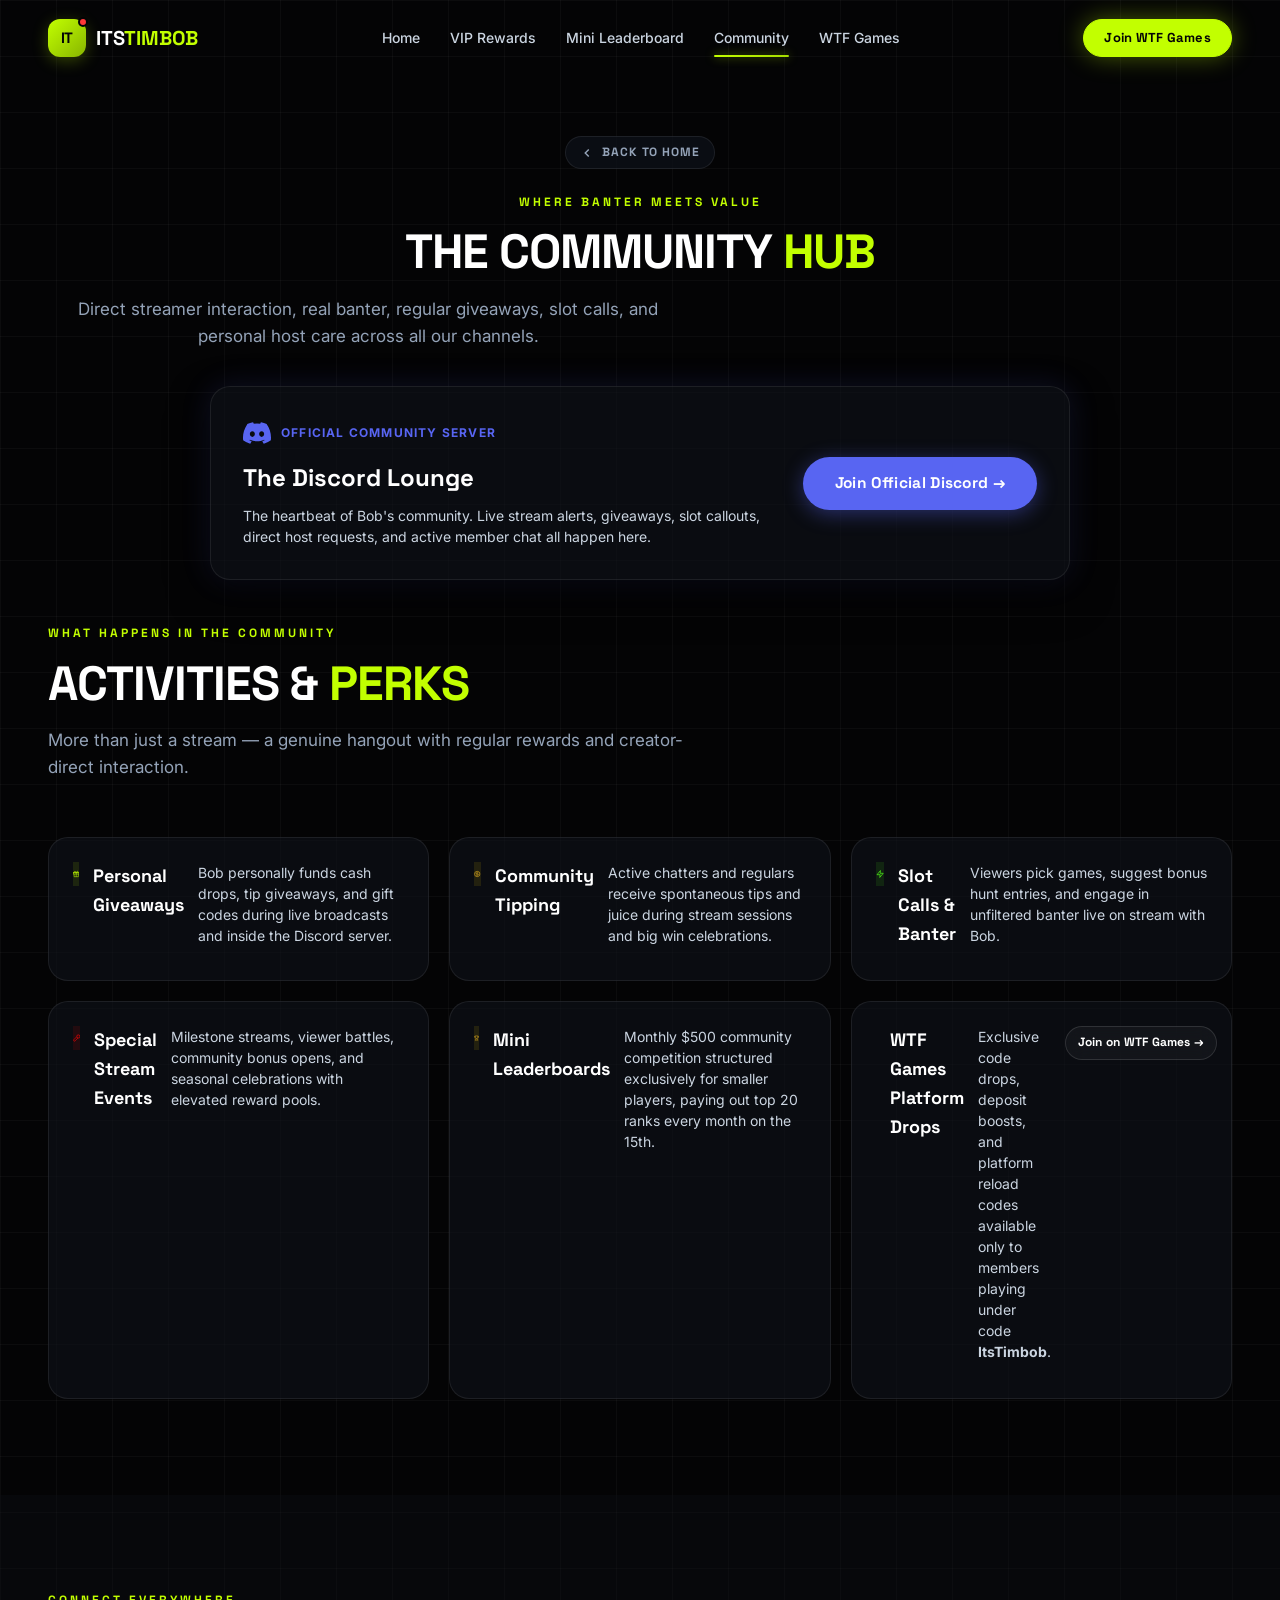
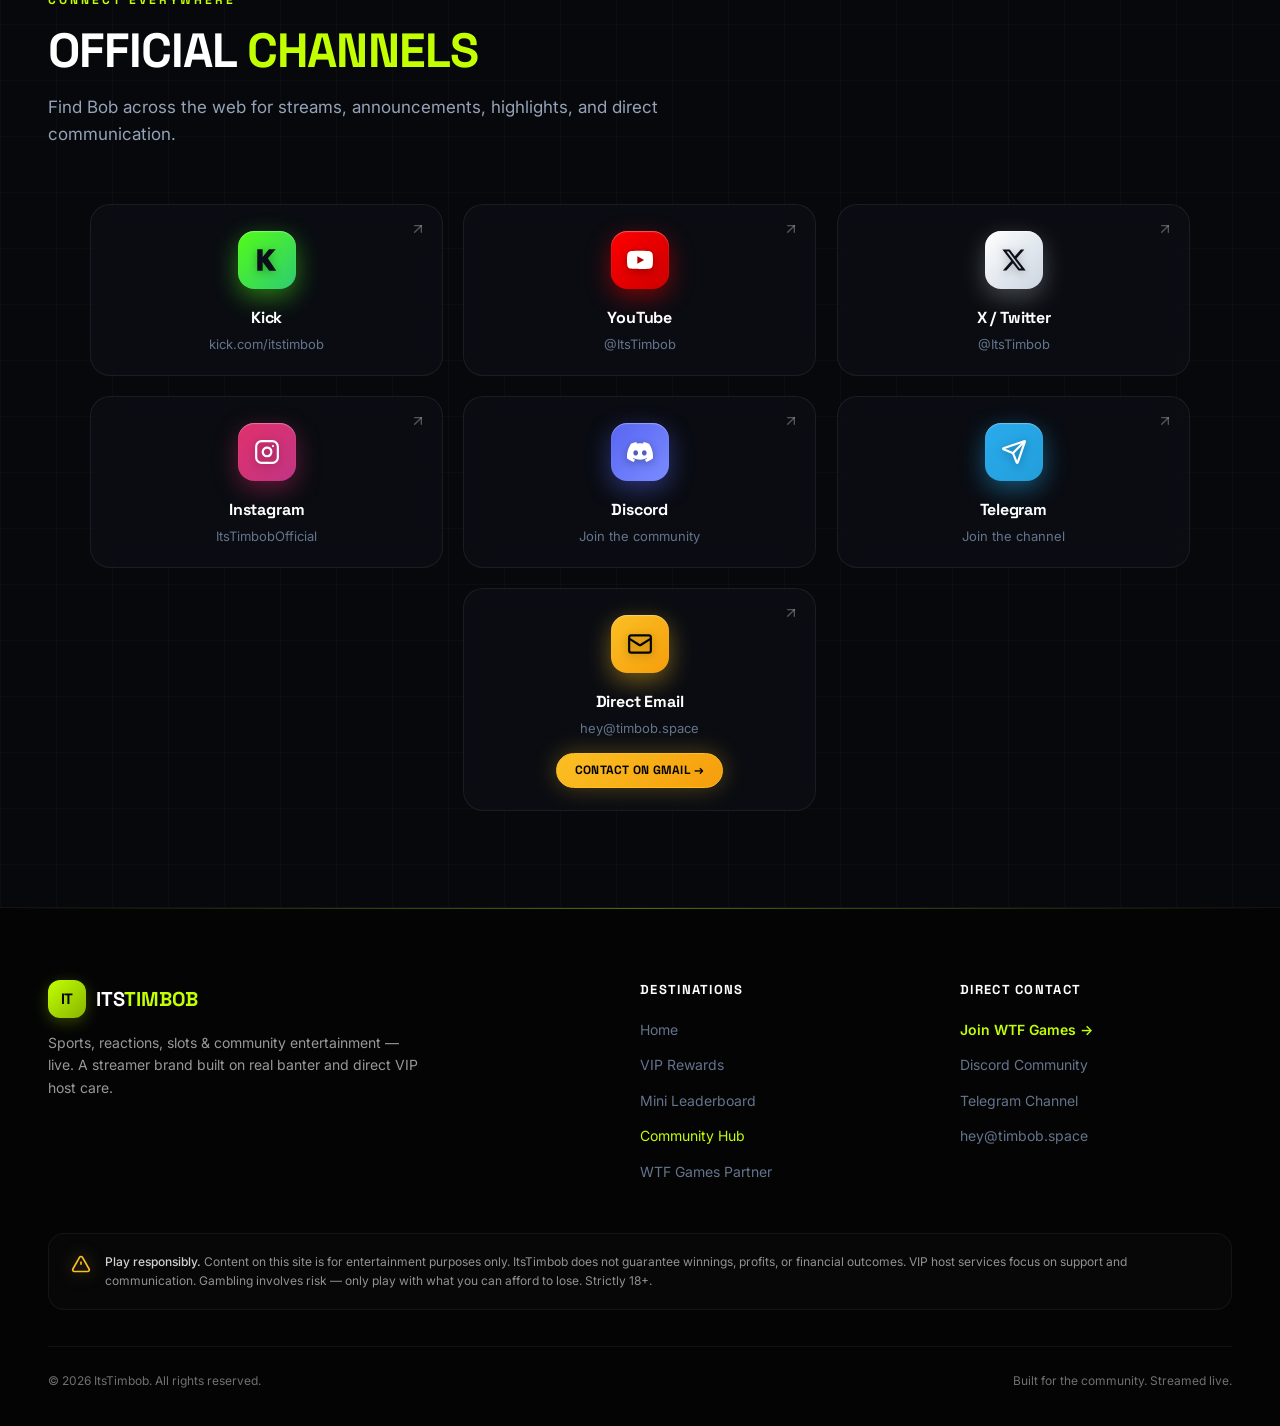
==== commit 33c585e5: "Add centralized WTF Games referral links across website" ====
--- a/community/index.html
+++ b/community/index.html
@@ -46,7 +46,7 @@
 
       <!-- Nav Actions -->
       <div class="nav-actions">
-        <a href="/wtf" data-config-link="wtf" class="btn btn-volt btn-sm">
+        <a href="https://wtfgames.com/itstimbob" data-config-link="wtf" target="_blank" rel="noopener noreferrer" class="btn btn-volt btn-sm">
           Join WTF Games
         </a>
         <button class="mobile-toggle" id="mobileToggle" aria-label="Toggle navigation menu" aria-expanded="false">
@@ -70,7 +70,7 @@
     </ul>
 
     <div class="mobile-drawer-footer">
-      <a href="/wtf" data-config-link="wtf" class="btn btn-volt btn-lg" style="width: 100%; margin-bottom: 16px;">
+      <a href="https://wtfgames.com/itstimbob" data-config-link="wtf" target="_blank" rel="noopener noreferrer" class="btn btn-volt btn-lg" style="width: 100%; margin-bottom: 16px;">
         Join WTF Games
       </a>
       <div style="display: flex; justify-content: center; gap: 16px;">
@@ -196,9 +196,12 @@
               <svg width="24" height="24" viewBox="0 0 24 24" fill="none" stroke="currentColor" stroke-width="2"><path d="M12 2v20M17 5H9.5a3.5 3.5 0 0 0 0 7h5a3.5 3.5 0 0 1 0 7H6"/></svg>
             </div>
             <h3 style="font-family: var(--font-display); font-size: 18px; font-weight: 700; color: #fff; margin-bottom: 8px;">WTF Games Platform Drops</h3>
-            <p style="font-size: 14px; color: var(--text-secondary); line-height: 1.5;">
+            <p style="font-size: 14px; color: var(--text-secondary); line-height: 1.5; margin-bottom: 12px;">
               Exclusive code drops, deposit boosts, and platform reload codes available only to members playing under code <strong>ItsTimbob</strong>.
             </p>
+            <a href="https://wtfgames.com/itstimbob" target="_blank" rel="noopener noreferrer" data-config-link="wtf" class="btn btn-ghost btn-sm" style="font-size: 12px; padding: 6px 12px;">
+              Join on WTF Games &rarr;
+            </a>
           </div>
         </div>
       </div>
@@ -361,7 +364,7 @@
         <div>
           <h5 class="footer-title">Direct Contact</h5>
           <ul class="footer-list">
-            <li><a href="/wtf" data-config-link="wtf" class="footer-link" style="color: var(--brand-400); font-weight: 600;">Join WTF Games &rarr;</a></li>
+            <li><a href="https://wtfgames.com/itstimbob" target="_blank" rel="noopener noreferrer" data-config-link="wtf" class="footer-link" style="color: var(--brand-400); font-weight: 600;">Join WTF Games &rarr;</a></li>
             <li><a href="https://discord.gg/hKkG9NxuEg" data-config-link="discord" class="footer-link">Discord Community</a></li>
             <li><a href="https://t.me/+GjSgJUK0AUYxNmZh" data-config-link="telegram" class="footer-link">Telegram Channel</a></li>
             <li><a href="mailto:hey@timbob.space" data-config-link="email" class="footer-link">hey@timbob.space</a></li>
--- a/css/styles.css
+++ b/css/styles.css
@@ -6391,3 +6391,135 @@
     animation: none !important;
   }
 }
+
+/* ==========================================================================
+   HOMEPAGE LEADERBOARD PROMO TEASER
+   ========================================================================== */
+.leaderboard-teaser-card {
+  position: relative;
+  background: linear-gradient(135deg, rgba(14, 18, 26, 0.95) 0%, rgba(8, 10, 16, 0.98) 100%);
+  border: 1px solid rgba(194, 255, 0, 0.22);
+  border-radius: 24px;
+  padding: 48px 36px;
+  overflow: hidden;
+  box-shadow: 0 20px 50px rgba(0, 0, 0, 0.5), inset 0 1px 0 rgba(194, 255, 0, 0.15);
+  text-align: center;
+}
+
+.leaderboard-teaser-glow {
+  position: absolute;
+  top: -120px;
+  left: 50%;
+  transform: translateX(-50%);
+  width: 500px;
+  height: 250px;
+  background: radial-gradient(circle, rgba(194, 255, 0, 0.12) 0%, rgba(194, 255, 0, 0) 70%);
+  pointer-events: none;
+  filter: blur(40px);
+}
+
+.leaderboard-teaser-content {
+  position: relative;
+  z-index: 1;
+  max-width: 820px;
+  margin: 0 auto;
+}
+
+.leaderboard-teaser-header .section-eyebrow {
+  margin-bottom: 12px;
+}
+
+.leaderboard-teaser-header .section-title {
+  margin-bottom: 14px;
+}
+
+.leaderboard-teaser-header .section-subtitle {
+  color: var(--text-secondary);
+  font-size: 16px;
+  line-height: 1.6;
+  max-width: 640px;
+  margin: 0 auto 36px auto;
+}
+
+.leaderboard-teaser-highlights {
+  display: grid;
+  grid-template-columns: 1fr auto 1fr auto 1fr;
+  align-items: center;
+  background: rgba(4, 5, 8, 0.65);
+  border: 1px solid var(--border-subtle);
+  border-radius: 16px;
+  padding: 24px 20px;
+  margin-bottom: 36px;
+}
+
+.teaser-stat {
+  display: flex;
+  flex-direction: column;
+  align-items: center;
+  gap: 6px;
+}
+
+.teaser-stat-value {
+  font-family: var(--font-display);
+  font-size: 32px;
+  font-weight: 800;
+  color: #fff;
+  letter-spacing: -0.02em;
+}
+
+.teaser-stat-value.gold {
+  color: var(--gold-400);
+}
+
+.teaser-stat-value.volt {
+  color: var(--brand-400);
+}
+
+.teaser-stat-label {
+  font-size: 12px;
+  font-weight: 600;
+  text-transform: uppercase;
+  letter-spacing: 0.08em;
+  color: var(--text-secondary);
+}
+
+.teaser-stat-divider {
+  width: 1px;
+  height: 48px;
+  background: var(--border-subtle);
+}
+
+.leaderboard-teaser-actions {
+  display: flex;
+  justify-content: center;
+  align-items: center;
+  gap: 16px;
+  flex-wrap: wrap;
+}
+
+@media (max-width: 768px) {
+  .leaderboard-teaser-card {
+    padding: 32px 20px;
+    border-radius: 18px;
+  }
+  .leaderboard-teaser-highlights {
+    grid-template-columns: 1fr;
+    gap: 18px;
+    padding: 20px 16px;
+  }
+  .teaser-stat-divider {
+    width: 80%;
+    height: 1px;
+    margin: 0 auto;
+  }
+  .teaser-stat-value {
+    font-size: 26px;
+  }
+  .leaderboard-teaser-actions {
+    flex-direction: column;
+    width: 100%;
+  }
+  .leaderboard-teaser-actions .btn {
+    width: 100%;
+  }
+}
